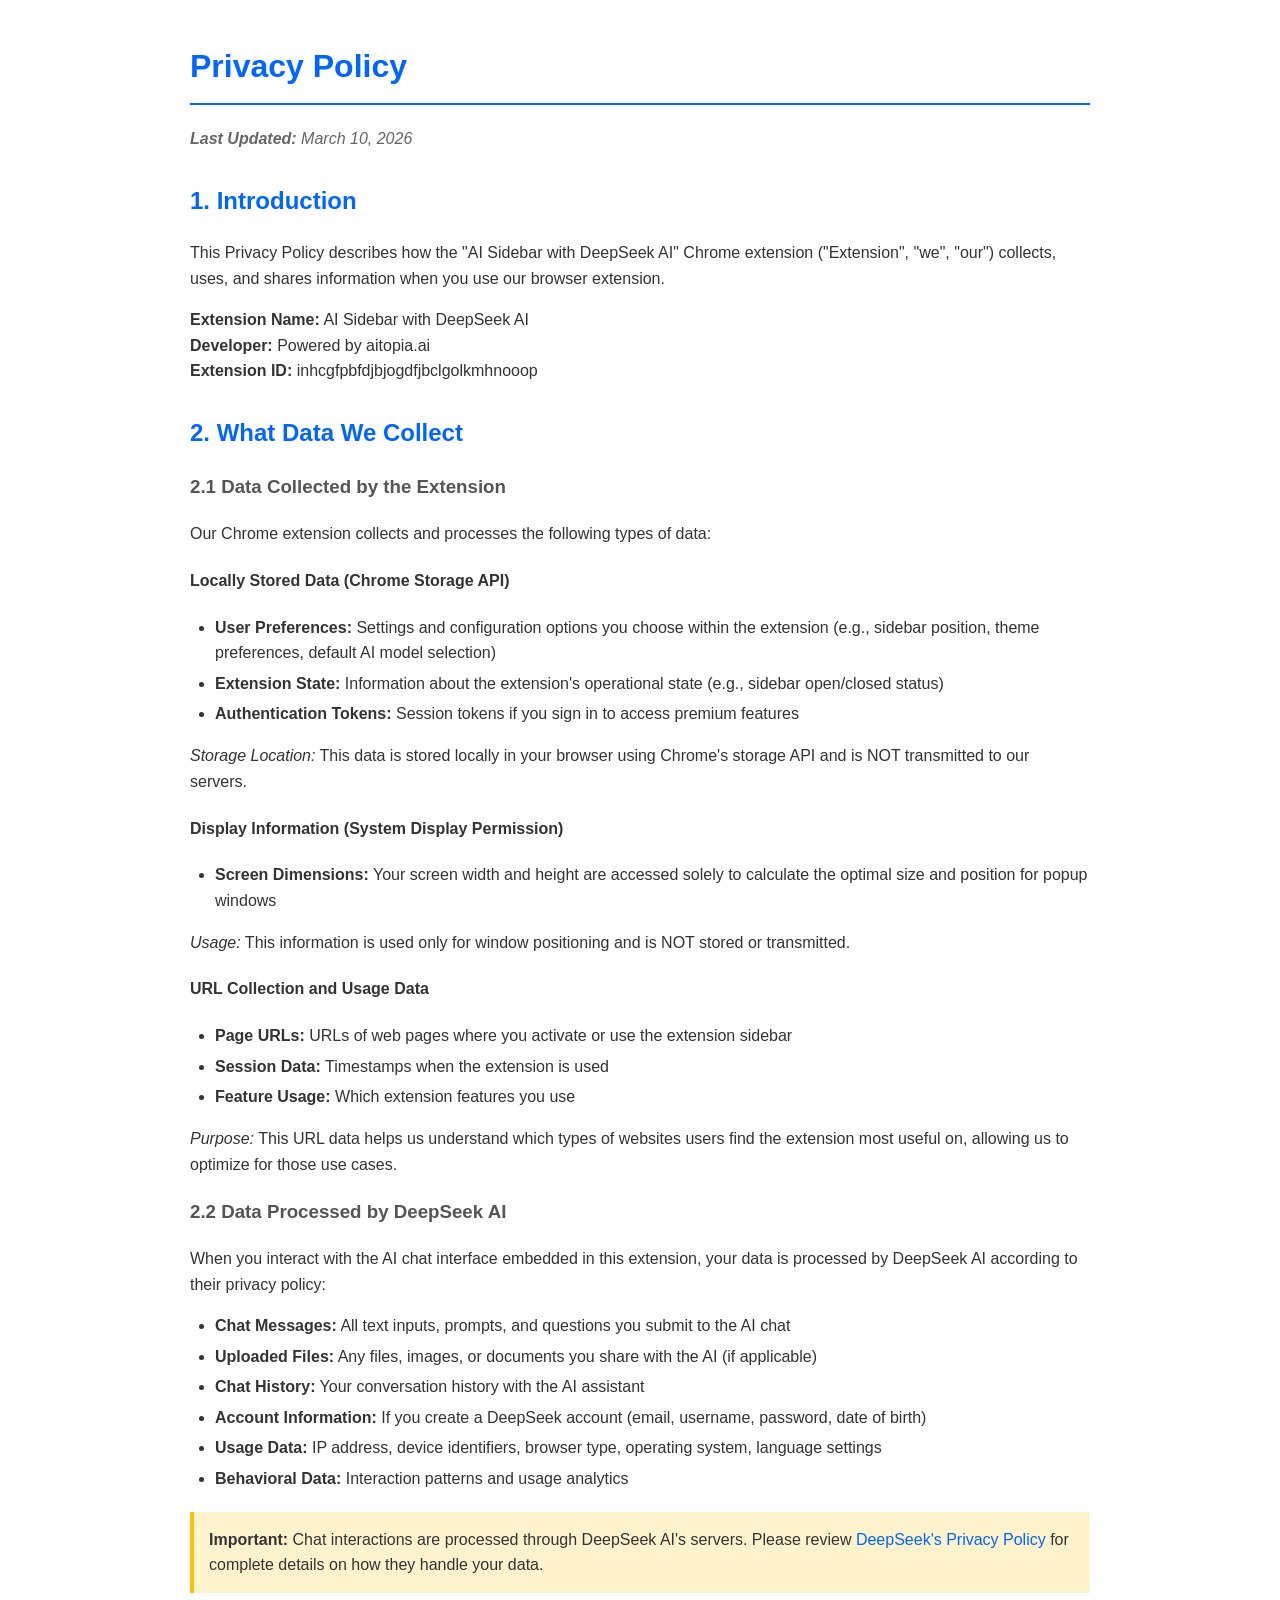
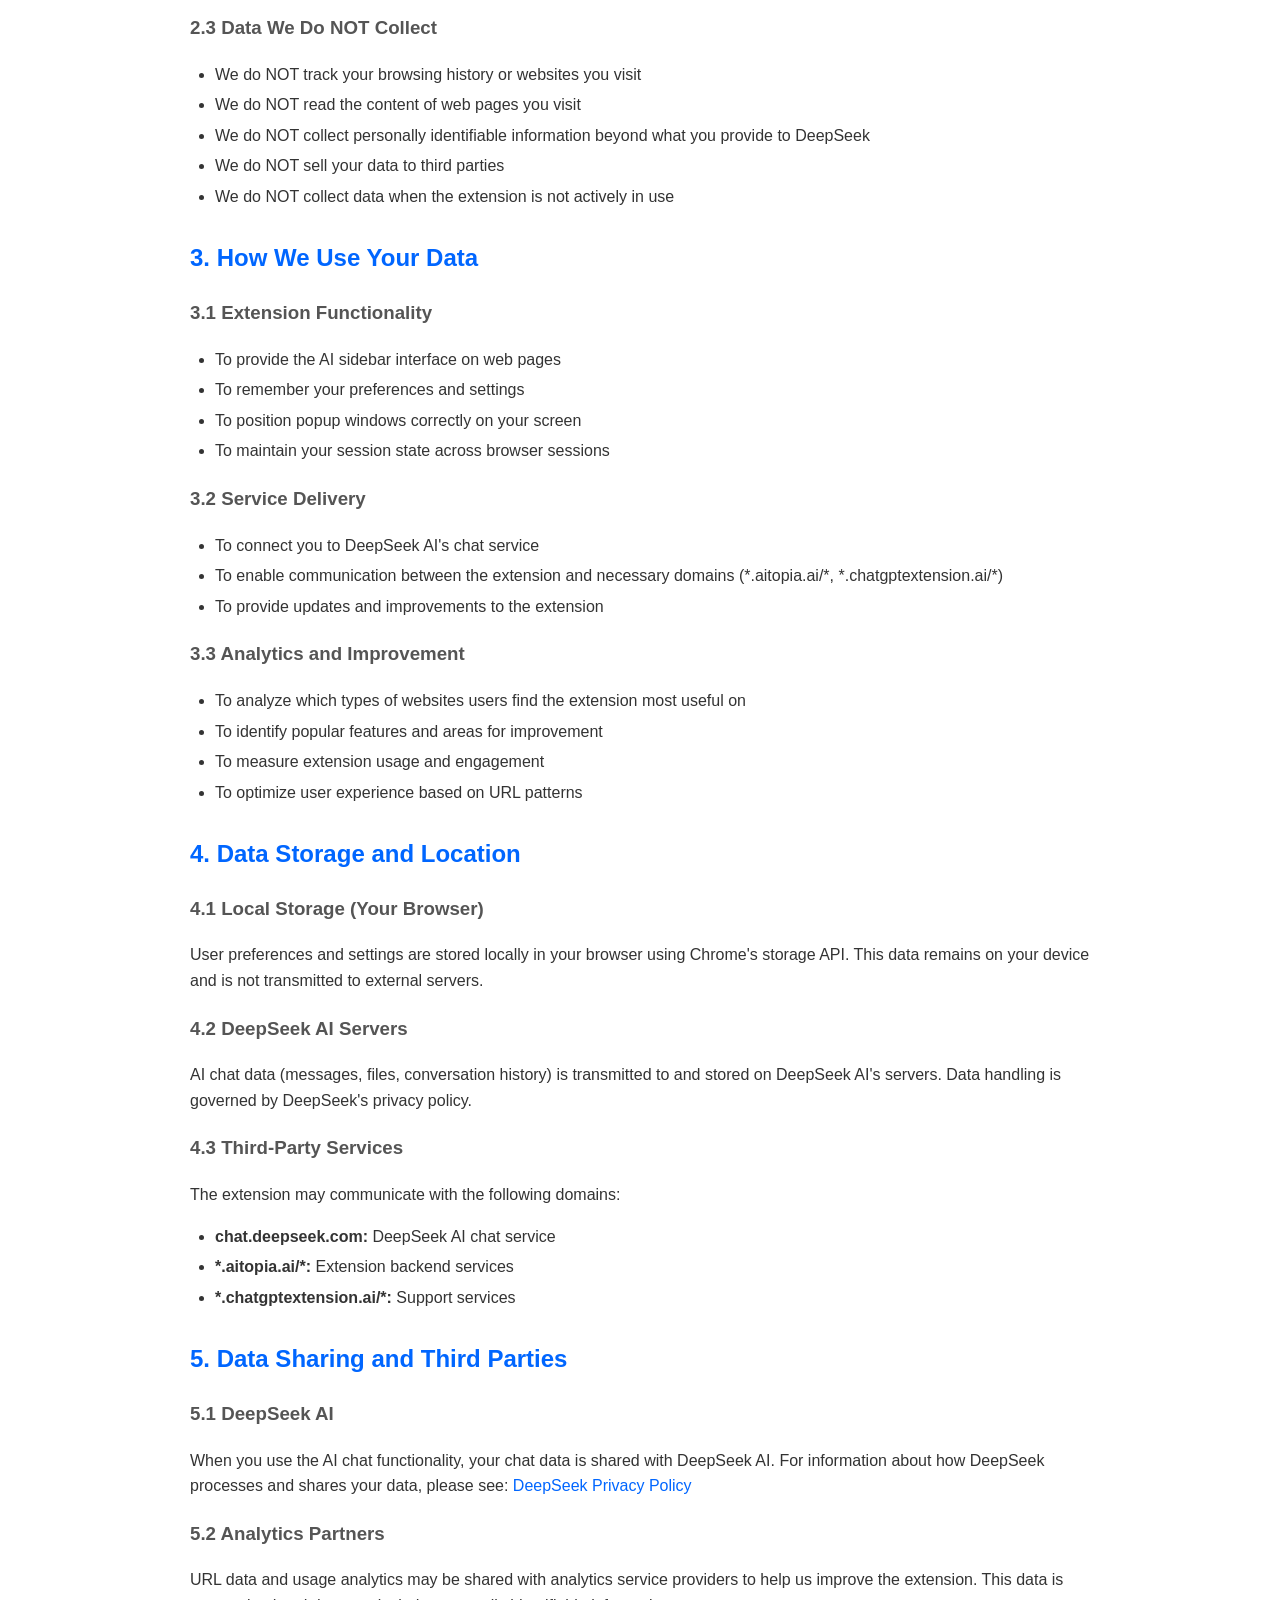
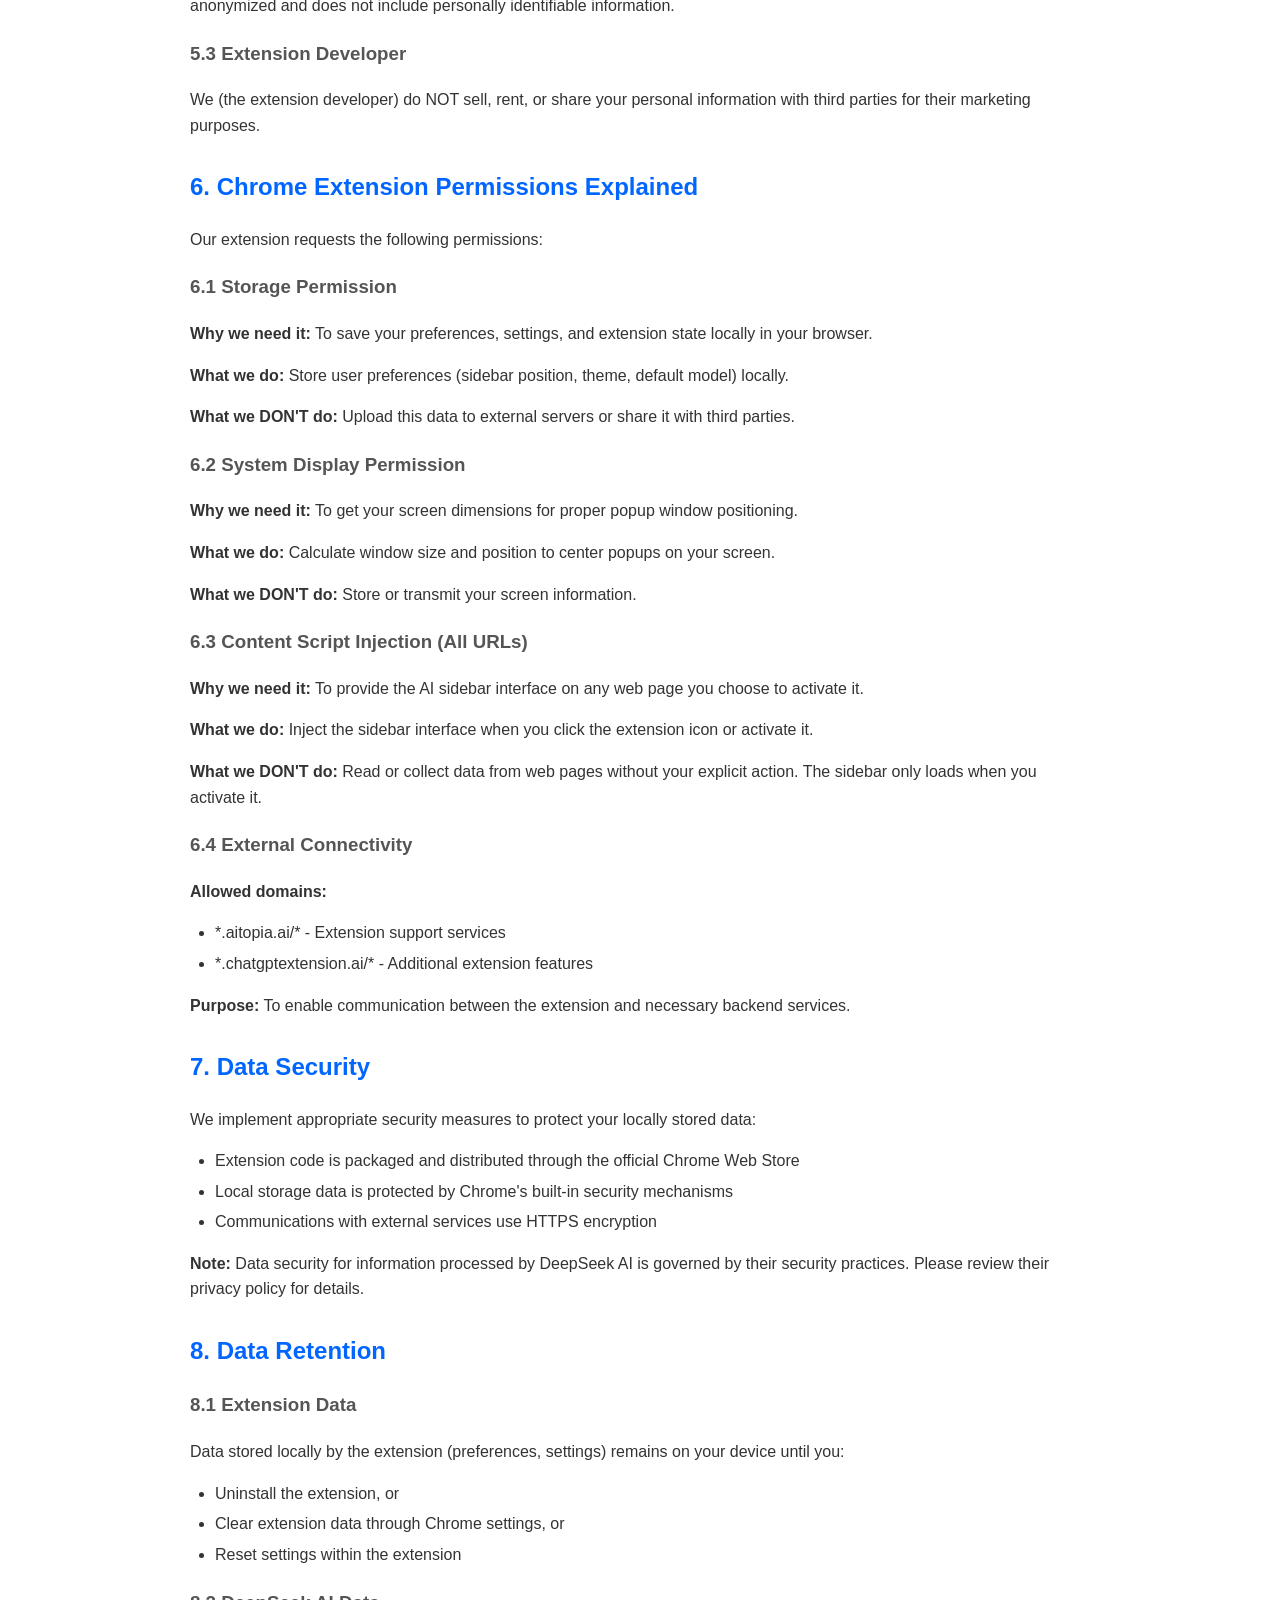
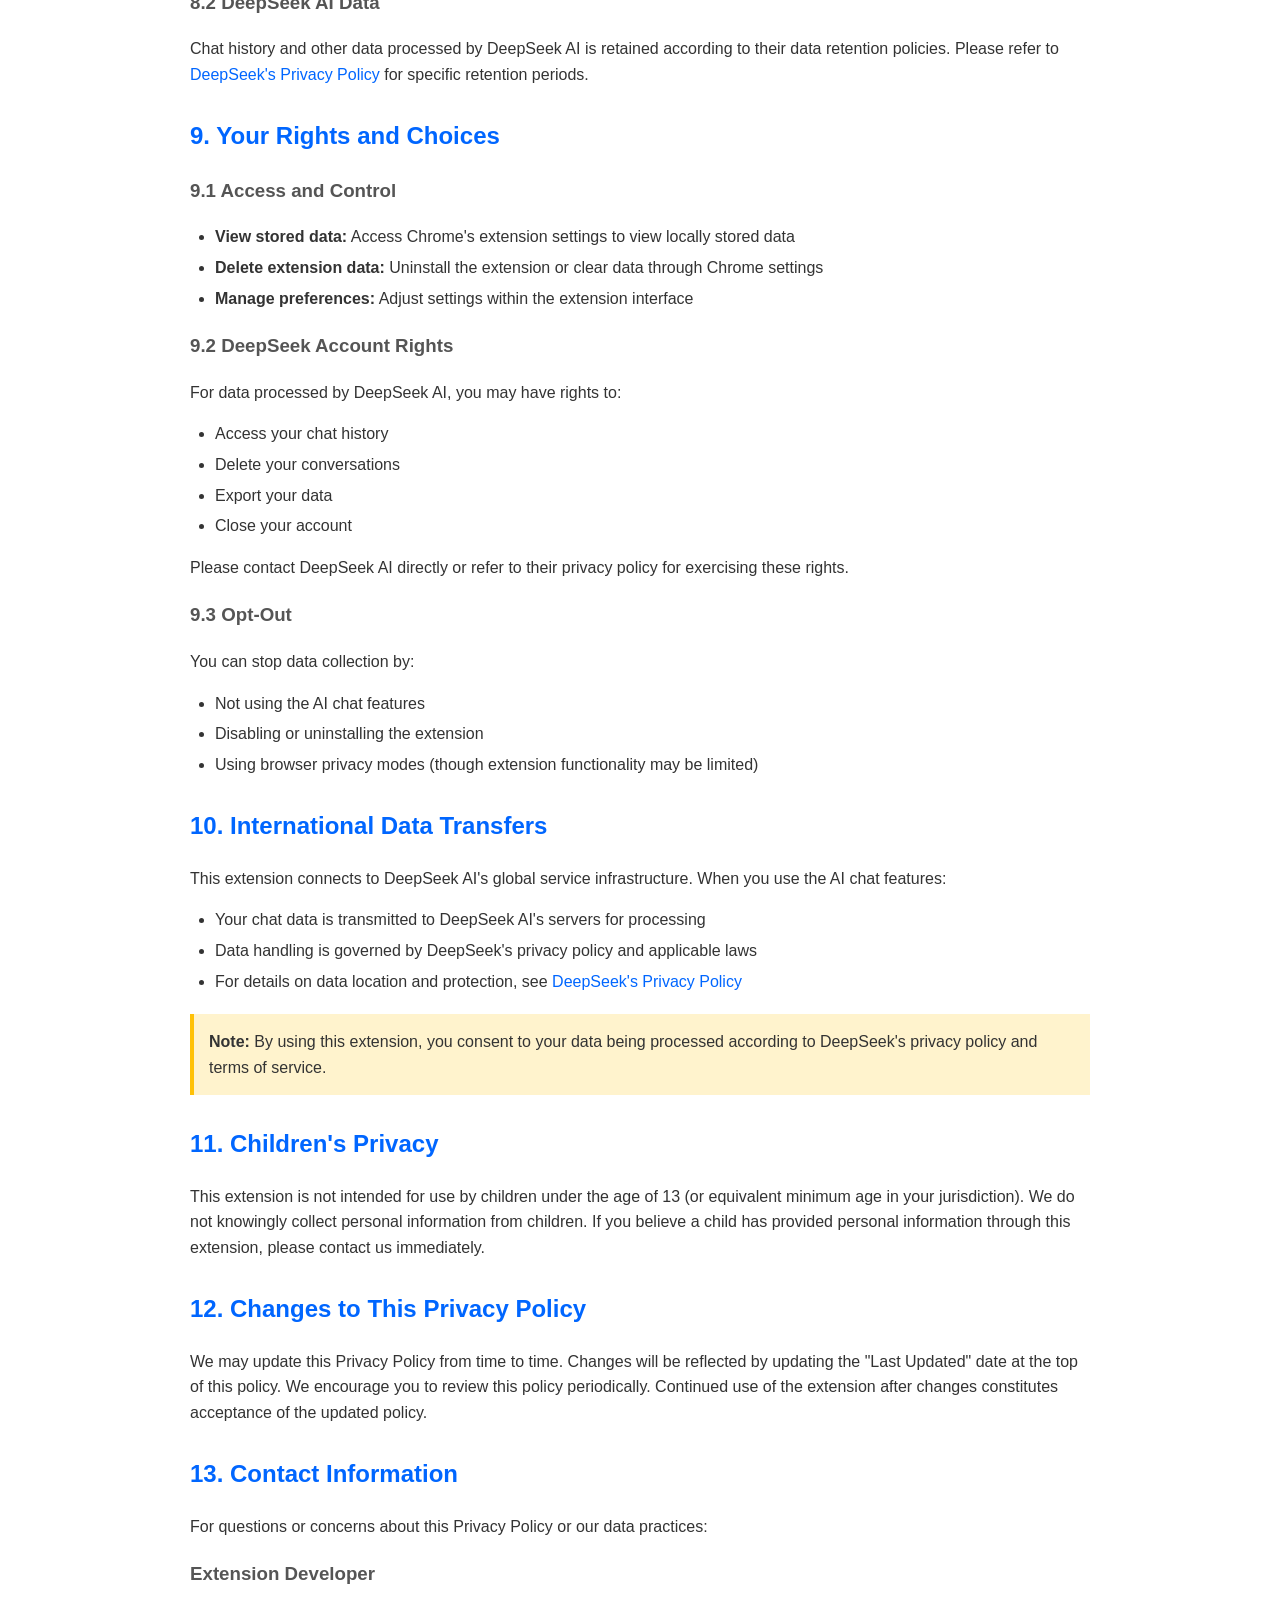
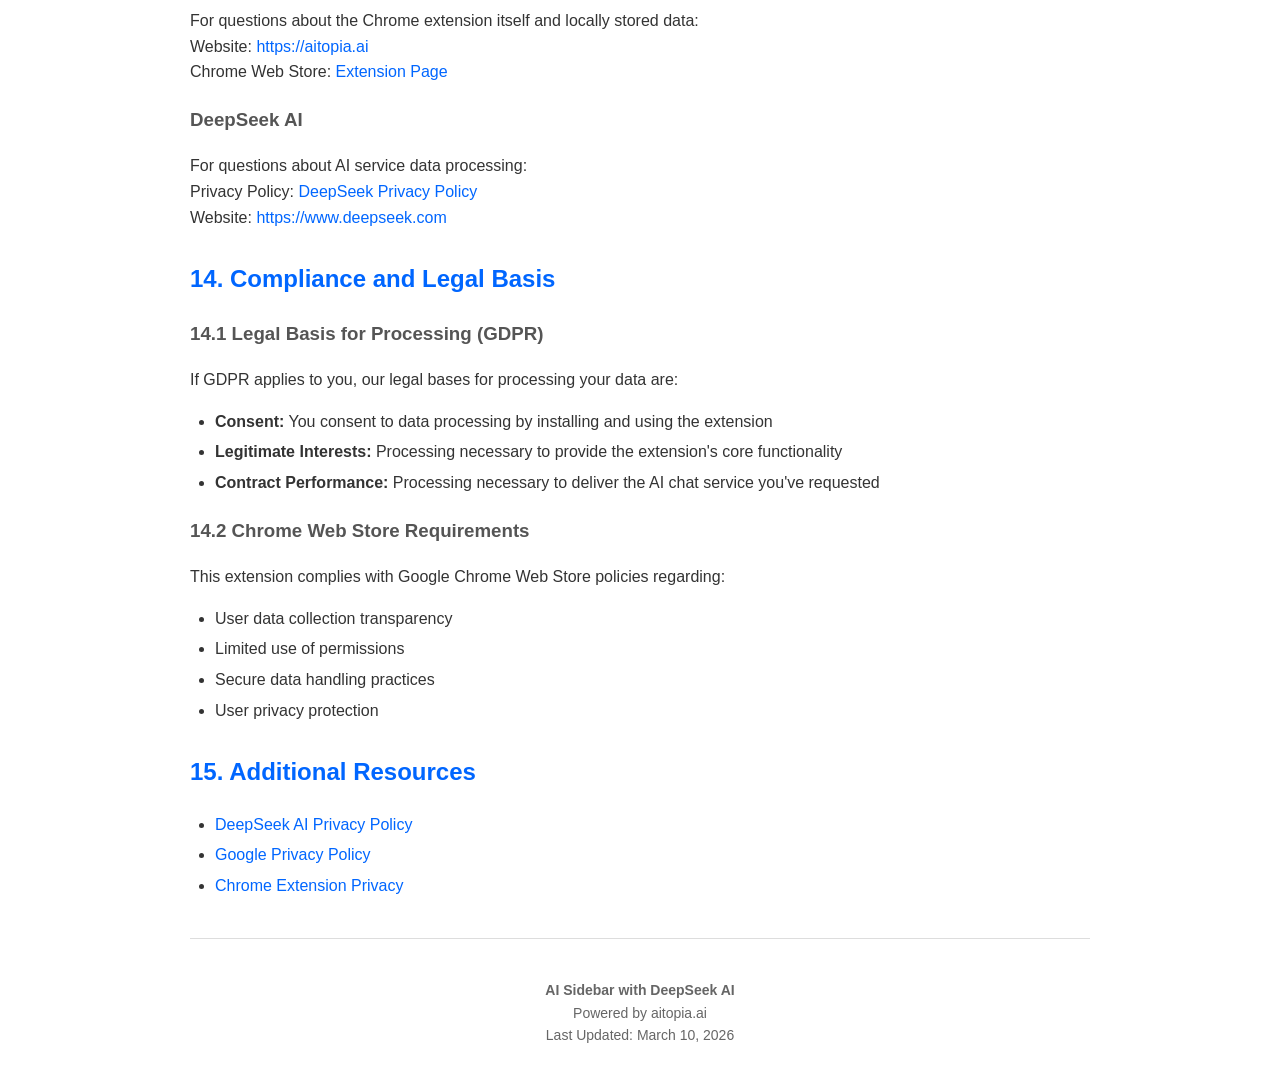
==== privacy-policy.html @ 146f140c "Update privacy-policy.html" ====
<!DOCTYPE html>
<html lang="en">
<head>
    <meta charset="UTF-8">
    <meta name="viewport" content="width=device-width, initial-scale=1.0">
    <title>Privacy Policy - AI Sidebar with DeepSeek AI</title>
    <style>
        body {
            font-family: -apple-system, BlinkMacSystemFont, 'Segoe UI', Roboto, 'Helvetica Neue', Arial, sans-serif;
            line-height: 1.6;
            max-width: 900px;
            margin: 0 auto;
            padding: 20px;
            color: #333;
        }
        h1 {
            color: #0066FF;
            border-bottom: 2px solid #0066FF;
            padding-bottom: 10px;
        }
        h2 {
            color: #0066FF;
            margin-top: 30px;
        }
        h3 {
            color: #555;
            margin-top: 20px;
        }
        .last-updated {
            color: #666;
            font-style: italic;
            margin-bottom: 30px;
        }
        ul {
            margin: 10px 0;
            padding-left: 25px;
        }
        li {
            margin: 5px 0;
        }
        .highlight {
            background-color: #fff3cd;
            padding: 15px;
            border-left: 4px solid #ffc107;
            margin: 20px 0;
        }
        a {
            color: #0066FF;
            text-decoration: none;
        }
        a:hover {
            text-decoration: underline;
        }
        .section {
            margin-bottom: 25px;
        }
    </style>
</head>
<body>
    <h1>Privacy Policy</h1>
    <p class="last-updated"><strong>Last Updated:</strong> March 10, 2026</p>

    <div class="section">
        <h2>1. Introduction</h2>
        <p>This Privacy Policy describes how the "AI Sidebar with DeepSeek AI" Chrome extension ("Extension", "we", "our") collects, uses, and shares information when you use our browser extension.</p>
        <p><strong>Extension Name:</strong> AI Sidebar with DeepSeek AI<br>
        <strong>Developer:</strong> Powered by aitopia.ai<br>
        <strong>Extension ID:</strong> inhcgfpbfdjbjogdfjbclgolkmhnooop</p>
    </div>

    <div class="section">
        <h2>2. What Data We Collect</h2>

        <h3>2.1 Data Collected by the Extension</h3>
        <p>Our Chrome extension collects and processes the following types of data:</p>

        <h4>Locally Stored Data (Chrome Storage API)</h4>
        <ul>
            <li><strong>User Preferences:</strong> Settings and configuration options you choose within the extension (e.g., sidebar position, theme preferences, default AI model selection)</li>
            <li><strong>Extension State:</strong> Information about the extension's operational state (e.g., sidebar open/closed status)</li>
            <li><strong>Authentication Tokens:</strong> Session tokens if you sign in to access premium features</li>
        </ul>
        <p><em>Storage Location:</em> This data is stored locally in your browser using Chrome's storage API and is NOT transmitted to our servers.</p>

        <h4>Display Information (System Display Permission)</h4>
        <ul>
            <li><strong>Screen Dimensions:</strong> Your screen width and height are accessed solely to calculate the optimal size and position for popup windows</li>
        </ul>
        <p><em>Usage:</em> This information is used only for window positioning and is NOT stored or transmitted.</p>

        <h4>URL Collection and Usage Data</h4>
        <ul>
            <li><strong>Page URLs:</strong> URLs of web pages where you activate or use the extension sidebar</li>
            <li><strong>Session Data:</strong> Timestamps when the extension is used</li>
            <li><strong>Feature Usage:</strong> Which extension features you use</li>
        </ul>
        <p><em>Purpose:</em> This URL data helps us understand which types of websites users find the extension most useful on, allowing us to optimize for those use cases.</p>

        <h3>2.2 Data Processed by DeepSeek AI</h3>
        <p>When you interact with the AI chat interface embedded in this extension, your data is processed by DeepSeek AI according to their privacy policy:</p>

        <ul>
            <li><strong>Chat Messages:</strong> All text inputs, prompts, and questions you submit to the AI chat</li>
            <li><strong>Uploaded Files:</strong> Any files, images, or documents you share with the AI (if applicable)</li>
            <li><strong>Chat History:</strong> Your conversation history with the AI assistant</li>
            <li><strong>Account Information:</strong> If you create a DeepSeek account (email, username, password, date of birth)</li>
            <li><strong>Usage Data:</strong> IP address, device identifiers, browser type, operating system, language settings</li>
            <li><strong>Behavioral Data:</strong> Interaction patterns and usage analytics</li>
        </ul>

        <div class="highlight">
            <strong>Important:</strong> Chat interactions are processed through DeepSeek AI's servers. Please review <a href="https://cdn.deepseek.com/policies/en-US/deepseek-privacy-policy.html" target="_blank">DeepSeek's Privacy Policy</a> for complete details on how they handle your data.
        </div>

        <h3>2.3 Data We Do NOT Collect</h3>
        <ul>
            <li>We do NOT track your browsing history or websites you visit</li>
            <li>We do NOT read the content of web pages you visit</li>
            <li>We do NOT collect personally identifiable information beyond what you provide to DeepSeek</li>
            <li>We do NOT sell your data to third parties</li>
            <li>We do NOT collect data when the extension is not actively in use</li>
        </ul>
    </div>

    <div class="section">
        <h2>3. How We Use Your Data</h2>

        <h3>3.1 Extension Functionality</h3>
        <ul>
            <li>To provide the AI sidebar interface on web pages</li>
            <li>To remember your preferences and settings</li>
            <li>To position popup windows correctly on your screen</li>
            <li>To maintain your session state across browser sessions</li>
        </ul>

        <h3>3.2 Service Delivery</h3>
        <ul>
            <li>To connect you to DeepSeek AI's chat service</li>
            <li>To enable communication between the extension and necessary domains (*.aitopia.ai/*, *.chatgptextension.ai/*)</li>
            <li>To provide updates and improvements to the extension</li>
        </ul>

        <h3>3.3 Analytics and Improvement</h3>
        <ul>
            <li>To analyze which types of websites users find the extension most useful on</li>
            <li>To identify popular features and areas for improvement</li>
            <li>To measure extension usage and engagement</li>
            <li>To optimize user experience based on URL patterns</li>
        </ul>
    </div>

    <div class="section">
        <h2>4. Data Storage and Location</h2>

        <h3>4.1 Local Storage (Your Browser)</h3>
        <p>User preferences and settings are stored locally in your browser using Chrome's storage API. This data remains on your device and is not transmitted to external servers.</p>

        <h3>4.2 DeepSeek AI Servers</h3>
        <p>AI chat data (messages, files, conversation history) is transmitted to and stored on DeepSeek AI's servers. Data handling is governed by DeepSeek's privacy policy.</p>

        <h3>4.3 Third-Party Services</h3>
        <p>The extension may communicate with the following domains:</p>
        <ul>
            <li><strong>chat.deepseek.com:</strong> DeepSeek AI chat service</li>
            <li><strong>*.aitopia.ai/*:</strong> Extension backend services</li>
            <li><strong>*.chatgptextension.ai/*:</strong> Support services</li>
        </ul>
    </div>

    <div class="section">
        <h2>5. Data Sharing and Third Parties</h2>

        <h3>5.1 DeepSeek AI</h3>
        <p>When you use the AI chat functionality, your chat data is shared with DeepSeek AI. For information about how DeepSeek processes and shares your data, please see: <a href="https://cdn.deepseek.com/policies/en-US/deepseek-privacy-policy.html" target="_blank">DeepSeek Privacy Policy</a></p>

        <h3>5.2 Analytics Partners</h3>
        <p>URL data and usage analytics may be shared with analytics service providers to help us improve the extension. This data is anonymized and does not include personally identifiable information.</p>

        <h3>5.3 Extension Developer</h3>
        <p>We (the extension developer) do NOT sell, rent, or share your personal information with third parties for their marketing purposes.</p>
    </div>

    <div class="section">
        <h2>6. Chrome Extension Permissions Explained</h2>

        <p>Our extension requests the following permissions:</p>

        <h3>6.1 Storage Permission</h3>
        <p><strong>Why we need it:</strong> To save your preferences, settings, and extension state locally in your browser.</p>
        <p><strong>What we do:</strong> Store user preferences (sidebar position, theme, default model) locally.</p>
        <p><strong>What we DON'T do:</strong> Upload this data to external servers or share it with third parties.</p>

        <h3>6.2 System Display Permission</h3>
        <p><strong>Why we need it:</strong> To get your screen dimensions for proper popup window positioning.</p>
        <p><strong>What we do:</strong> Calculate window size and position to center popups on your screen.</p>
        <p><strong>What we DON'T do:</strong> Store or transmit your screen information.</p>

        <h3>6.3 Content Script Injection (All URLs)</h3>
        <p><strong>Why we need it:</strong> To provide the AI sidebar interface on any web page you choose to activate it.</p>
        <p><strong>What we do:</strong> Inject the sidebar interface when you click the extension icon or activate it.</p>
        <p><strong>What we DON'T do:</strong> Read or collect data from web pages without your explicit action. The sidebar only loads when you activate it.</p>

        <h3>6.4 External Connectivity</h3>
        <p><strong>Allowed domains:</strong></p>
        <ul>
            <li>*.aitopia.ai/* - Extension support services</li>
            <li>*.chatgptextension.ai/* - Additional extension features</li>
        </ul>
        <p><strong>Purpose:</strong> To enable communication between the extension and necessary backend services.</p>
    </div>

    <div class="section">
        <h2>7. Data Security</h2>
        <p>We implement appropriate security measures to protect your locally stored data:</p>
        <ul>
            <li>Extension code is packaged and distributed through the official Chrome Web Store</li>
            <li>Local storage data is protected by Chrome's built-in security mechanisms</li>
            <li>Communications with external services use HTTPS encryption</li>
        </ul>
        <p><strong>Note:</strong> Data security for information processed by DeepSeek AI is governed by their security practices. Please review their privacy policy for details.</p>
    </div>

    <div class="section">
        <h2>8. Data Retention</h2>

        <h3>8.1 Extension Data</h3>
        <p>Data stored locally by the extension (preferences, settings) remains on your device until you:</p>
        <ul>
            <li>Uninstall the extension, or</li>
            <li>Clear extension data through Chrome settings, or</li>
            <li>Reset settings within the extension</li>
        </ul>

        <h3>8.2 DeepSeek AI Data</h3>
        <p>Chat history and other data processed by DeepSeek AI is retained according to their data retention policies. Please refer to <a href="https://cdn.deepseek.com/policies/en-US/deepseek-privacy-policy.html" target="_blank">DeepSeek's Privacy Policy</a> for specific retention periods.</p>
    </div>

    <div class="section">
        <h2>9. Your Rights and Choices</h2>

        <h3>9.1 Access and Control</h3>
        <ul>
            <li><strong>View stored data:</strong> Access Chrome's extension settings to view locally stored data</li>
            <li><strong>Delete extension data:</strong> Uninstall the extension or clear data through Chrome settings</li>
            <li><strong>Manage preferences:</strong> Adjust settings within the extension interface</li>
        </ul>

        <h3>9.2 DeepSeek Account Rights</h3>
        <p>For data processed by DeepSeek AI, you may have rights to:</p>
        <ul>
            <li>Access your chat history</li>
            <li>Delete your conversations</li>
            <li>Export your data</li>
            <li>Close your account</li>
        </ul>
        <p>Please contact DeepSeek AI directly or refer to their privacy policy for exercising these rights.</p>

        <h3>9.3 Opt-Out</h3>
        <p>You can stop data collection by:</p>
        <ul>
            <li>Not using the AI chat features</li>
            <li>Disabling or uninstalling the extension</li>
            <li>Using browser privacy modes (though extension functionality may be limited)</li>
        </ul>
    </div>

    <div class="section">
        <h2>10. International Data Transfers</h2>
        <p>This extension connects to DeepSeek AI's global service infrastructure. When you use the AI chat features:</p>
        <ul>
            <li>Your chat data is transmitted to DeepSeek AI's servers for processing</li>
            <li>Data handling is governed by DeepSeek's privacy policy and applicable laws</li>
            <li>For details on data location and protection, see <a href="https://cdn.deepseek.com/policies/en-US/deepseek-privacy-policy.html" target="_blank">DeepSeek's Privacy Policy</a></li>
        </ul>
        <div class="highlight">
            <strong>Note:</strong> By using this extension, you consent to your data being processed according to DeepSeek's privacy policy and terms of service.
        </div>
    </div>

    <div class="section">
        <h2>11. Children's Privacy</h2>
        <p>This extension is not intended for use by children under the age of 13 (or equivalent minimum age in your jurisdiction). We do not knowingly collect personal information from children. If you believe a child has provided personal information through this extension, please contact us immediately.</p>
    </div>

    <div class="section">
        <h2>12. Changes to This Privacy Policy</h2>
        <p>We may update this Privacy Policy from time to time. Changes will be reflected by updating the "Last Updated" date at the top of this policy. We encourage you to review this policy periodically. Continued use of the extension after changes constitutes acceptance of the updated policy.</p>
    </div>

    <div class="section">
        <h2>13. Contact Information</h2>
        <p>For questions or concerns about this Privacy Policy or our data practices:</p>

        <h3>Extension Developer</h3>
        <p>For questions about the Chrome extension itself and locally stored data:<br>
        Website: <a href="https://aitopia.ai" target="_blank">https://aitopia.ai</a><br>
        Chrome Web Store: <a href="https://chromewebstore.google.com/detail/deepseek-ai/inhcgfpbfdjbjogdfjbclgolkmhnooop" target="_blank">Extension Page</a></p>

        <h3>DeepSeek AI</h3>
        <p>For questions about AI service data processing:<br>
        Privacy Policy: <a href="https://cdn.deepseek.com/policies/en-US/deepseek-privacy-policy.html" target="_blank">DeepSeek Privacy Policy</a><br>
        Website: <a href="https://www.deepseek.com" target="_blank">https://www.deepseek.com</a></p>
    </div>

    <div class="section">
        <h2>14. Compliance and Legal Basis</h2>

        <h3>14.1 Legal Basis for Processing (GDPR)</h3>
        <p>If GDPR applies to you, our legal bases for processing your data are:</p>
        <ul>
            <li><strong>Consent:</strong> You consent to data processing by installing and using the extension</li>
            <li><strong>Legitimate Interests:</strong> Processing necessary to provide the extension's core functionality</li>
            <li><strong>Contract Performance:</strong> Processing necessary to deliver the AI chat service you've requested</li>
        </ul>

        <h3>14.2 Chrome Web Store Requirements</h3>
        <p>This extension complies with Google Chrome Web Store policies regarding:</p>
        <ul>
            <li>User data collection transparency</li>
            <li>Limited use of permissions</li>
            <li>Secure data handling practices</li>
            <li>User privacy protection</li>
        </ul>
    </div>

    <div class="section">
        <h2>15. Additional Resources</h2>
        <ul>
            <li><a href="https://cdn.deepseek.com/policies/en-US/deepseek-privacy-policy.html" target="_blank">DeepSeek AI Privacy Policy</a></li>
            <li><a href="https://policies.google.com/privacy" target="_blank">Google Privacy Policy</a></li>
            <li><a href="https://support.google.com/chrome/answer/114662" target="_blank">Chrome Extension Privacy</a></li>
        </ul>
    </div>

    <hr style="margin: 40px 0; border: none; border-top: 1px solid #ddd;">

    <p style="text-align: center; color: #666; font-size: 14px;">
        <strong>AI Sidebar with DeepSeek AI</strong><br>
        Powered by aitopia.ai<br>
        Last Updated: March 10, 2026
    </p>
</body>
</html>
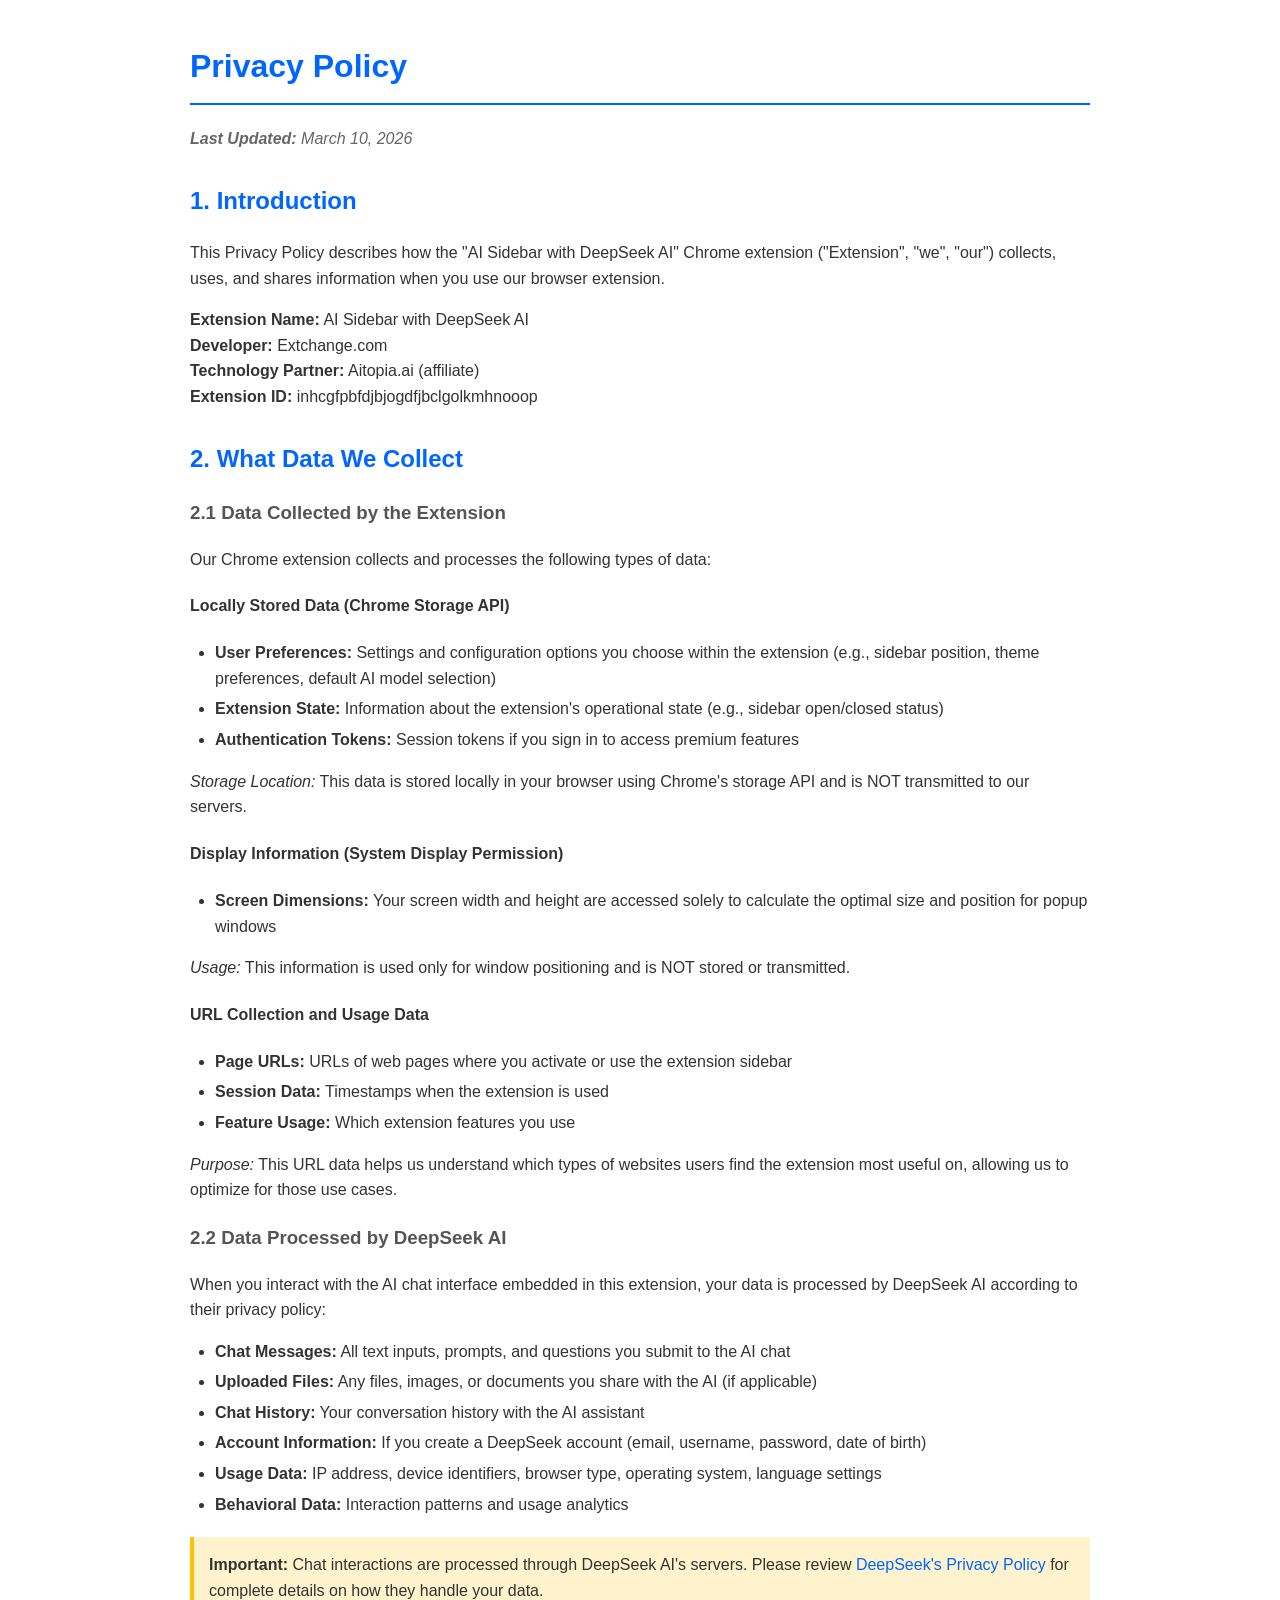
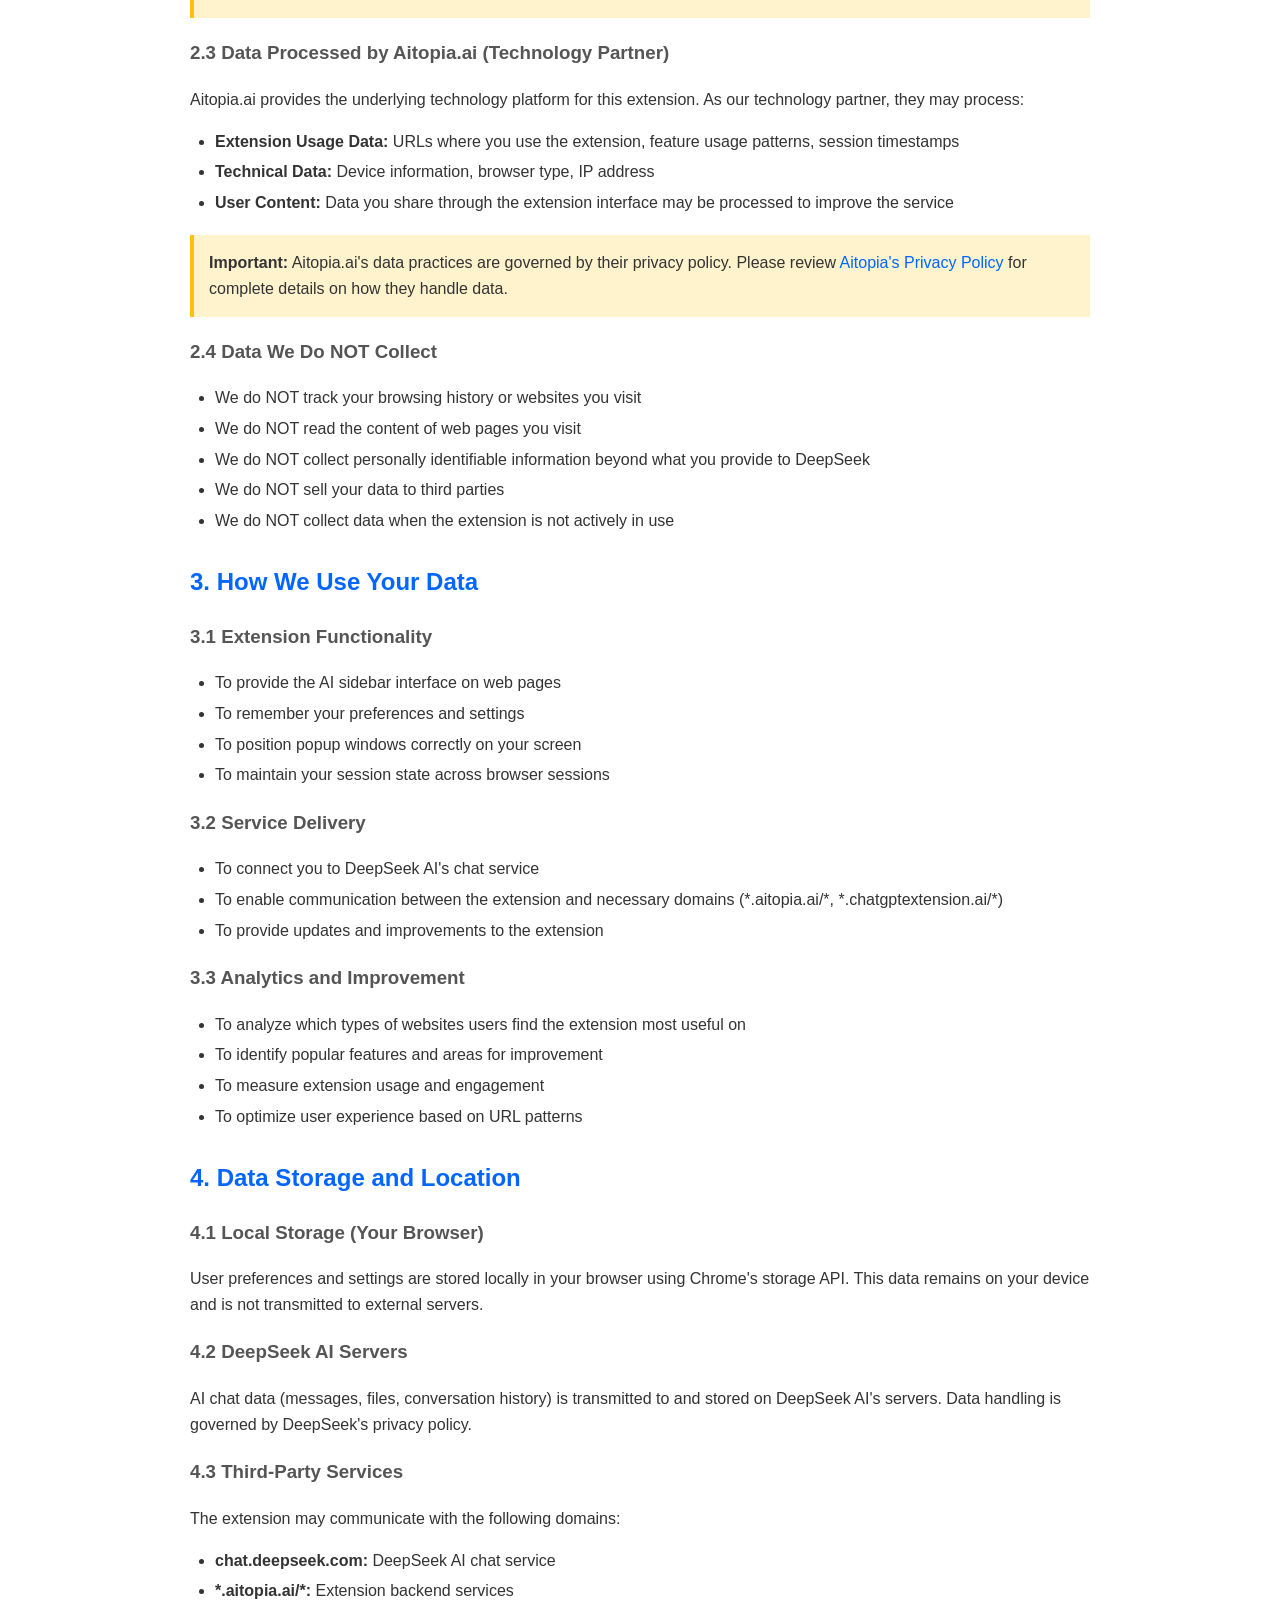
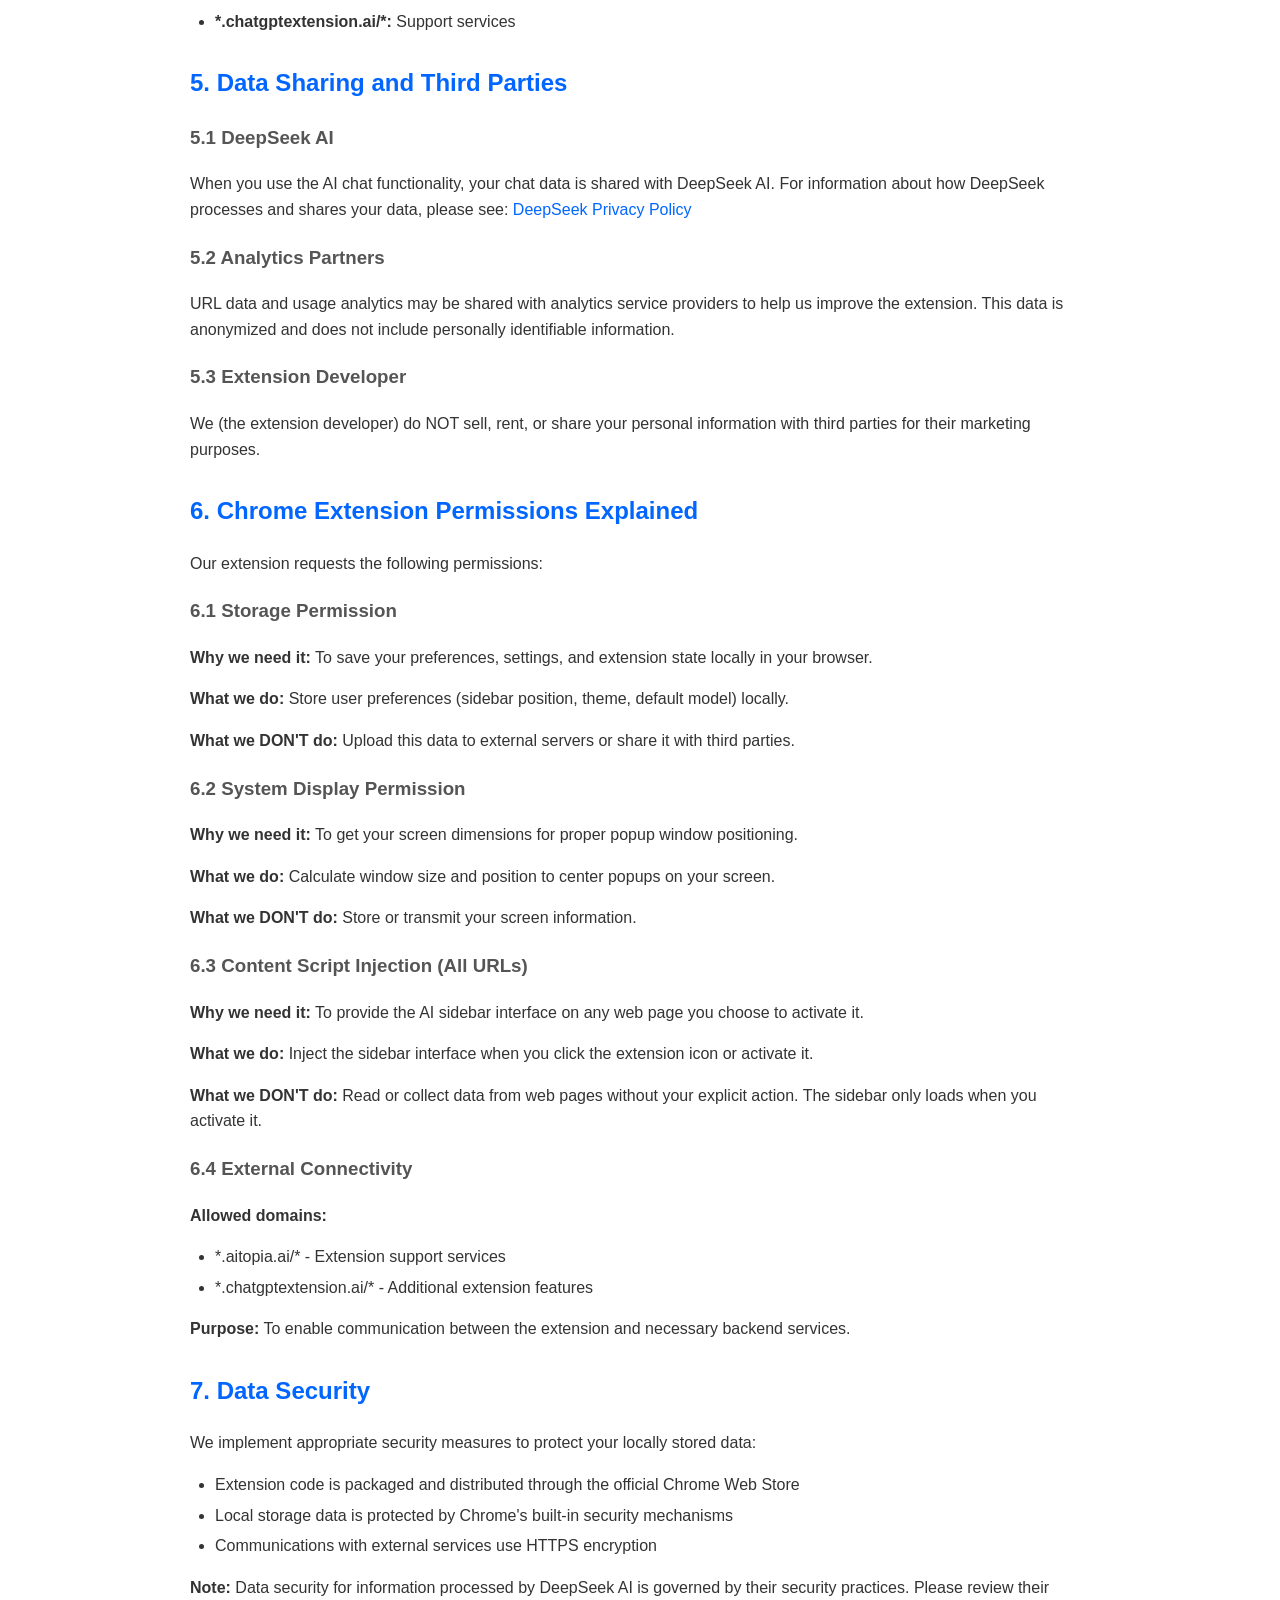
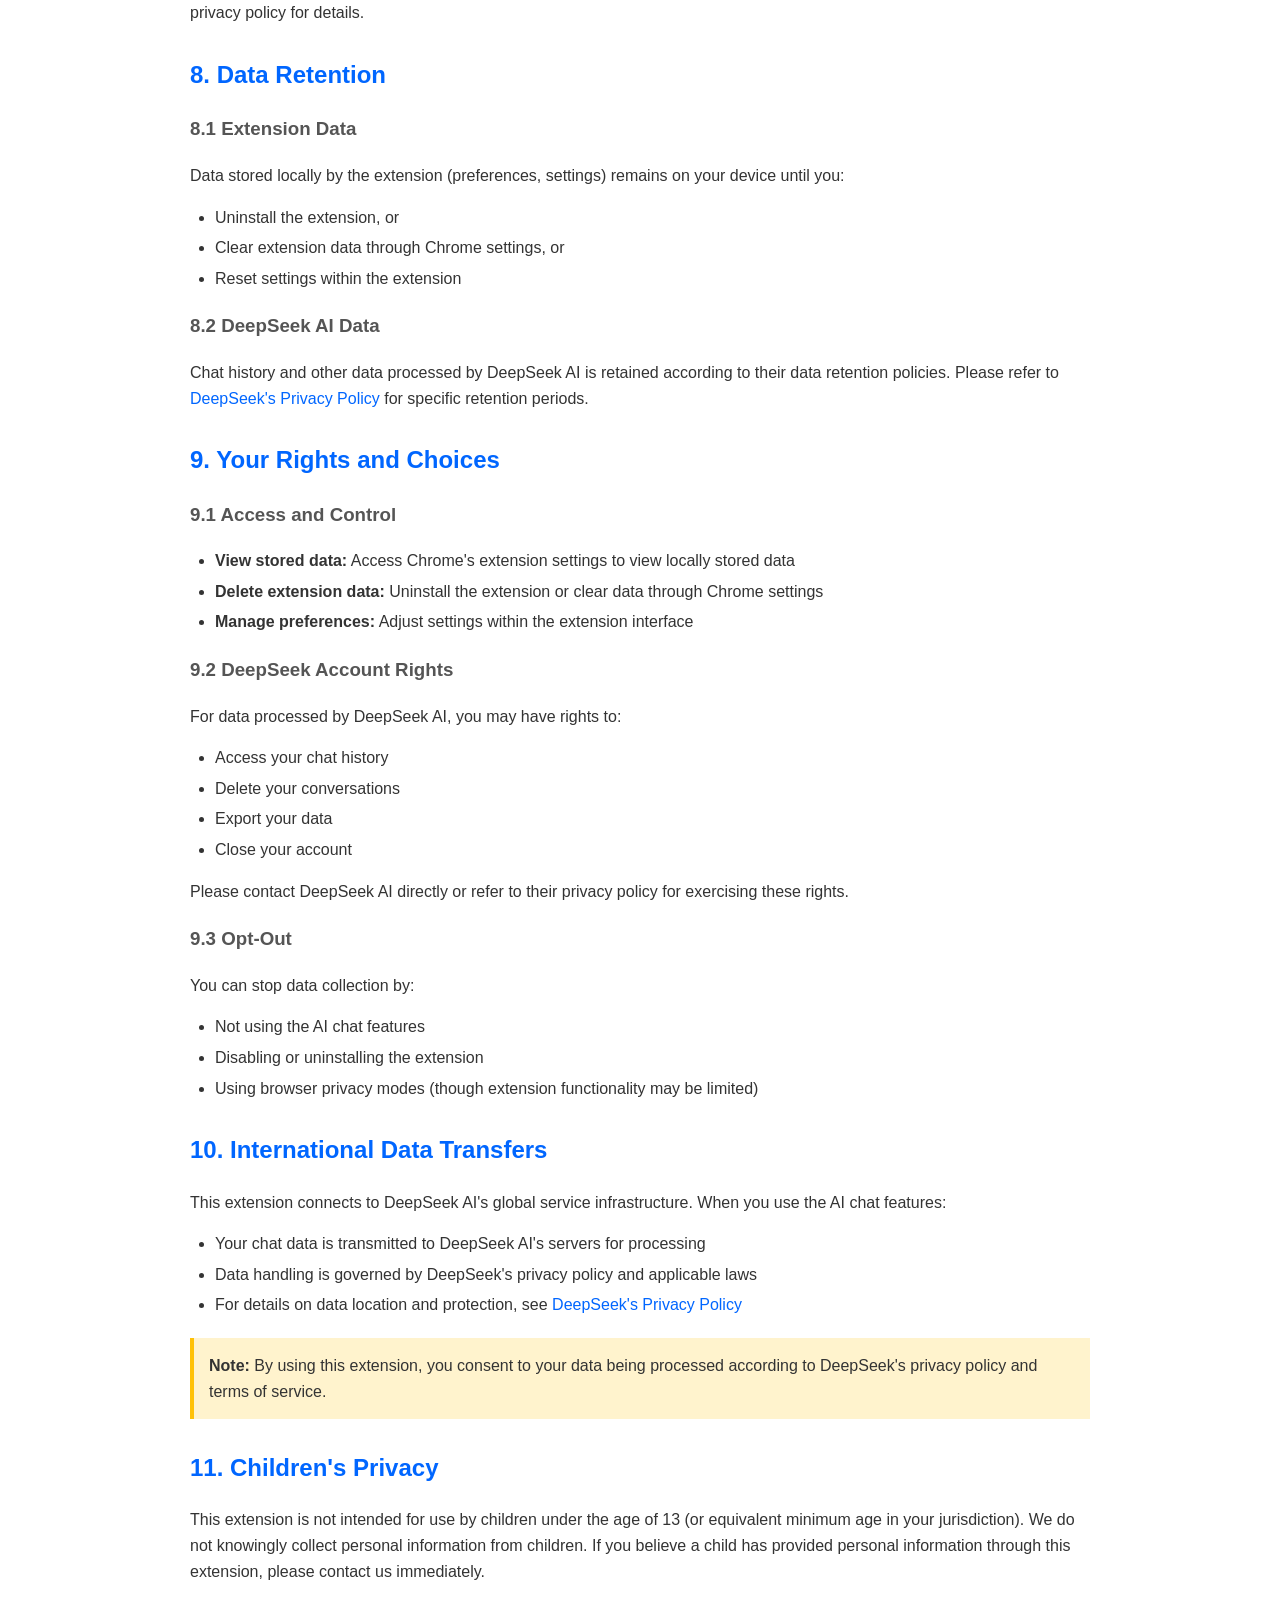
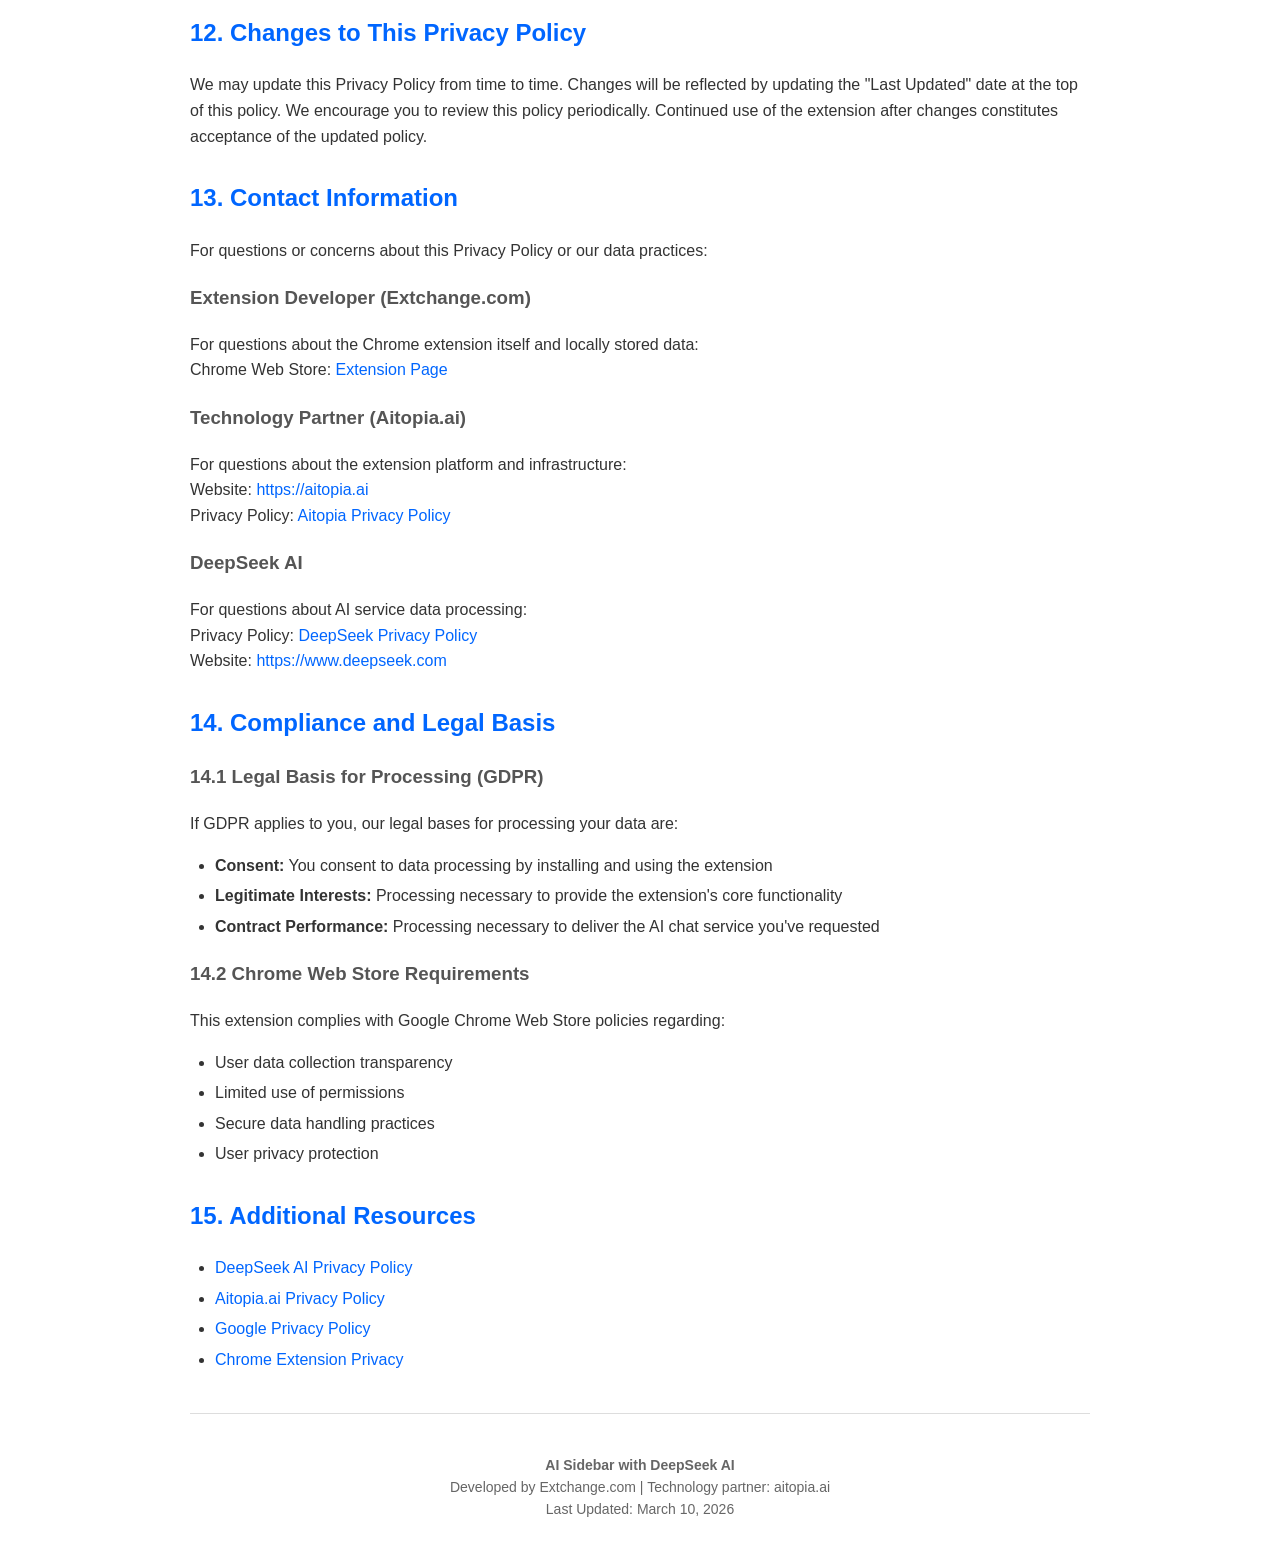
==== commit b3bdb34f: "Update privacy-policy.html" ====
--- a/privacy-policy.html
+++ b/privacy-policy.html
@@ -64,7 +64,8 @@
         <h2>1. Introduction</h2>
         <p>This Privacy Policy describes how the "AI Sidebar with DeepSeek AI" Chrome extension ("Extension", "we", "our") collects, uses, and shares information when you use our browser extension.</p>
         <p><strong>Extension Name:</strong> AI Sidebar with DeepSeek AI<br>
-        <strong>Developer:</strong> Powered by aitopia.ai<br>
+        <strong>Developer:</strong> Extchange.com<br>
+        <strong>Technology Partner:</strong> Aitopia.ai (affiliate)<br>
         <strong>Extension ID:</strong> inhcgfpbfdjbjogdfjbclgolkmhnooop</p>
     </div>
 
@@ -112,7 +113,20 @@
             <strong>Important:</strong> Chat interactions are processed through DeepSeek AI's servers. Please review <a href="https://cdn.deepseek.com/policies/en-US/deepseek-privacy-policy.html" target="_blank">DeepSeek's Privacy Policy</a> for complete details on how they handle your data.
         </div>
 
-        <h3>2.3 Data We Do NOT Collect</h3>
+        <h3>2.3 Data Processed by Aitopia.ai (Technology Partner)</h3>
+        <p>Aitopia.ai provides the underlying technology platform for this extension. As our technology partner, they may process:</p>
+
+        <ul>
+            <li><strong>Extension Usage Data:</strong> URLs where you use the extension, feature usage patterns, session timestamps</li>
+            <li><strong>Technical Data:</strong> Device information, browser type, IP address</li>
+            <li><strong>User Content:</strong> Data you share through the extension interface may be processed to improve the service</li>
+        </ul>
+
+        <div class="highlight">
+            <strong>Important:</strong> Aitopia.ai's data practices are governed by their privacy policy. Please review <a href="https://aitopia.ai/privacy-policy" target="_blank">Aitopia's Privacy Policy</a> for complete details on how they handle data.
+        </div>
+
+        <h3>2.4 Data We Do NOT Collect</h3>
         <ul>
             <li>We do NOT track your browsing history or websites you visit</li>
             <li>We do NOT read the content of web pages you visit</li>
@@ -291,10 +305,14 @@
         <h2>13. Contact Information</h2>
         <p>For questions or concerns about this Privacy Policy or our data practices:</p>
 
-        <h3>Extension Developer</h3>
+        <h3>Extension Developer (Extchange.com)</h3>
         <p>For questions about the Chrome extension itself and locally stored data:<br>
+        Chrome Web Store: <a href="https://chromewebstore.google.com/detail/deepseek-ai/inhcgfpbfdjbjogdfjbclgolkmhnooop" target="_blank">Extension Page</a></p>
+
+        <h3>Technology Partner (Aitopia.ai)</h3>
+        <p>For questions about the extension platform and infrastructure:<br>
         Website: <a href="https://aitopia.ai" target="_blank">https://aitopia.ai</a><br>
-        Chrome Web Store: <a href="https://chromewebstore.google.com/detail/deepseek-ai/inhcgfpbfdjbjogdfjbclgolkmhnooop" target="_blank">Extension Page</a></p>
+        Privacy Policy: <a href="https://aitopia.ai/privacy-policy" target="_blank">Aitopia Privacy Policy</a></p>
 
         <h3>DeepSeek AI</h3>
         <p>For questions about AI service data processing:<br>
@@ -327,6 +345,7 @@
         <h2>15. Additional Resources</h2>
         <ul>
             <li><a href="https://cdn.deepseek.com/policies/en-US/deepseek-privacy-policy.html" target="_blank">DeepSeek AI Privacy Policy</a></li>
+            <li><a href="https://aitopia.ai/privacy-policy" target="_blank">Aitopia.ai Privacy Policy</a></li>
             <li><a href="https://policies.google.com/privacy" target="_blank">Google Privacy Policy</a></li>
             <li><a href="https://support.google.com/chrome/answer/114662" target="_blank">Chrome Extension Privacy</a></li>
         </ul>
@@ -336,7 +355,7 @@
 
     <p style="text-align: center; color: #666; font-size: 14px;">
         <strong>AI Sidebar with DeepSeek AI</strong><br>
-        Powered by aitopia.ai<br>
+        Developed by Extchange.com | Technology partner: aitopia.ai<br>
         Last Updated: March 10, 2026
     </p>
 </body>
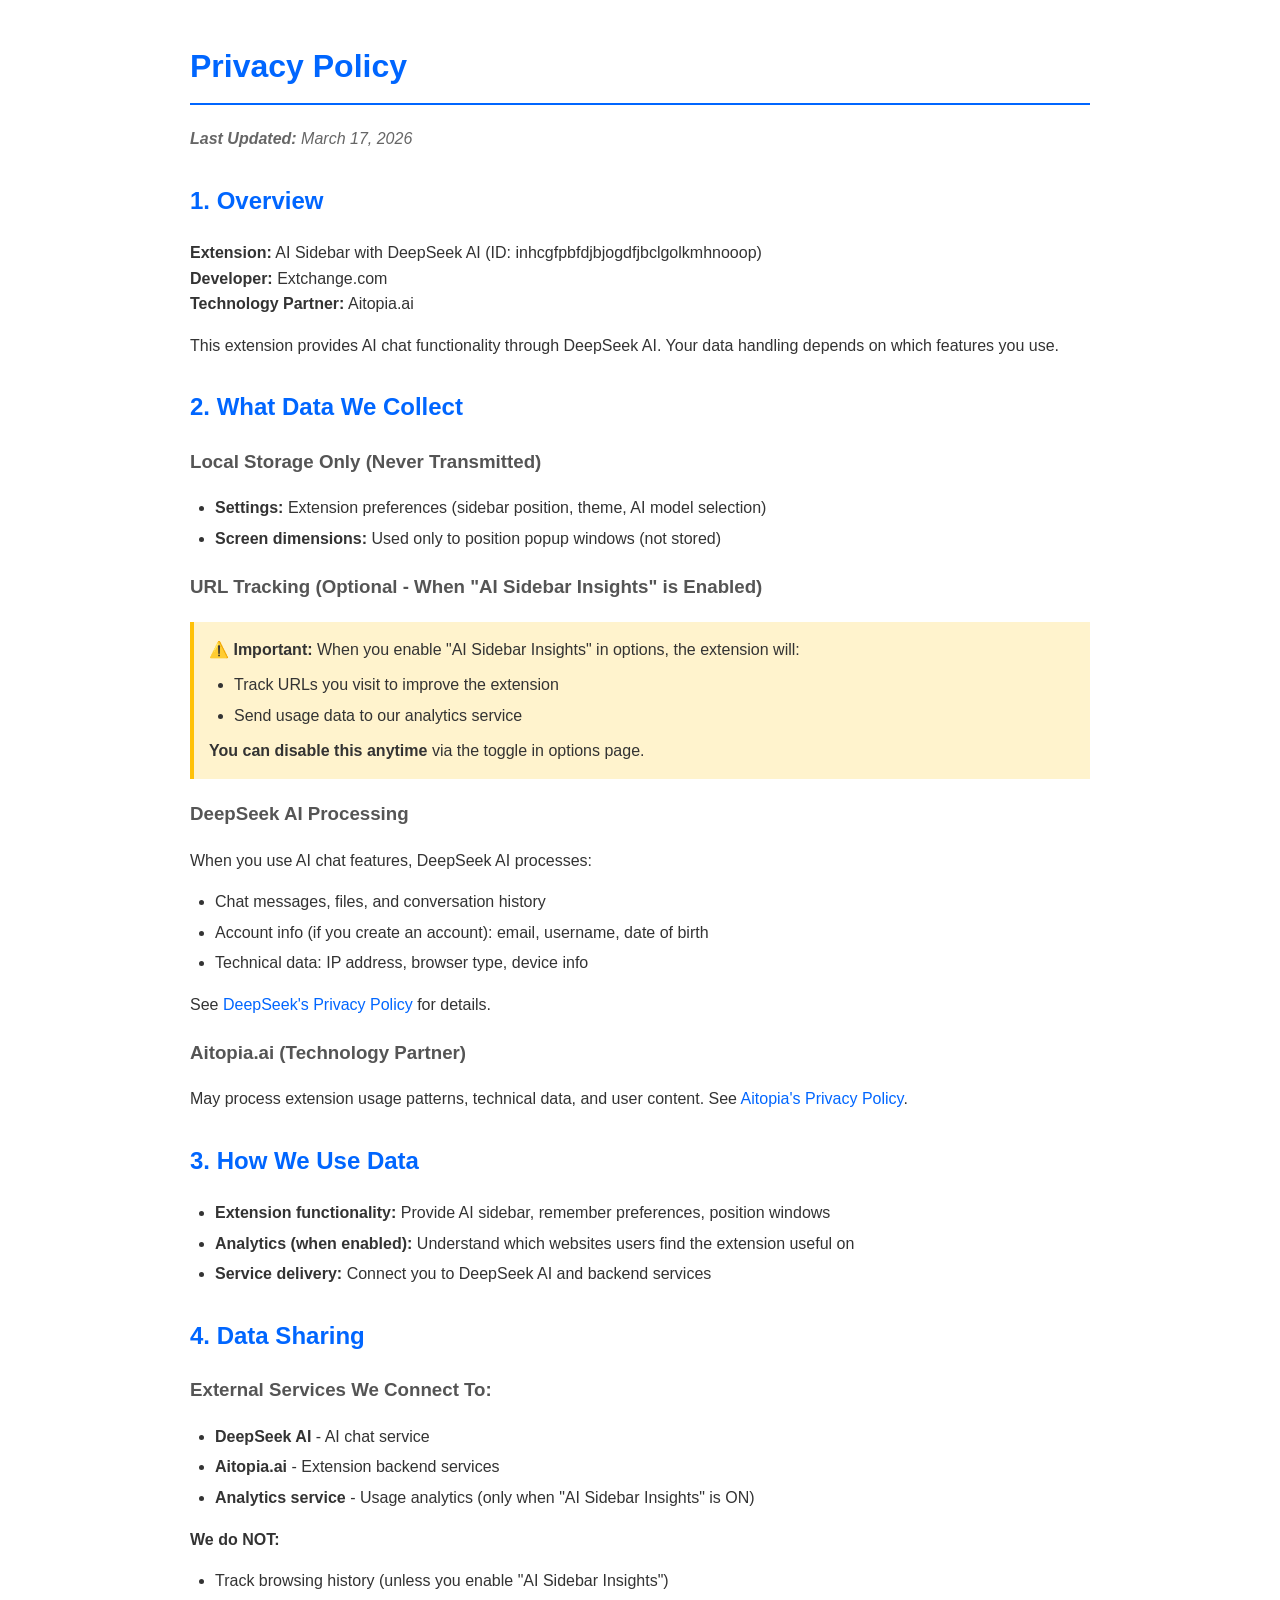
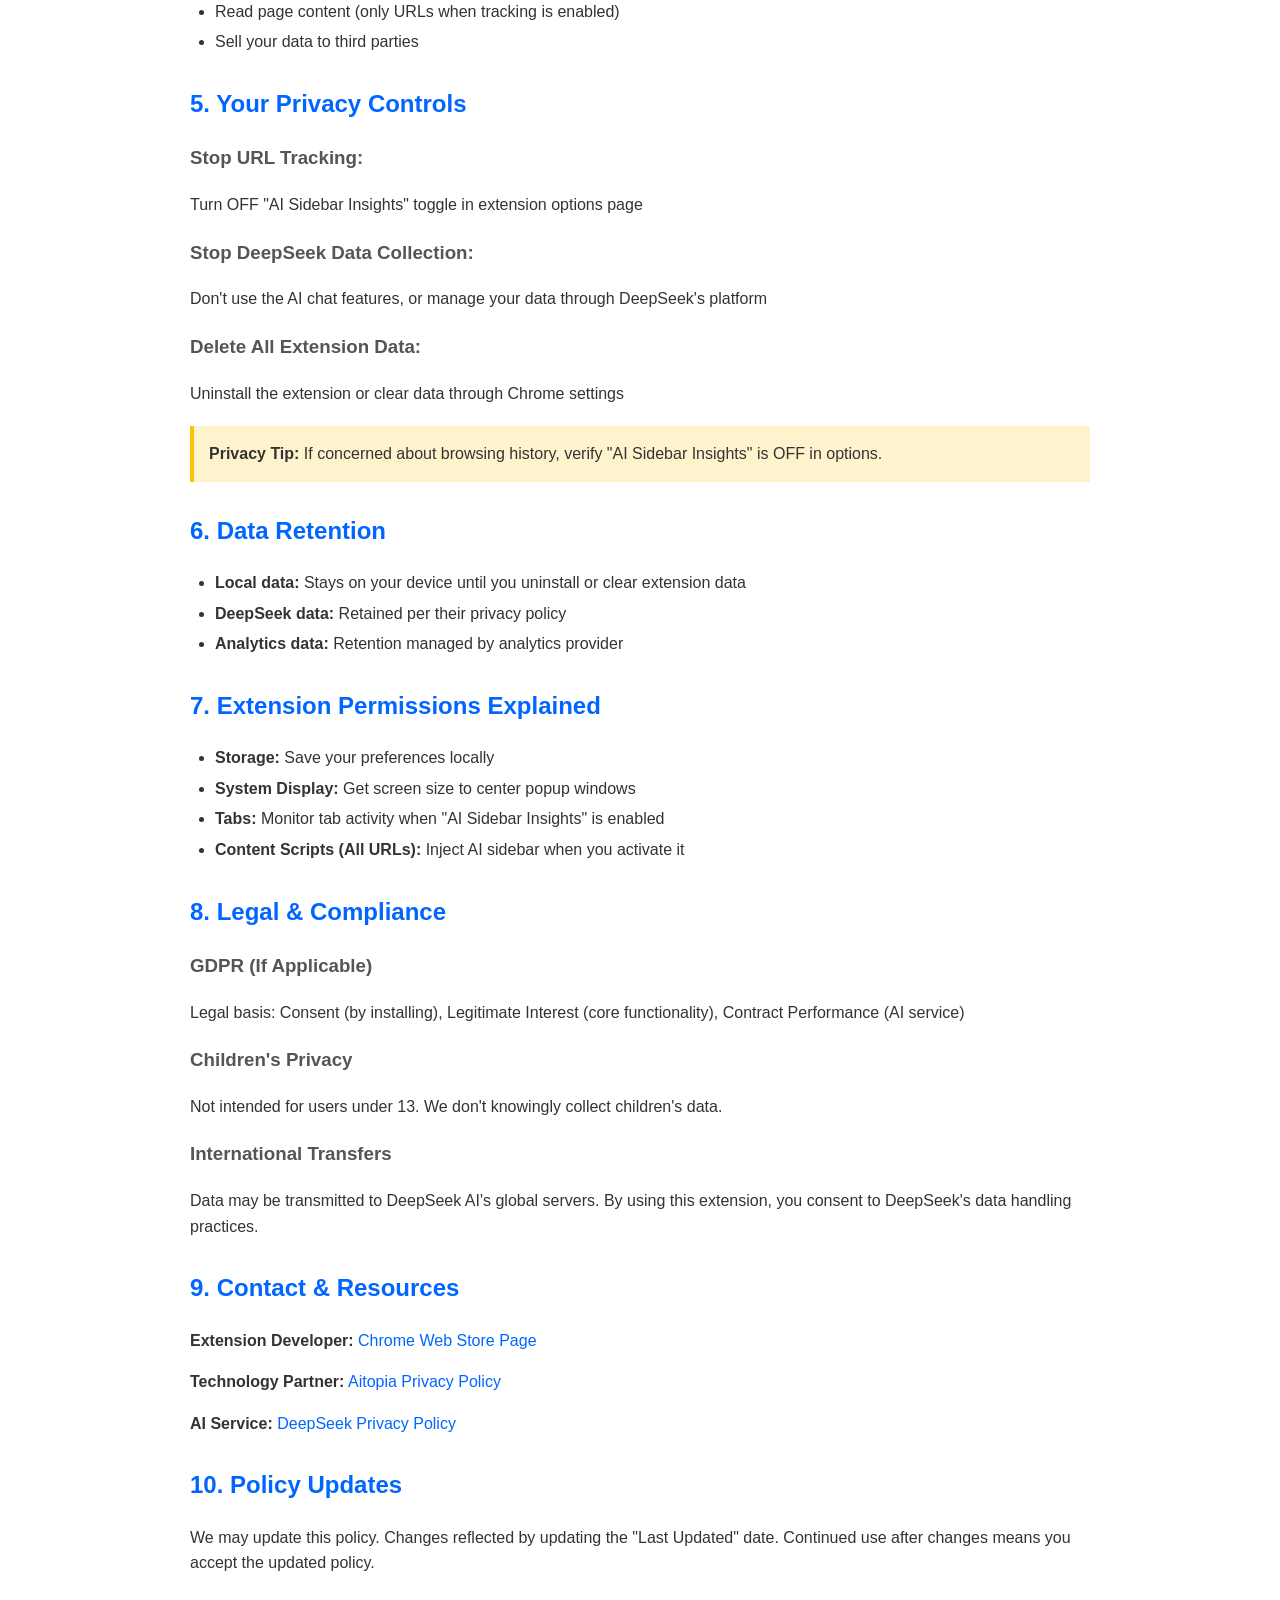
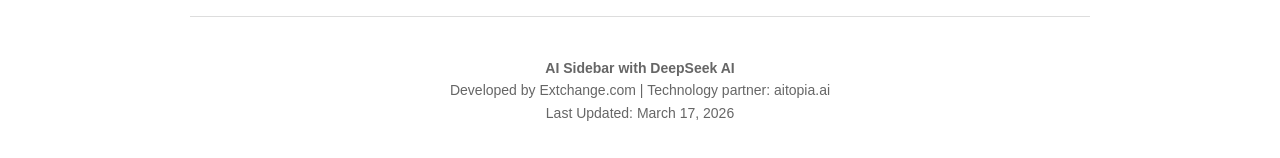
==== commit 7827f243: "Update privacy-policy.html updated" ====
--- a/privacy-policy.html
+++ b/privacy-policy.html
@@ -58,297 +58,136 @@
 </head>
 <body>
     <h1>Privacy Policy</h1>
-    <p class="last-updated"><strong>Last Updated:</strong> March 10, 2026</p>
-
-    <div class="section">
-        <h2>1. Introduction</h2>
-        <p>This Privacy Policy describes how the "AI Sidebar with DeepSeek AI" Chrome extension ("Extension", "we", "our") collects, uses, and shares information when you use our browser extension.</p>
-        <p><strong>Extension Name:</strong> AI Sidebar with DeepSeek AI<br>
+    <p class="last-updated"><strong>Last Updated:</strong> March 17, 2026</p>
+
+    <div class="section">
+        <h2>1. Overview</h2>
+        <p><strong>Extension:</strong> AI Sidebar with DeepSeek AI (ID: inhcgfpbfdjbjogdfjbclgolkmhnooop)<br>
         <strong>Developer:</strong> Extchange.com<br>
-        <strong>Technology Partner:</strong> Aitopia.ai (affiliate)<br>
-        <strong>Extension ID:</strong> inhcgfpbfdjbjogdfjbclgolkmhnooop</p>
+        <strong>Technology Partner:</strong> Aitopia.ai</p>
+
+        <p>This extension provides AI chat functionality through DeepSeek AI. Your data handling depends on which features you use.</p>
     </div>
 
     <div class="section">
         <h2>2. What Data We Collect</h2>
 
-        <h3>2.1 Data Collected by the Extension</h3>
-        <p>Our Chrome extension collects and processes the following types of data:</p>
-
-        <h4>Locally Stored Data (Chrome Storage API)</h4>
-        <ul>
-            <li><strong>User Preferences:</strong> Settings and configuration options you choose within the extension (e.g., sidebar position, theme preferences, default AI model selection)</li>
-            <li><strong>Extension State:</strong> Information about the extension's operational state (e.g., sidebar open/closed status)</li>
-            <li><strong>Authentication Tokens:</strong> Session tokens if you sign in to access premium features</li>
-        </ul>
-        <p><em>Storage Location:</em> This data is stored locally in your browser using Chrome's storage API and is NOT transmitted to our servers.</p>
-
-        <h4>Display Information (System Display Permission)</h4>
-        <ul>
-            <li><strong>Screen Dimensions:</strong> Your screen width and height are accessed solely to calculate the optimal size and position for popup windows</li>
-        </ul>
-        <p><em>Usage:</em> This information is used only for window positioning and is NOT stored or transmitted.</p>
-
-        <h4>URL Collection and Usage Data</h4>
-        <ul>
-            <li><strong>Page URLs:</strong> URLs of web pages where you activate or use the extension sidebar</li>
-            <li><strong>Session Data:</strong> Timestamps when the extension is used</li>
-            <li><strong>Feature Usage:</strong> Which extension features you use</li>
-        </ul>
-        <p><em>Purpose:</em> This URL data helps us understand which types of websites users find the extension most useful on, allowing us to optimize for those use cases.</p>
-
-        <h3>2.2 Data Processed by DeepSeek AI</h3>
-        <p>When you interact with the AI chat interface embedded in this extension, your data is processed by DeepSeek AI according to their privacy policy:</p>
-
-        <ul>
-            <li><strong>Chat Messages:</strong> All text inputs, prompts, and questions you submit to the AI chat</li>
-            <li><strong>Uploaded Files:</strong> Any files, images, or documents you share with the AI (if applicable)</li>
-            <li><strong>Chat History:</strong> Your conversation history with the AI assistant</li>
-            <li><strong>Account Information:</strong> If you create a DeepSeek account (email, username, password, date of birth)</li>
-            <li><strong>Usage Data:</strong> IP address, device identifiers, browser type, operating system, language settings</li>
-            <li><strong>Behavioral Data:</strong> Interaction patterns and usage analytics</li>
-        </ul>
-
+        <h3>Local Storage Only (Never Transmitted)</h3>
+        <ul>
+            <li><strong>Settings:</strong> Extension preferences (sidebar position, theme, AI model selection)</li>
+            <li><strong>Screen dimensions:</strong> Used only to position popup windows (not stored)</li>
+        </ul>
+
+        <h3>URL Tracking (Optional - When "AI Sidebar Insights" is Enabled)</h3>
         <div class="highlight">
-            <strong>Important:</strong> Chat interactions are processed through DeepSeek AI's servers. Please review <a href="https://cdn.deepseek.com/policies/en-US/deepseek-privacy-policy.html" target="_blank">DeepSeek's Privacy Policy</a> for complete details on how they handle your data.
+            <strong>⚠️ Important:</strong> When you enable "AI Sidebar Insights" in options, the extension will:
+            <ul style="margin-top: 10px;">
+                <li>Track URLs you visit to improve the extension</li>
+                <li>Send usage data to our analytics service</li>
+            </ul>
+            <strong>You can disable this anytime</strong> via the toggle in options page.
         </div>
 
-        <h3>2.3 Data Processed by Aitopia.ai (Technology Partner)</h3>
-        <p>Aitopia.ai provides the underlying technology platform for this extension. As our technology partner, they may process:</p>
-
-        <ul>
-            <li><strong>Extension Usage Data:</strong> URLs where you use the extension, feature usage patterns, session timestamps</li>
-            <li><strong>Technical Data:</strong> Device information, browser type, IP address</li>
-            <li><strong>User Content:</strong> Data you share through the extension interface may be processed to improve the service</li>
-        </ul>
+        <h3>DeepSeek AI Processing</h3>
+        <p>When you use AI chat features, DeepSeek AI processes:</p>
+        <ul>
+            <li>Chat messages, files, and conversation history</li>
+            <li>Account info (if you create an account): email, username, date of birth</li>
+            <li>Technical data: IP address, browser type, device info</li>
+        </ul>
+        <p>See <a href="https://cdn.deepseek.com/policies/en-US/deepseek-privacy-policy.html" target="_blank">DeepSeek's Privacy Policy</a> for details.</p>
+
+        <h3>Aitopia.ai (Technology Partner)</h3>
+        <p>May process extension usage patterns, technical data, and user content. See <a href="https://aitopia.ai/privacy-policy" target="_blank">Aitopia's Privacy Policy</a>.</p>
+    </div>
+
+    <div class="section">
+        <h2>3. How We Use Data</h2>
+        <ul>
+            <li><strong>Extension functionality:</strong> Provide AI sidebar, remember preferences, position windows</li>
+            <li><strong>Analytics (when enabled):</strong> Understand which websites users find the extension useful on</li>
+            <li><strong>Service delivery:</strong> Connect you to DeepSeek AI and backend services</li>
+        </ul>
+    </div>
+
+    <div class="section">
+        <h2>4. Data Sharing</h2>
+
+        <h3>External Services We Connect To:</h3>
+        <ul>
+            <li><strong>DeepSeek AI</strong> - AI chat service</li>
+            <li><strong>Aitopia.ai</strong> - Extension backend services</li>
+            <li><strong>Analytics service</strong> - Usage analytics (only when "AI Sidebar Insights" is ON)</li>
+        </ul>
+
+        <p><strong>We do NOT:</strong></p>
+        <ul>
+            <li>Track browsing history (unless you enable "AI Sidebar Insights")</li>
+            <li>Read page content (only URLs when tracking is enabled)</li>
+            <li>Sell your data to third parties</li>
+        </ul>
+    </div>
+
+    <div class="section">
+        <h2>5. Your Privacy Controls</h2>
+
+        <h3>Stop URL Tracking:</h3>
+        <p>Turn OFF "AI Sidebar Insights" toggle in extension options page</p>
+
+        <h3>Stop DeepSeek Data Collection:</h3>
+        <p>Don't use the AI chat features, or manage your data through DeepSeek's platform</p>
+
+        <h3>Delete All Extension Data:</h3>
+        <p>Uninstall the extension or clear data through Chrome settings</p>
 
         <div class="highlight">
-            <strong>Important:</strong> Aitopia.ai's data practices are governed by their privacy policy. Please review <a href="https://aitopia.ai/privacy-policy" target="_blank">Aitopia's Privacy Policy</a> for complete details on how they handle data.
+            <strong>Privacy Tip:</strong> If concerned about browsing history, verify "AI Sidebar Insights" is OFF in options.
         </div>
-
-        <h3>2.4 Data We Do NOT Collect</h3>
-        <ul>
-            <li>We do NOT track your browsing history or websites you visit</li>
-            <li>We do NOT read the content of web pages you visit</li>
-            <li>We do NOT collect personally identifiable information beyond what you provide to DeepSeek</li>
-            <li>We do NOT sell your data to third parties</li>
-            <li>We do NOT collect data when the extension is not actively in use</li>
-        </ul>
-    </div>
-
-    <div class="section">
-        <h2>3. How We Use Your Data</h2>
-
-        <h3>3.1 Extension Functionality</h3>
-        <ul>
-            <li>To provide the AI sidebar interface on web pages</li>
-            <li>To remember your preferences and settings</li>
-            <li>To position popup windows correctly on your screen</li>
-            <li>To maintain your session state across browser sessions</li>
-        </ul>
-
-        <h3>3.2 Service Delivery</h3>
-        <ul>
-            <li>To connect you to DeepSeek AI's chat service</li>
-            <li>To enable communication between the extension and necessary domains (*.aitopia.ai/*, *.chatgptextension.ai/*)</li>
-            <li>To provide updates and improvements to the extension</li>
-        </ul>
-
-        <h3>3.3 Analytics and Improvement</h3>
-        <ul>
-            <li>To analyze which types of websites users find the extension most useful on</li>
-            <li>To identify popular features and areas for improvement</li>
-            <li>To measure extension usage and engagement</li>
-            <li>To optimize user experience based on URL patterns</li>
-        </ul>
-    </div>
-
-    <div class="section">
-        <h2>4. Data Storage and Location</h2>
-
-        <h3>4.1 Local Storage (Your Browser)</h3>
-        <p>User preferences and settings are stored locally in your browser using Chrome's storage API. This data remains on your device and is not transmitted to external servers.</p>
-
-        <h3>4.2 DeepSeek AI Servers</h3>
-        <p>AI chat data (messages, files, conversation history) is transmitted to and stored on DeepSeek AI's servers. Data handling is governed by DeepSeek's privacy policy.</p>
-
-        <h3>4.3 Third-Party Services</h3>
-        <p>The extension may communicate with the following domains:</p>
-        <ul>
-            <li><strong>chat.deepseek.com:</strong> DeepSeek AI chat service</li>
-            <li><strong>*.aitopia.ai/*:</strong> Extension backend services</li>
-            <li><strong>*.chatgptextension.ai/*:</strong> Support services</li>
-        </ul>
-    </div>
-
-    <div class="section">
-        <h2>5. Data Sharing and Third Parties</h2>
-
-        <h3>5.1 DeepSeek AI</h3>
-        <p>When you use the AI chat functionality, your chat data is shared with DeepSeek AI. For information about how DeepSeek processes and shares your data, please see: <a href="https://cdn.deepseek.com/policies/en-US/deepseek-privacy-policy.html" target="_blank">DeepSeek Privacy Policy</a></p>
-
-        <h3>5.2 Analytics Partners</h3>
-        <p>URL data and usage analytics may be shared with analytics service providers to help us improve the extension. This data is anonymized and does not include personally identifiable information.</p>
-
-        <h3>5.3 Extension Developer</h3>
-        <p>We (the extension developer) do NOT sell, rent, or share your personal information with third parties for their marketing purposes.</p>
-    </div>
-
-    <div class="section">
-        <h2>6. Chrome Extension Permissions Explained</h2>
-
-        <p>Our extension requests the following permissions:</p>
-
-        <h3>6.1 Storage Permission</h3>
-        <p><strong>Why we need it:</strong> To save your preferences, settings, and extension state locally in your browser.</p>
-        <p><strong>What we do:</strong> Store user preferences (sidebar position, theme, default model) locally.</p>
-        <p><strong>What we DON'T do:</strong> Upload this data to external servers or share it with third parties.</p>
-
-        <h3>6.2 System Display Permission</h3>
-        <p><strong>Why we need it:</strong> To get your screen dimensions for proper popup window positioning.</p>
-        <p><strong>What we do:</strong> Calculate window size and position to center popups on your screen.</p>
-        <p><strong>What we DON'T do:</strong> Store or transmit your screen information.</p>
-
-        <h3>6.3 Content Script Injection (All URLs)</h3>
-        <p><strong>Why we need it:</strong> To provide the AI sidebar interface on any web page you choose to activate it.</p>
-        <p><strong>What we do:</strong> Inject the sidebar interface when you click the extension icon or activate it.</p>
-        <p><strong>What we DON'T do:</strong> Read or collect data from web pages without your explicit action. The sidebar only loads when you activate it.</p>
-
-        <h3>6.4 External Connectivity</h3>
-        <p><strong>Allowed domains:</strong></p>
-        <ul>
-            <li>*.aitopia.ai/* - Extension support services</li>
-            <li>*.chatgptextension.ai/* - Additional extension features</li>
-        </ul>
-        <p><strong>Purpose:</strong> To enable communication between the extension and necessary backend services.</p>
-    </div>
-
-    <div class="section">
-        <h2>7. Data Security</h2>
-        <p>We implement appropriate security measures to protect your locally stored data:</p>
-        <ul>
-            <li>Extension code is packaged and distributed through the official Chrome Web Store</li>
-            <li>Local storage data is protected by Chrome's built-in security mechanisms</li>
-            <li>Communications with external services use HTTPS encryption</li>
-        </ul>
-        <p><strong>Note:</strong> Data security for information processed by DeepSeek AI is governed by their security practices. Please review their privacy policy for details.</p>
-    </div>
-
-    <div class="section">
-        <h2>8. Data Retention</h2>
-
-        <h3>8.1 Extension Data</h3>
-        <p>Data stored locally by the extension (preferences, settings) remains on your device until you:</p>
-        <ul>
-            <li>Uninstall the extension, or</li>
-            <li>Clear extension data through Chrome settings, or</li>
-            <li>Reset settings within the extension</li>
-        </ul>
-
-        <h3>8.2 DeepSeek AI Data</h3>
-        <p>Chat history and other data processed by DeepSeek AI is retained according to their data retention policies. Please refer to <a href="https://cdn.deepseek.com/policies/en-US/deepseek-privacy-policy.html" target="_blank">DeepSeek's Privacy Policy</a> for specific retention periods.</p>
-    </div>
-
-    <div class="section">
-        <h2>9. Your Rights and Choices</h2>
-
-        <h3>9.1 Access and Control</h3>
-        <ul>
-            <li><strong>View stored data:</strong> Access Chrome's extension settings to view locally stored data</li>
-            <li><strong>Delete extension data:</strong> Uninstall the extension or clear data through Chrome settings</li>
-            <li><strong>Manage preferences:</strong> Adjust settings within the extension interface</li>
-        </ul>
-
-        <h3>9.2 DeepSeek Account Rights</h3>
-        <p>For data processed by DeepSeek AI, you may have rights to:</p>
-        <ul>
-            <li>Access your chat history</li>
-            <li>Delete your conversations</li>
-            <li>Export your data</li>
-            <li>Close your account</li>
-        </ul>
-        <p>Please contact DeepSeek AI directly or refer to their privacy policy for exercising these rights.</p>
-
-        <h3>9.3 Opt-Out</h3>
-        <p>You can stop data collection by:</p>
-        <ul>
-            <li>Not using the AI chat features</li>
-            <li>Disabling or uninstalling the extension</li>
-            <li>Using browser privacy modes (though extension functionality may be limited)</li>
-        </ul>
-    </div>
-
-    <div class="section">
-        <h2>10. International Data Transfers</h2>
-        <p>This extension connects to DeepSeek AI's global service infrastructure. When you use the AI chat features:</p>
-        <ul>
-            <li>Your chat data is transmitted to DeepSeek AI's servers for processing</li>
-            <li>Data handling is governed by DeepSeek's privacy policy and applicable laws</li>
-            <li>For details on data location and protection, see <a href="https://cdn.deepseek.com/policies/en-US/deepseek-privacy-policy.html" target="_blank">DeepSeek's Privacy Policy</a></li>
-        </ul>
-        <div class="highlight">
-            <strong>Note:</strong> By using this extension, you consent to your data being processed according to DeepSeek's privacy policy and terms of service.
-        </div>
-    </div>
-
-    <div class="section">
-        <h2>11. Children's Privacy</h2>
-        <p>This extension is not intended for use by children under the age of 13 (or equivalent minimum age in your jurisdiction). We do not knowingly collect personal information from children. If you believe a child has provided personal information through this extension, please contact us immediately.</p>
-    </div>
-
-    <div class="section">
-        <h2>12. Changes to This Privacy Policy</h2>
-        <p>We may update this Privacy Policy from time to time. Changes will be reflected by updating the "Last Updated" date at the top of this policy. We encourage you to review this policy periodically. Continued use of the extension after changes constitutes acceptance of the updated policy.</p>
-    </div>
-
-    <div class="section">
-        <h2>13. Contact Information</h2>
-        <p>For questions or concerns about this Privacy Policy or our data practices:</p>
-
-        <h3>Extension Developer (Extchange.com)</h3>
-        <p>For questions about the Chrome extension itself and locally stored data:<br>
-        Chrome Web Store: <a href="https://chromewebstore.google.com/detail/deepseek-ai/inhcgfpbfdjbjogdfjbclgolkmhnooop" target="_blank">Extension Page</a></p>
-
-        <h3>Technology Partner (Aitopia.ai)</h3>
-        <p>For questions about the extension platform and infrastructure:<br>
-        Website: <a href="https://aitopia.ai" target="_blank">https://aitopia.ai</a><br>
-        Privacy Policy: <a href="https://aitopia.ai/privacy-policy" target="_blank">Aitopia Privacy Policy</a></p>
-
-        <h3>DeepSeek AI</h3>
-        <p>For questions about AI service data processing:<br>
-        Privacy Policy: <a href="https://cdn.deepseek.com/policies/en-US/deepseek-privacy-policy.html" target="_blank">DeepSeek Privacy Policy</a><br>
-        Website: <a href="https://www.deepseek.com" target="_blank">https://www.deepseek.com</a></p>
-    </div>
-
-    <div class="section">
-        <h2>14. Compliance and Legal Basis</h2>
-
-        <h3>14.1 Legal Basis for Processing (GDPR)</h3>
-        <p>If GDPR applies to you, our legal bases for processing your data are:</p>
-        <ul>
-            <li><strong>Consent:</strong> You consent to data processing by installing and using the extension</li>
-            <li><strong>Legitimate Interests:</strong> Processing necessary to provide the extension's core functionality</li>
-            <li><strong>Contract Performance:</strong> Processing necessary to deliver the AI chat service you've requested</li>
-        </ul>
-
-        <h3>14.2 Chrome Web Store Requirements</h3>
-        <p>This extension complies with Google Chrome Web Store policies regarding:</p>
-        <ul>
-            <li>User data collection transparency</li>
-            <li>Limited use of permissions</li>
-            <li>Secure data handling practices</li>
-            <li>User privacy protection</li>
-        </ul>
-    </div>
-
-    <div class="section">
-        <h2>15. Additional Resources</h2>
-        <ul>
-            <li><a href="https://cdn.deepseek.com/policies/en-US/deepseek-privacy-policy.html" target="_blank">DeepSeek AI Privacy Policy</a></li>
-            <li><a href="https://aitopia.ai/privacy-policy" target="_blank">Aitopia.ai Privacy Policy</a></li>
-            <li><a href="https://policies.google.com/privacy" target="_blank">Google Privacy Policy</a></li>
-            <li><a href="https://support.google.com/chrome/answer/114662" target="_blank">Chrome Extension Privacy</a></li>
-        </ul>
+    </div>
+
+    <div class="section">
+        <h2>6. Data Retention</h2>
+        <ul>
+            <li><strong>Local data:</strong> Stays on your device until you uninstall or clear extension data</li>
+            <li><strong>DeepSeek data:</strong> Retained per their privacy policy</li>
+            <li><strong>Analytics data:</strong> Retention managed by analytics provider</li>
+        </ul>
+    </div>
+
+    <div class="section">
+        <h2>7. Extension Permissions Explained</h2>
+        <ul>
+            <li><strong>Storage:</strong> Save your preferences locally</li>
+            <li><strong>System Display:</strong> Get screen size to center popup windows</li>
+            <li><strong>Tabs:</strong> Monitor tab activity when "AI Sidebar Insights" is enabled</li>
+            <li><strong>Content Scripts (All URLs):</strong> Inject AI sidebar when you activate it</li>
+        </ul>
+    </div>
+
+    <div class="section">
+        <h2>8. Legal & Compliance</h2>
+
+        <h3>GDPR (If Applicable)</h3>
+        <p>Legal basis: Consent (by installing), Legitimate Interest (core functionality), Contract Performance (AI service)</p>
+
+        <h3>Children's Privacy</h3>
+        <p>Not intended for users under 13. We don't knowingly collect children's data.</p>
+
+        <h3>International Transfers</h3>
+        <p>Data may be transmitted to DeepSeek AI's global servers. By using this extension, you consent to DeepSeek's data handling practices.</p>
+    </div>
+
+    <div class="section">
+        <h2>9. Contact & Resources</h2>
+
+        <p><strong>Extension Developer:</strong> <a href="https://chromewebstore.google.com/detail/deepseek-ai/inhcgfpbfdjbjogdfjbclgolkmhnooop" target="_blank">Chrome Web Store Page</a></p>
+        <p><strong>Technology Partner:</strong> <a href="https://aitopia.ai/privacy-policy" target="_blank">Aitopia Privacy Policy</a></p>
+        <p><strong>AI Service:</strong> <a href="https://cdn.deepseek.com/policies/en-US/deepseek-privacy-policy.html" target="_blank">DeepSeek Privacy Policy</a></p>
+    </div>
+
+    <div class="section">
+        <h2>10. Policy Updates</h2>
+        <p>We may update this policy. Changes reflected by updating the "Last Updated" date. Continued use after changes means you accept the updated policy.</p>
     </div>
 
     <hr style="margin: 40px 0; border: none; border-top: 1px solid #ddd;">
@@ -356,7 +195,7 @@
     <p style="text-align: center; color: #666; font-size: 14px;">
         <strong>AI Sidebar with DeepSeek AI</strong><br>
         Developed by Extchange.com | Technology partner: aitopia.ai<br>
-        Last Updated: March 10, 2026
+        Last Updated: March 17, 2026
     </p>
 </body>
 </html>
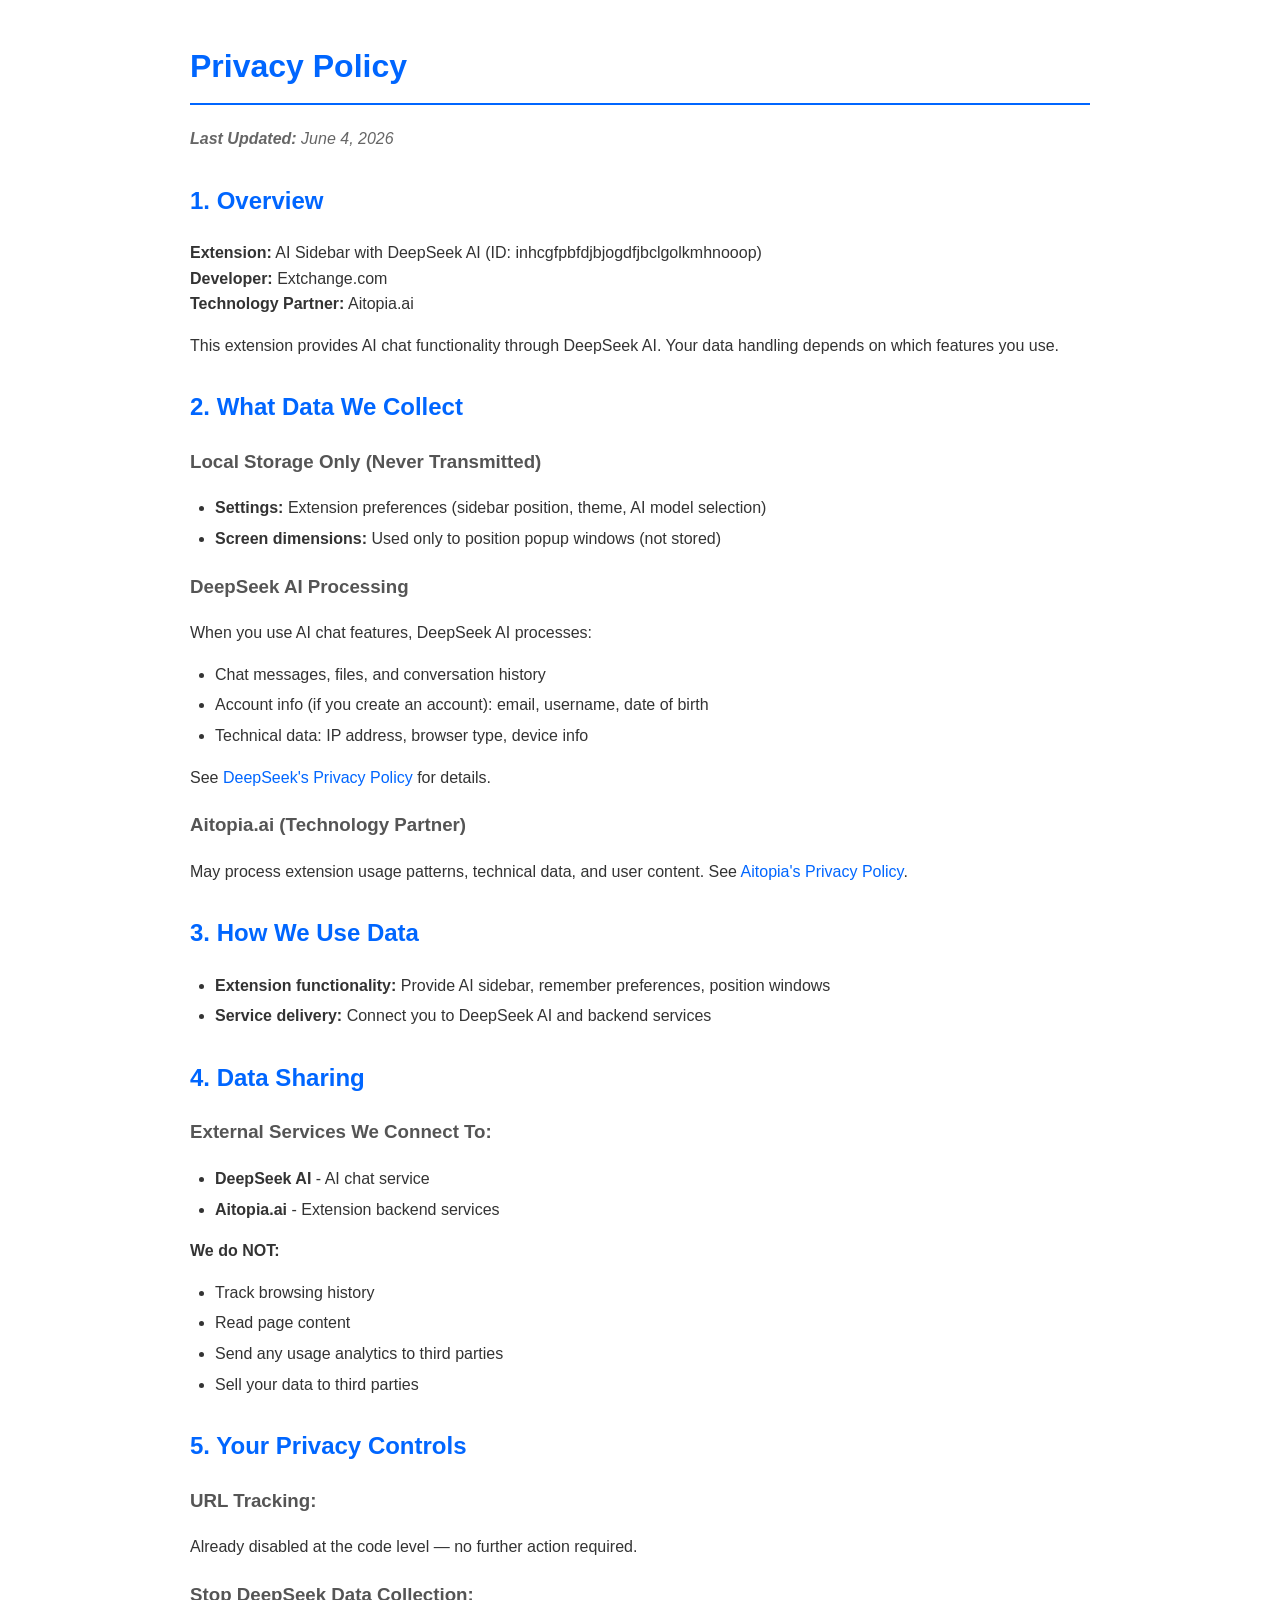
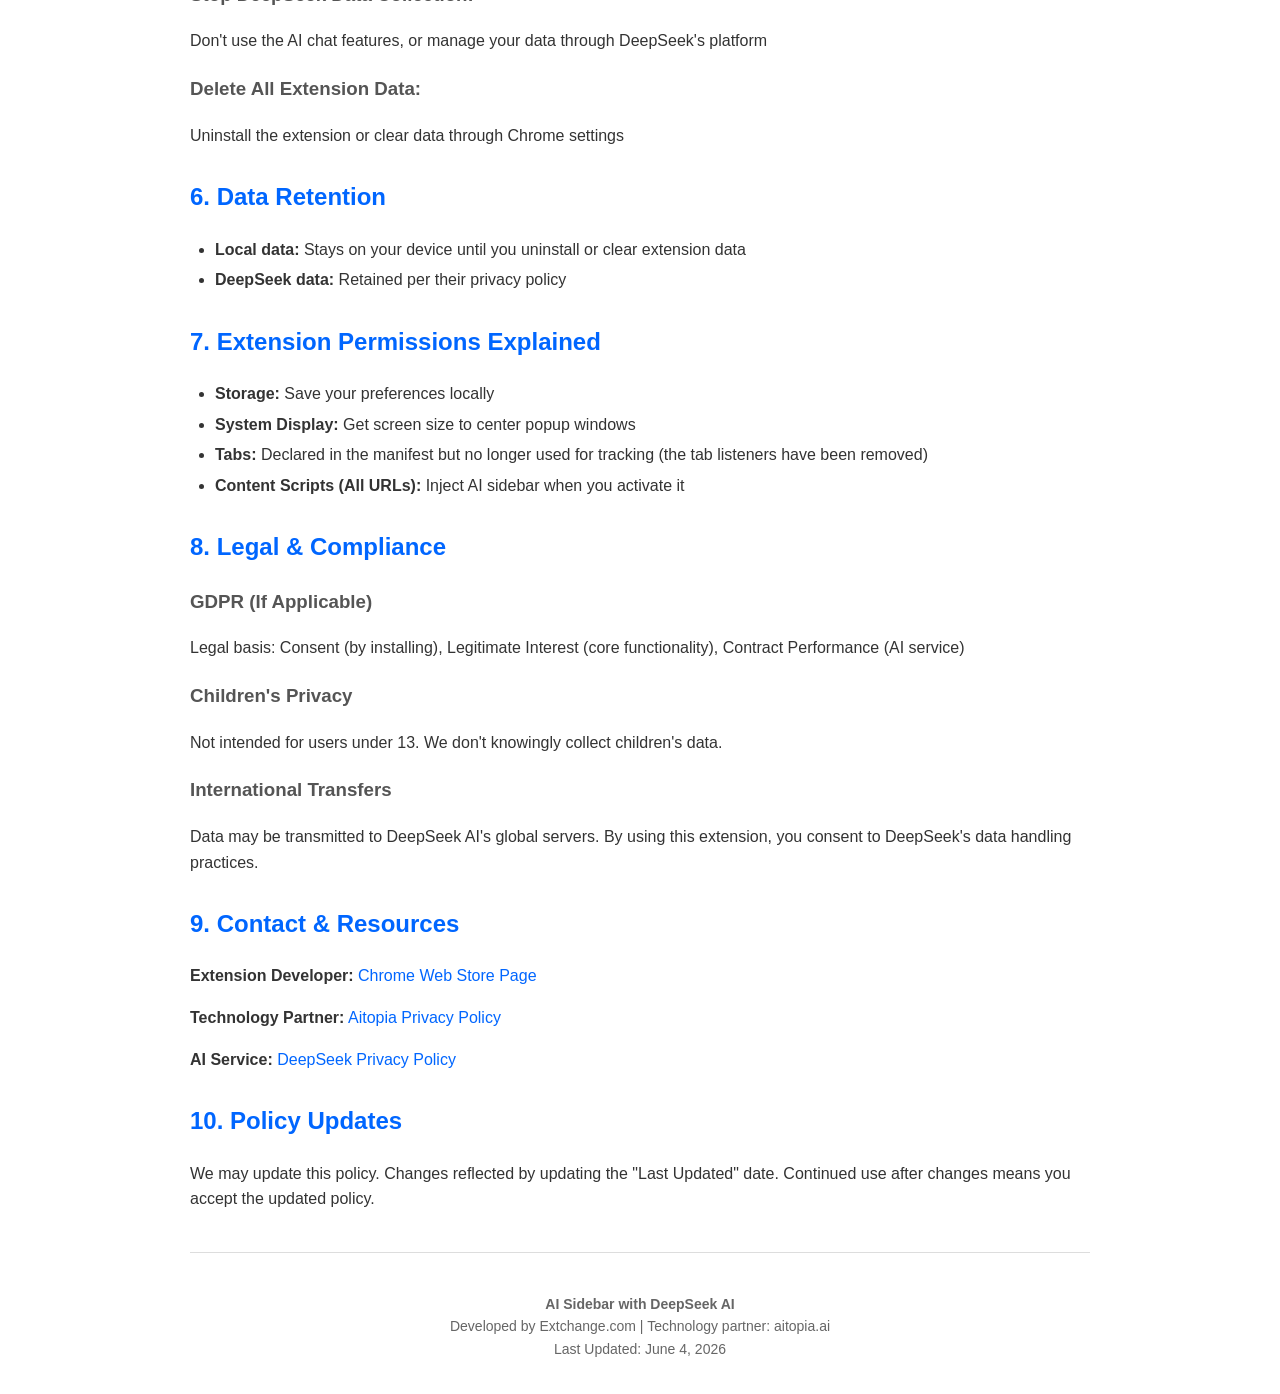
==== commit 9ae5fae4: "Update privacy-policy.html" ====
--- a/privacy-policy.html
+++ b/privacy-policy.html
@@ -58,7 +58,7 @@
 </head>
 <body>
     <h1>Privacy Policy</h1>
-    <p class="last-updated"><strong>Last Updated:</strong> March 17, 2026</p>
+    <p class="last-updated"><strong>Last Updated:</strong> June 4, 2026</p>
 
     <div class="section">
         <h2>1. Overview</h2>
@@ -78,16 +78,6 @@
             <li><strong>Screen dimensions:</strong> Used only to position popup windows (not stored)</li>
         </ul>
 
-        <h3>URL Tracking (Optional - When "AI Sidebar Insights" is Enabled)</h3>
-        <div class="highlight">
-            <strong>⚠️ Important:</strong> When you enable "AI Sidebar Insights" in options, the extension will:
-            <ul style="margin-top: 10px;">
-                <li>Track URLs you visit to improve the extension</li>
-                <li>Send usage data to our analytics service</li>
-            </ul>
-            <strong>You can disable this anytime</strong> via the toggle in options page.
-        </div>
-
         <h3>DeepSeek AI Processing</h3>
         <p>When you use AI chat features, DeepSeek AI processes:</p>
         <ul>
@@ -105,7 +95,6 @@
         <h2>3. How We Use Data</h2>
         <ul>
             <li><strong>Extension functionality:</strong> Provide AI sidebar, remember preferences, position windows</li>
-            <li><strong>Analytics (when enabled):</strong> Understand which websites users find the extension useful on</li>
             <li><strong>Service delivery:</strong> Connect you to DeepSeek AI and backend services</li>
         </ul>
     </div>
@@ -117,13 +106,13 @@
         <ul>
             <li><strong>DeepSeek AI</strong> - AI chat service</li>
             <li><strong>Aitopia.ai</strong> - Extension backend services</li>
-            <li><strong>Analytics service</strong> - Usage analytics (only when "AI Sidebar Insights" is ON)</li>
         </ul>
 
         <p><strong>We do NOT:</strong></p>
         <ul>
-            <li>Track browsing history (unless you enable "AI Sidebar Insights")</li>
-            <li>Read page content (only URLs when tracking is enabled)</li>
+            <li>Track browsing history</li>
+            <li>Read page content</li>
+            <li>Send any usage analytics to third parties</li>
             <li>Sell your data to third parties</li>
         </ul>
     </div>
@@ -131,18 +120,14 @@
     <div class="section">
         <h2>5. Your Privacy Controls</h2>
 
-        <h3>Stop URL Tracking:</h3>
-        <p>Turn OFF "AI Sidebar Insights" toggle in extension options page</p>
+        <h3>URL Tracking:</h3>
+        <p>Already disabled at the code level — no further action required.</p>
 
         <h3>Stop DeepSeek Data Collection:</h3>
         <p>Don't use the AI chat features, or manage your data through DeepSeek's platform</p>
 
         <h3>Delete All Extension Data:</h3>
         <p>Uninstall the extension or clear data through Chrome settings</p>
-
-        <div class="highlight">
-            <strong>Privacy Tip:</strong> If concerned about browsing history, verify "AI Sidebar Insights" is OFF in options.
-        </div>
     </div>
 
     <div class="section">
@@ -150,7 +135,6 @@
         <ul>
             <li><strong>Local data:</strong> Stays on your device until you uninstall or clear extension data</li>
             <li><strong>DeepSeek data:</strong> Retained per their privacy policy</li>
-            <li><strong>Analytics data:</strong> Retention managed by analytics provider</li>
         </ul>
     </div>
 
@@ -159,7 +143,7 @@
         <ul>
             <li><strong>Storage:</strong> Save your preferences locally</li>
             <li><strong>System Display:</strong> Get screen size to center popup windows</li>
-            <li><strong>Tabs:</strong> Monitor tab activity when "AI Sidebar Insights" is enabled</li>
+            <li><strong>Tabs:</strong> Declared in the manifest but no longer used for tracking (the tab listeners have been removed)</li>
             <li><strong>Content Scripts (All URLs):</strong> Inject AI sidebar when you activate it</li>
         </ul>
     </div>
@@ -195,7 +179,7 @@
     <p style="text-align: center; color: #666; font-size: 14px;">
         <strong>AI Sidebar with DeepSeek AI</strong><br>
         Developed by Extchange.com | Technology partner: aitopia.ai<br>
-        Last Updated: March 17, 2026
+        Last Updated: June 4, 2026
     </p>
 </body>
 </html>
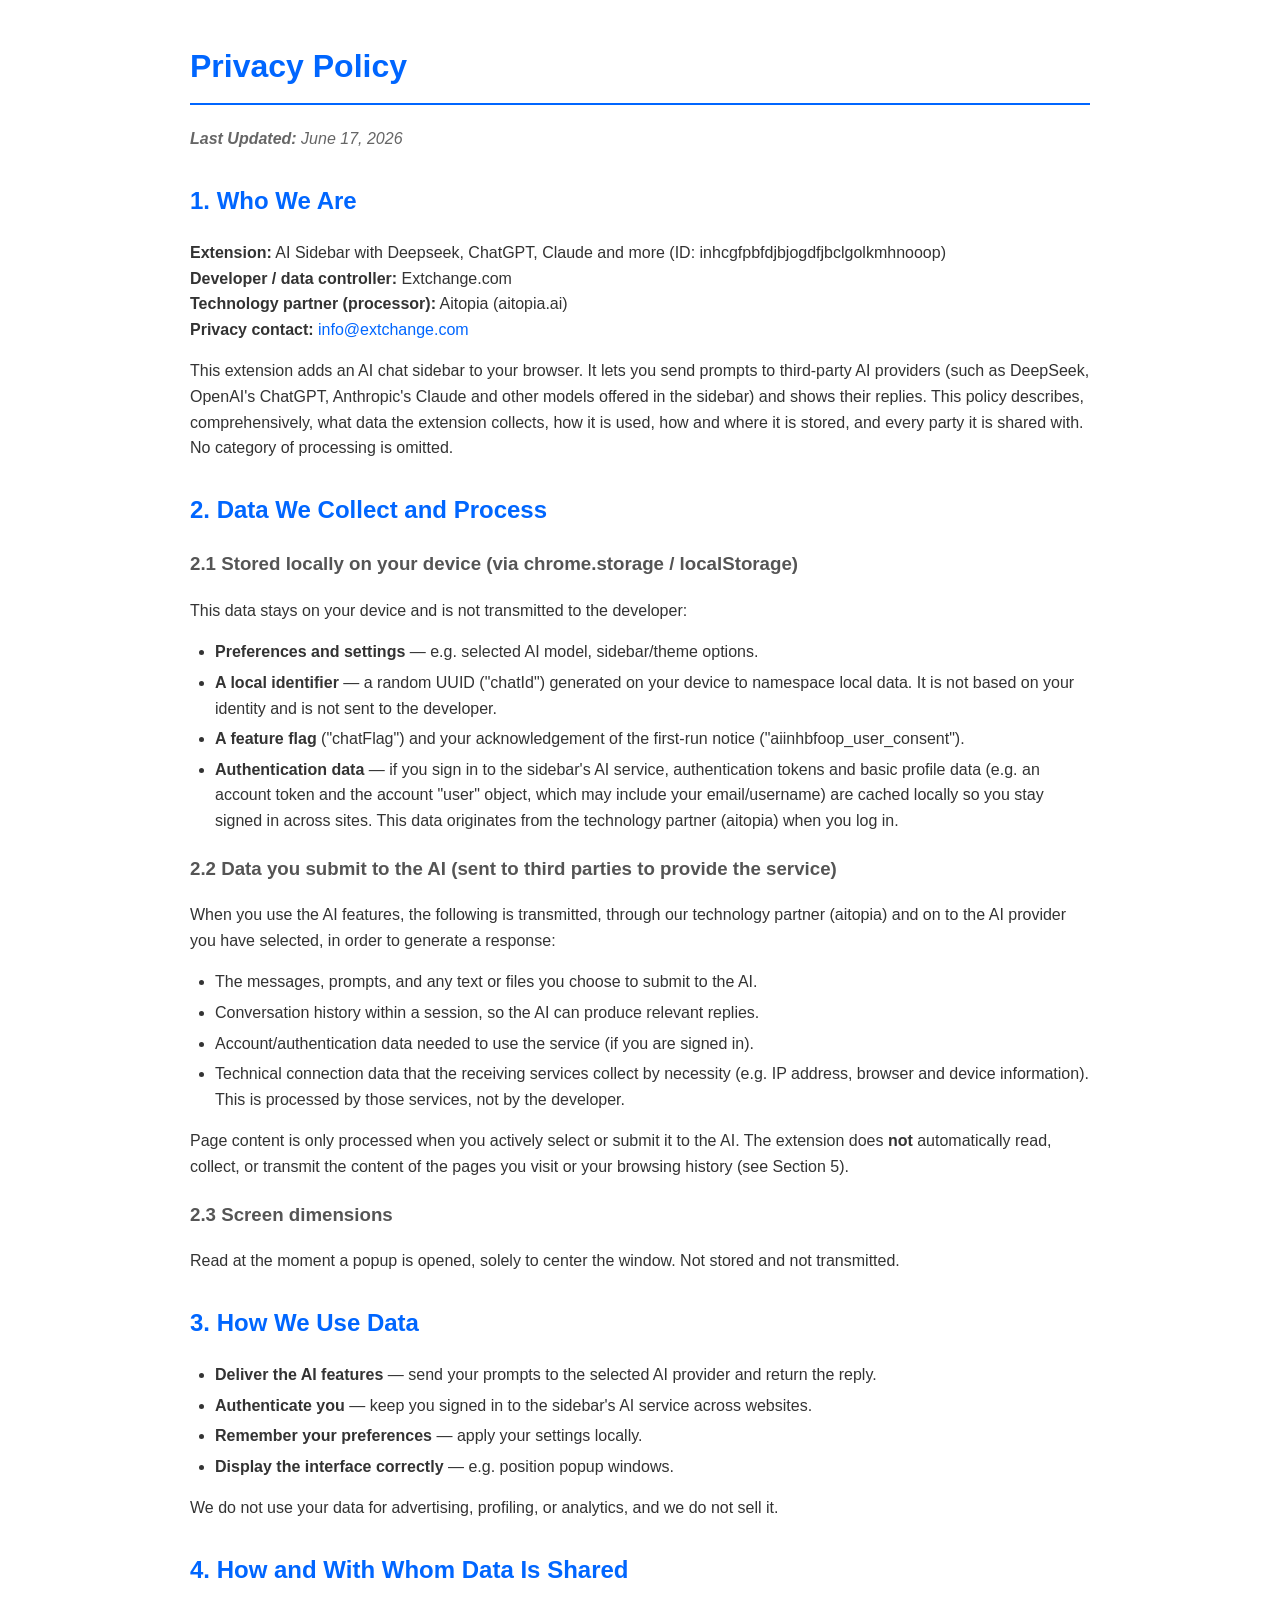
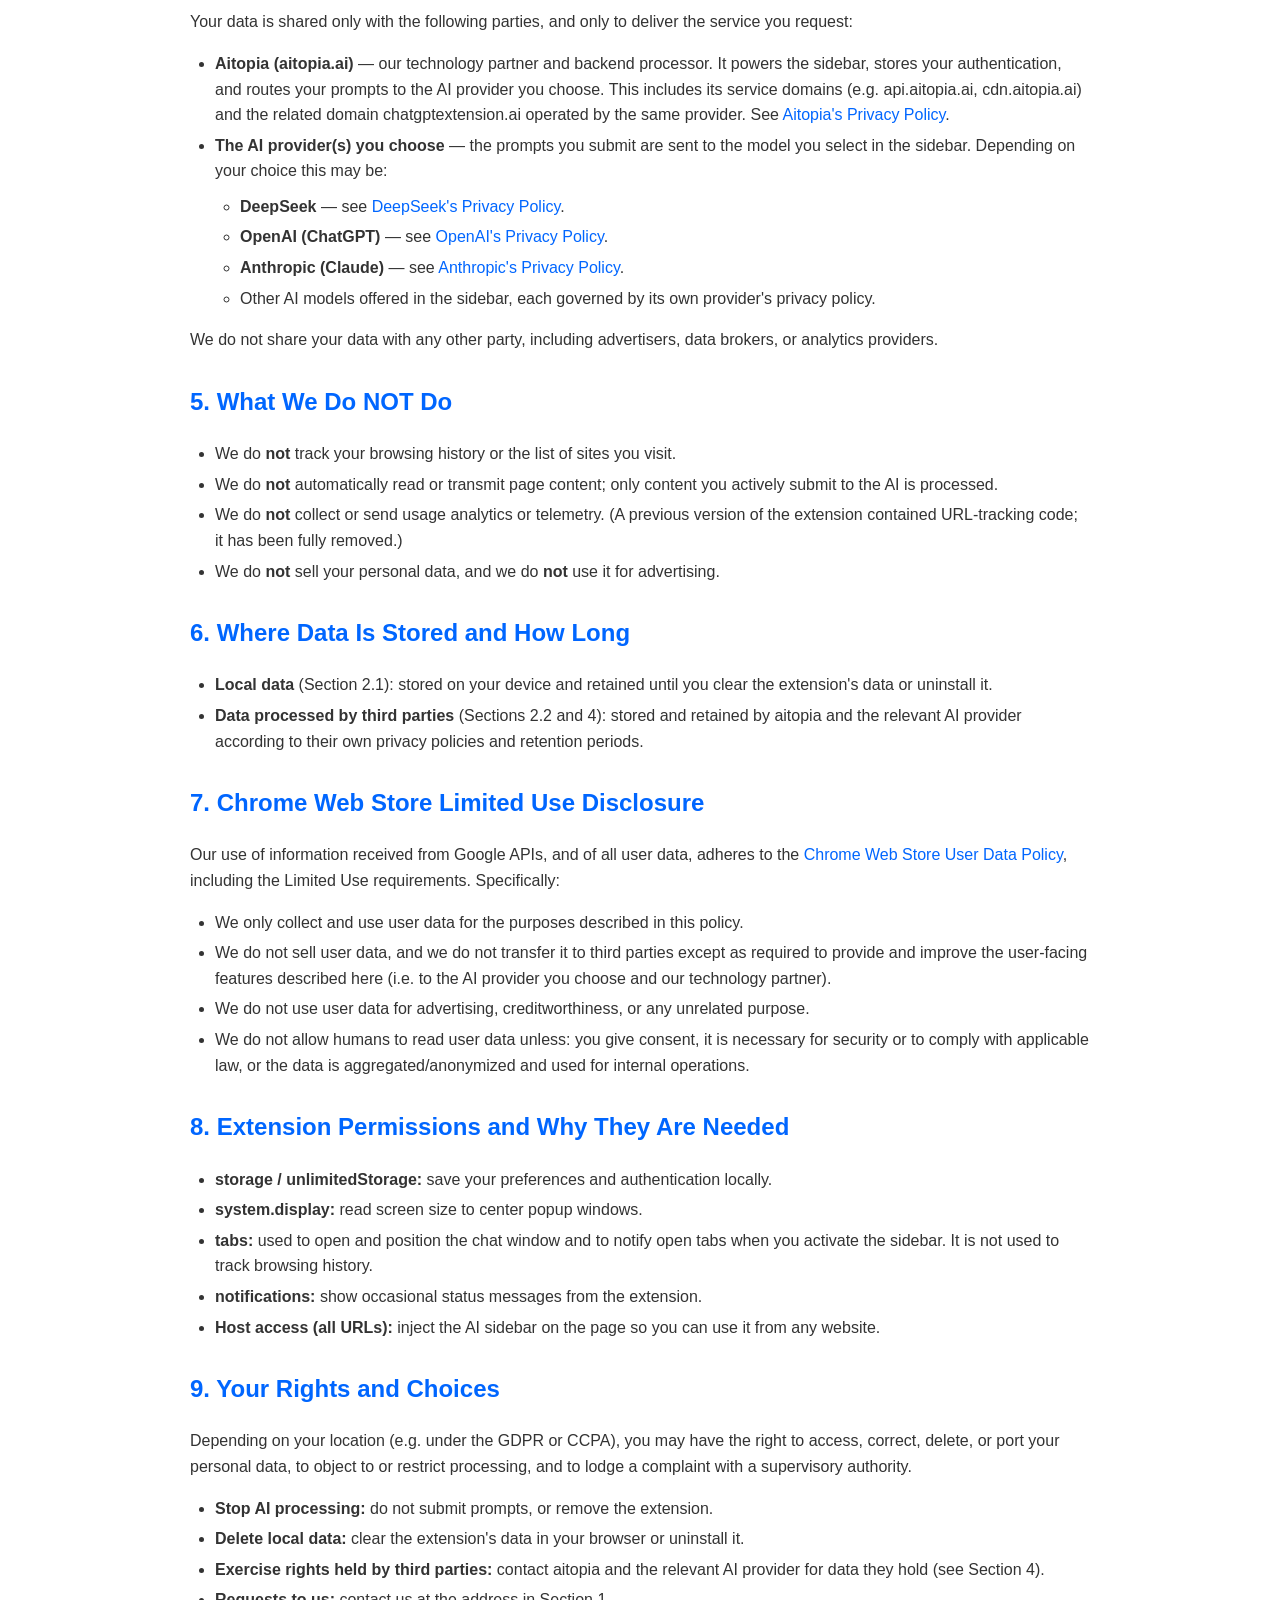
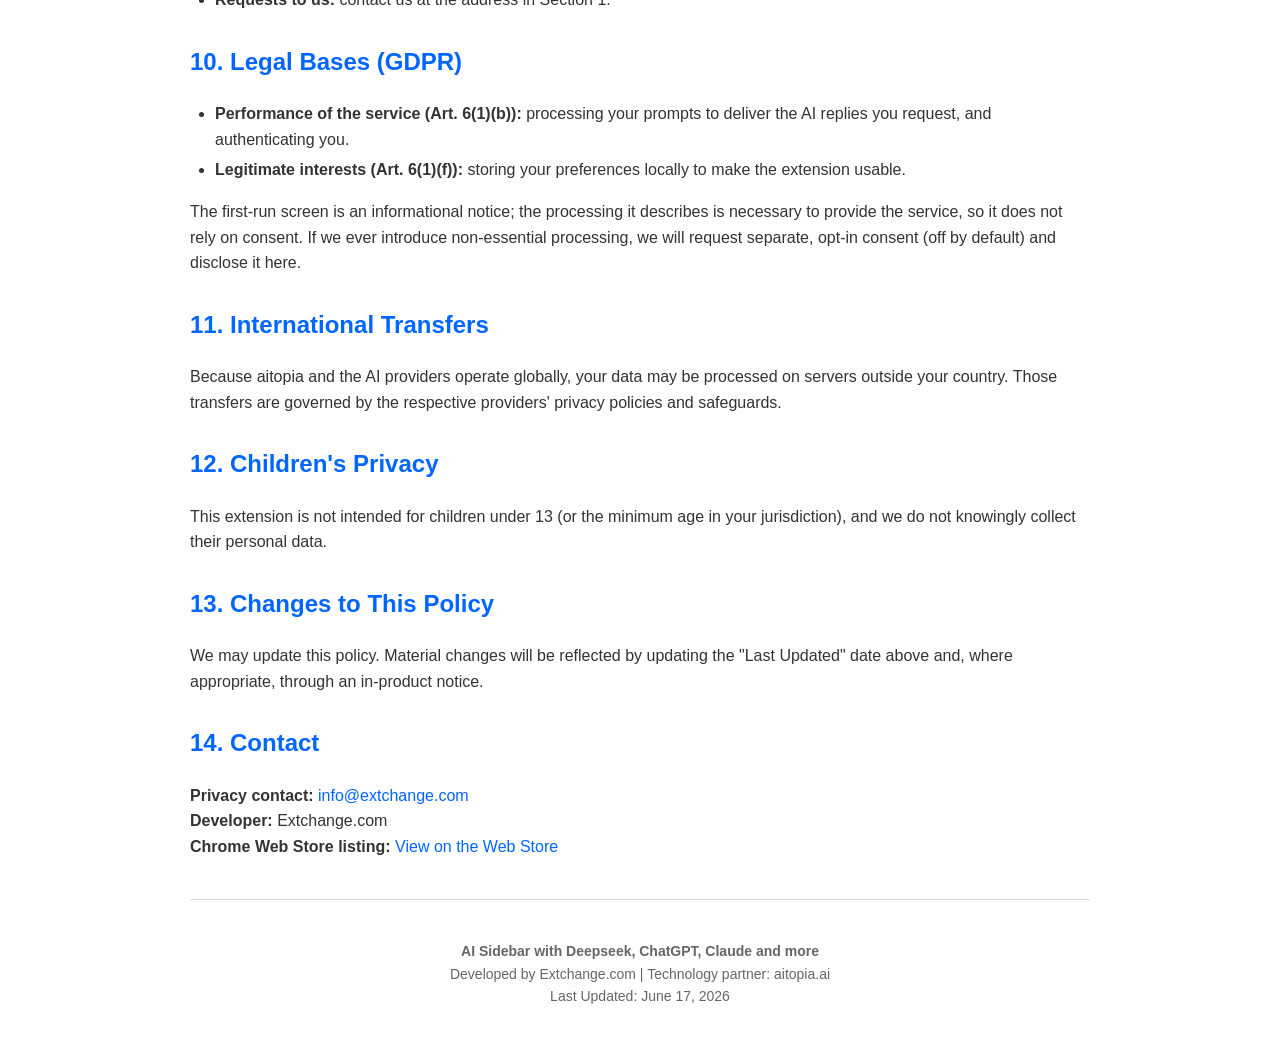
==== commit 196202d5: "Update privacy-policy.html" ====
--- a/privacy-policy.html
+++ b/privacy-policy.html
@@ -58,128 +58,182 @@
 </head>
 <body>
     <h1>Privacy Policy</h1>
-    <p class="last-updated"><strong>Last Updated:</strong> June 4, 2026</p>
-
-    <div class="section">
-        <h2>1. Overview</h2>
-        <p><strong>Extension:</strong> AI Sidebar with DeepSeek AI (ID: inhcgfpbfdjbjogdfjbclgolkmhnooop)<br>
+    <p class="last-updated"><strong>Last Updated:</strong> June 17, 2026</p>
+
+    <div class="section">
+        <h2>1. Who We Are</h2>
+        <p><strong>Extension:</strong> AI Sidebar with Deepseek, ChatGPT, Claude and more (ID: inhcgfpbfdjbjogdfjbclgolkmhnooop)<br>
+        <strong>Developer / data controller:</strong> Extchange.com<br>
+        <strong>Technology partner (processor):</strong> Aitopia (aitopia.ai)<br>
+        <strong>Privacy contact:</strong> <a href="mailto:info@extchange.com">info@extchange.com</a></p>
+
+        <p>This extension adds an AI chat sidebar to your browser. It lets you send prompts to
+        third-party AI providers (such as DeepSeek, OpenAI's ChatGPT, Anthropic's Claude and other
+        models offered in the sidebar) and shows their replies. This policy describes, comprehensively,
+        what data the extension collects, how it is used, how and where it is stored, and every party
+        it is shared with. No category of processing is omitted.</p>
+    </div>
+
+    <div class="section">
+        <h2>2. Data We Collect and Process</h2>
+
+        <h3>2.1 Stored locally on your device (via chrome.storage / localStorage)</h3>
+        <p>This data stays on your device and is not transmitted to the developer:</p>
+        <ul>
+            <li><strong>Preferences and settings</strong> — e.g. selected AI model, sidebar/theme options.</li>
+            <li><strong>A local identifier</strong> — a random UUID ("chatId") generated on your device to namespace local data. It is not based on your identity and is not sent to the developer.</li>
+            <li><strong>A feature flag</strong> ("chatFlag") and your acknowledgement of the first-run notice ("aiinhbfoop_user_consent").</li>
+            <li><strong>Authentication data</strong> — if you sign in to the sidebar's AI service, authentication tokens and basic profile data (e.g. an account token and the account "user" object, which may include your email/username) are cached locally so you stay signed in across sites. This data originates from the technology partner (aitopia) when you log in.</li>
+        </ul>
+
+        <h3>2.2 Data you submit to the AI (sent to third parties to provide the service)</h3>
+        <p>When you use the AI features, the following is transmitted, through our technology partner
+        (aitopia) and on to the AI provider you have selected, in order to generate a response:</p>
+        <ul>
+            <li>The messages, prompts, and any text or files you choose to submit to the AI.</li>
+            <li>Conversation history within a session, so the AI can produce relevant replies.</li>
+            <li>Account/authentication data needed to use the service (if you are signed in).</li>
+            <li>Technical connection data that the receiving services collect by necessity (e.g. IP address, browser and device information). This is processed by those services, not by the developer.</li>
+        </ul>
+        <p>Page content is only processed when you actively select or submit it to the AI. The extension
+        does <strong>not</strong> automatically read, collect, or transmit the content of the pages you
+        visit or your browsing history (see Section 5).</p>
+
+        <h3>2.3 Screen dimensions</h3>
+        <p>Read at the moment a popup is opened, solely to center the window. Not stored and not transmitted.</p>
+    </div>
+
+    <div class="section">
+        <h2>3. How We Use Data</h2>
+        <ul>
+            <li><strong>Deliver the AI features</strong> — send your prompts to the selected AI provider and return the reply.</li>
+            <li><strong>Authenticate you</strong> — keep you signed in to the sidebar's AI service across websites.</li>
+            <li><strong>Remember your preferences</strong> — apply your settings locally.</li>
+            <li><strong>Display the interface correctly</strong> — e.g. position popup windows.</li>
+        </ul>
+        <p>We do not use your data for advertising, profiling, or analytics, and we do not sell it.</p>
+    </div>
+
+    <div class="section">
+        <h2>4. How and With Whom Data Is Shared</h2>
+        <p>Your data is shared only with the following parties, and only to deliver the service you request:</p>
+        <ul>
+            <li><strong>Aitopia (aitopia.ai)</strong> — our technology partner and backend processor. It powers
+            the sidebar, stores your authentication, and routes your prompts to the AI provider you choose.
+            This includes its service domains (e.g. api.aitopia.ai, cdn.aitopia.ai) and the related domain
+            chatgptextension.ai operated by the same provider. See
+            <a href="https://aitopia.ai/privacy-policy" target="_blank">Aitopia's Privacy Policy</a>.</li>
+            <li><strong>The AI provider(s) you choose</strong> — the prompts you submit are sent to the model
+            you select in the sidebar. Depending on your choice this may be:
+                <ul>
+                    <li><strong>DeepSeek</strong> — see <a href="https://cdn.deepseek.com/policies/en-US/deepseek-privacy-policy.html" target="_blank">DeepSeek's Privacy Policy</a>.</li>
+                    <li><strong>OpenAI (ChatGPT)</strong> — see <a href="https://openai.com/policies/privacy-policy" target="_blank">OpenAI's Privacy Policy</a>.</li>
+                    <li><strong>Anthropic (Claude)</strong> — see <a href="https://www.anthropic.com/legal/privacy" target="_blank">Anthropic's Privacy Policy</a>.</li>
+                    <li>Other AI models offered in the sidebar, each governed by its own provider's privacy policy.</li>
+                </ul>
+            </li>
+        </ul>
+        <p>We do not share your data with any other party, including advertisers, data brokers, or analytics providers.</p>
+    </div>
+
+    <div class="section">
+        <h2>5. What We Do NOT Do</h2>
+        <ul>
+            <li>We do <strong>not</strong> track your browsing history or the list of sites you visit.</li>
+            <li>We do <strong>not</strong> automatically read or transmit page content; only content you actively submit to the AI is processed.</li>
+            <li>We do <strong>not</strong> collect or send usage analytics or telemetry. (A previous version of the extension contained URL-tracking code; it has been fully removed.)</li>
+            <li>We do <strong>not</strong> sell your personal data, and we do <strong>not</strong> use it for advertising.</li>
+        </ul>
+    </div>
+
+    <div class="section">
+        <h2>6. Where Data Is Stored and How Long</h2>
+        <ul>
+            <li><strong>Local data</strong> (Section 2.1): stored on your device and retained until you clear the extension's data or uninstall it.</li>
+            <li><strong>Data processed by third parties</strong> (Sections 2.2 and 4): stored and retained by aitopia and the relevant AI provider according to their own privacy policies and retention periods.</li>
+        </ul>
+    </div>
+
+    <div class="section">
+        <h2>7. Chrome Web Store Limited Use Disclosure</h2>
+        <p>Our use of information received from Google APIs, and of all user data, adheres to the
+        <a href="https://developer.chrome.com/docs/webstore/program-policies/limited-use/" target="_blank">Chrome Web Store User Data Policy</a>,
+        including the Limited Use requirements. Specifically:</p>
+        <ul>
+            <li>We only collect and use user data for the purposes described in this policy.</li>
+            <li>We do not sell user data, and we do not transfer it to third parties except as required to provide and improve the user-facing features described here (i.e. to the AI provider you choose and our technology partner).</li>
+            <li>We do not use user data for advertising, creditworthiness, or any unrelated purpose.</li>
+            <li>We do not allow humans to read user data unless: you give consent, it is necessary for security or to comply with applicable law, or the data is aggregated/anonymized and used for internal operations.</li>
+        </ul>
+    </div>
+
+    <div class="section">
+        <h2>8. Extension Permissions and Why They Are Needed</h2>
+        <ul>
+            <li><strong>storage / unlimitedStorage:</strong> save your preferences and authentication locally.</li>
+            <li><strong>system.display:</strong> read screen size to center popup windows.</li>
+            <li><strong>tabs:</strong> used to open and position the chat window and to notify open tabs when you activate the sidebar. It is not used to track browsing history.</li>
+            <li><strong>notifications:</strong> show occasional status messages from the extension.</li>
+            <li><strong>Host access (all URLs):</strong> inject the AI sidebar on the page so you can use it from any website.</li>
+        </ul>
+    </div>
+
+    <div class="section">
+        <h2>9. Your Rights and Choices</h2>
+        <p>Depending on your location (e.g. under the GDPR or CCPA), you may have the right to access,
+        correct, delete, or port your personal data, to object to or restrict processing, and to lodge a
+        complaint with a supervisory authority.</p>
+        <ul>
+            <li><strong>Stop AI processing:</strong> do not submit prompts, or remove the extension.</li>
+            <li><strong>Delete local data:</strong> clear the extension's data in your browser or uninstall it.</li>
+            <li><strong>Exercise rights held by third parties:</strong> contact aitopia and the relevant AI provider for data they hold (see Section 4).</li>
+            <li><strong>Requests to us:</strong> contact us at the address in Section 1.</li>
+        </ul>
+    </div>
+
+    <div class="section">
+        <h2>10. Legal Bases (GDPR)</h2>
+        <ul>
+            <li><strong>Performance of the service (Art. 6(1)(b)):</strong> processing your prompts to deliver the AI replies you request, and authenticating you.</li>
+            <li><strong>Legitimate interests (Art. 6(1)(f)):</strong> storing your preferences locally to make the extension usable.</li>
+        </ul>
+        <p>The first-run screen is an informational notice; the processing it describes is necessary to provide
+        the service, so it does not rely on consent. If we ever introduce non-essential processing, we will
+        request separate, opt-in consent (off by default) and disclose it here.</p>
+    </div>
+
+    <div class="section">
+        <h2>11. International Transfers</h2>
+        <p>Because aitopia and the AI providers operate globally, your data may be processed on servers
+        outside your country. Those transfers are governed by the respective providers' privacy policies
+        and safeguards.</p>
+    </div>
+
+    <div class="section">
+        <h2>12. Children's Privacy</h2>
+        <p>This extension is not intended for children under 13 (or the minimum age in your jurisdiction),
+        and we do not knowingly collect their personal data.</p>
+    </div>
+
+    <div class="section">
+        <h2>13. Changes to This Policy</h2>
+        <p>We may update this policy. Material changes will be reflected by updating the "Last Updated" date
+        above and, where appropriate, through an in-product notice.</p>
+    </div>
+
+    <div class="section">
+        <h2>14. Contact</h2>
+        <p><strong>Privacy contact:</strong> <a href="mailto:info@extchange.com">info@extchange.com</a><br>
         <strong>Developer:</strong> Extchange.com<br>
-        <strong>Technology Partner:</strong> Aitopia.ai</p>
-
-        <p>This extension provides AI chat functionality through DeepSeek AI. Your data handling depends on which features you use.</p>
-    </div>
-
-    <div class="section">
-        <h2>2. What Data We Collect</h2>
-
-        <h3>Local Storage Only (Never Transmitted)</h3>
-        <ul>
-            <li><strong>Settings:</strong> Extension preferences (sidebar position, theme, AI model selection)</li>
-            <li><strong>Screen dimensions:</strong> Used only to position popup windows (not stored)</li>
-        </ul>
-
-        <h3>DeepSeek AI Processing</h3>
-        <p>When you use AI chat features, DeepSeek AI processes:</p>
-        <ul>
-            <li>Chat messages, files, and conversation history</li>
-            <li>Account info (if you create an account): email, username, date of birth</li>
-            <li>Technical data: IP address, browser type, device info</li>
-        </ul>
-        <p>See <a href="https://cdn.deepseek.com/policies/en-US/deepseek-privacy-policy.html" target="_blank">DeepSeek's Privacy Policy</a> for details.</p>
-
-        <h3>Aitopia.ai (Technology Partner)</h3>
-        <p>May process extension usage patterns, technical data, and user content. See <a href="https://aitopia.ai/privacy-policy" target="_blank">Aitopia's Privacy Policy</a>.</p>
-    </div>
-
-    <div class="section">
-        <h2>3. How We Use Data</h2>
-        <ul>
-            <li><strong>Extension functionality:</strong> Provide AI sidebar, remember preferences, position windows</li>
-            <li><strong>Service delivery:</strong> Connect you to DeepSeek AI and backend services</li>
-        </ul>
-    </div>
-
-    <div class="section">
-        <h2>4. Data Sharing</h2>
-
-        <h3>External Services We Connect To:</h3>
-        <ul>
-            <li><strong>DeepSeek AI</strong> - AI chat service</li>
-            <li><strong>Aitopia.ai</strong> - Extension backend services</li>
-        </ul>
-
-        <p><strong>We do NOT:</strong></p>
-        <ul>
-            <li>Track browsing history</li>
-            <li>Read page content</li>
-            <li>Send any usage analytics to third parties</li>
-            <li>Sell your data to third parties</li>
-        </ul>
-    </div>
-
-    <div class="section">
-        <h2>5. Your Privacy Controls</h2>
-
-        <h3>URL Tracking:</h3>
-        <p>Already disabled at the code level — no further action required.</p>
-
-        <h3>Stop DeepSeek Data Collection:</h3>
-        <p>Don't use the AI chat features, or manage your data through DeepSeek's platform</p>
-
-        <h3>Delete All Extension Data:</h3>
-        <p>Uninstall the extension or clear data through Chrome settings</p>
-    </div>
-
-    <div class="section">
-        <h2>6. Data Retention</h2>
-        <ul>
-            <li><strong>Local data:</strong> Stays on your device until you uninstall or clear extension data</li>
-            <li><strong>DeepSeek data:</strong> Retained per their privacy policy</li>
-        </ul>
-    </div>
-
-    <div class="section">
-        <h2>7. Extension Permissions Explained</h2>
-        <ul>
-            <li><strong>Storage:</strong> Save your preferences locally</li>
-            <li><strong>System Display:</strong> Get screen size to center popup windows</li>
-            <li><strong>Tabs:</strong> Declared in the manifest but no longer used for tracking (the tab listeners have been removed)</li>
-            <li><strong>Content Scripts (All URLs):</strong> Inject AI sidebar when you activate it</li>
-        </ul>
-    </div>
-
-    <div class="section">
-        <h2>8. Legal & Compliance</h2>
-
-        <h3>GDPR (If Applicable)</h3>
-        <p>Legal basis: Consent (by installing), Legitimate Interest (core functionality), Contract Performance (AI service)</p>
-
-        <h3>Children's Privacy</h3>
-        <p>Not intended for users under 13. We don't knowingly collect children's data.</p>
-
-        <h3>International Transfers</h3>
-        <p>Data may be transmitted to DeepSeek AI's global servers. By using this extension, you consent to DeepSeek's data handling practices.</p>
-    </div>
-
-    <div class="section">
-        <h2>9. Contact & Resources</h2>
-
-        <p><strong>Extension Developer:</strong> <a href="https://chromewebstore.google.com/detail/deepseek-ai/inhcgfpbfdjbjogdfjbclgolkmhnooop" target="_blank">Chrome Web Store Page</a></p>
-        <p><strong>Technology Partner:</strong> <a href="https://aitopia.ai/privacy-policy" target="_blank">Aitopia Privacy Policy</a></p>
-        <p><strong>AI Service:</strong> <a href="https://cdn.deepseek.com/policies/en-US/deepseek-privacy-policy.html" target="_blank">DeepSeek Privacy Policy</a></p>
-    </div>
-
-    <div class="section">
-        <h2>10. Policy Updates</h2>
-        <p>We may update this policy. Changes reflected by updating the "Last Updated" date. Continued use after changes means you accept the updated policy.</p>
+        <strong>Chrome Web Store listing:</strong> <a href="https://chromewebstore.google.com/detail/deepseek-ai/inhcgfpbfdjbjogdfjbclgolkmhnooop" target="_blank">View on the Web Store</a></p>
     </div>
 
     <hr style="margin: 40px 0; border: none; border-top: 1px solid #ddd;">
 
     <p style="text-align: center; color: #666; font-size: 14px;">
-        <strong>AI Sidebar with DeepSeek AI</strong><br>
+        <strong>AI Sidebar with Deepseek, ChatGPT, Claude and more</strong><br>
         Developed by Extchange.com | Technology partner: aitopia.ai<br>
-        Last Updated: June 4, 2026
+        Last Updated: June 17, 2026
     </p>
 </body>
 </html>
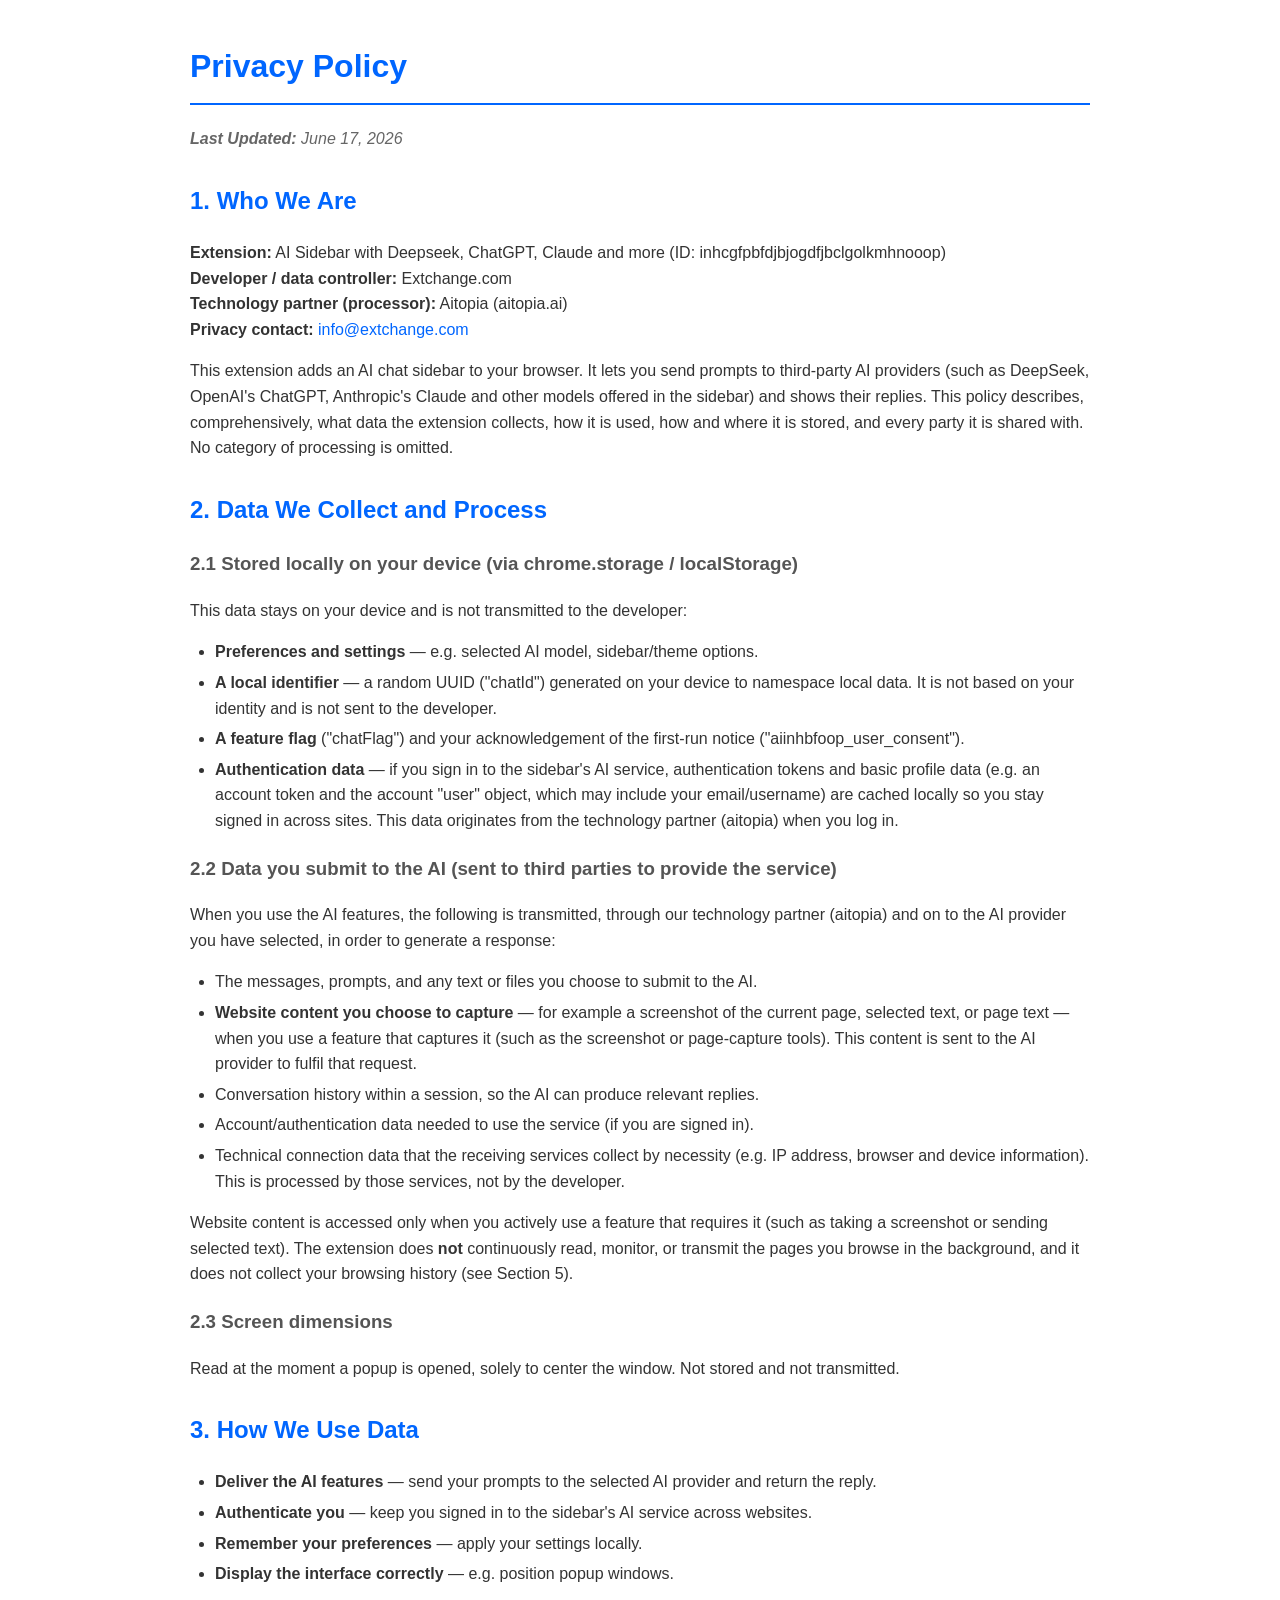
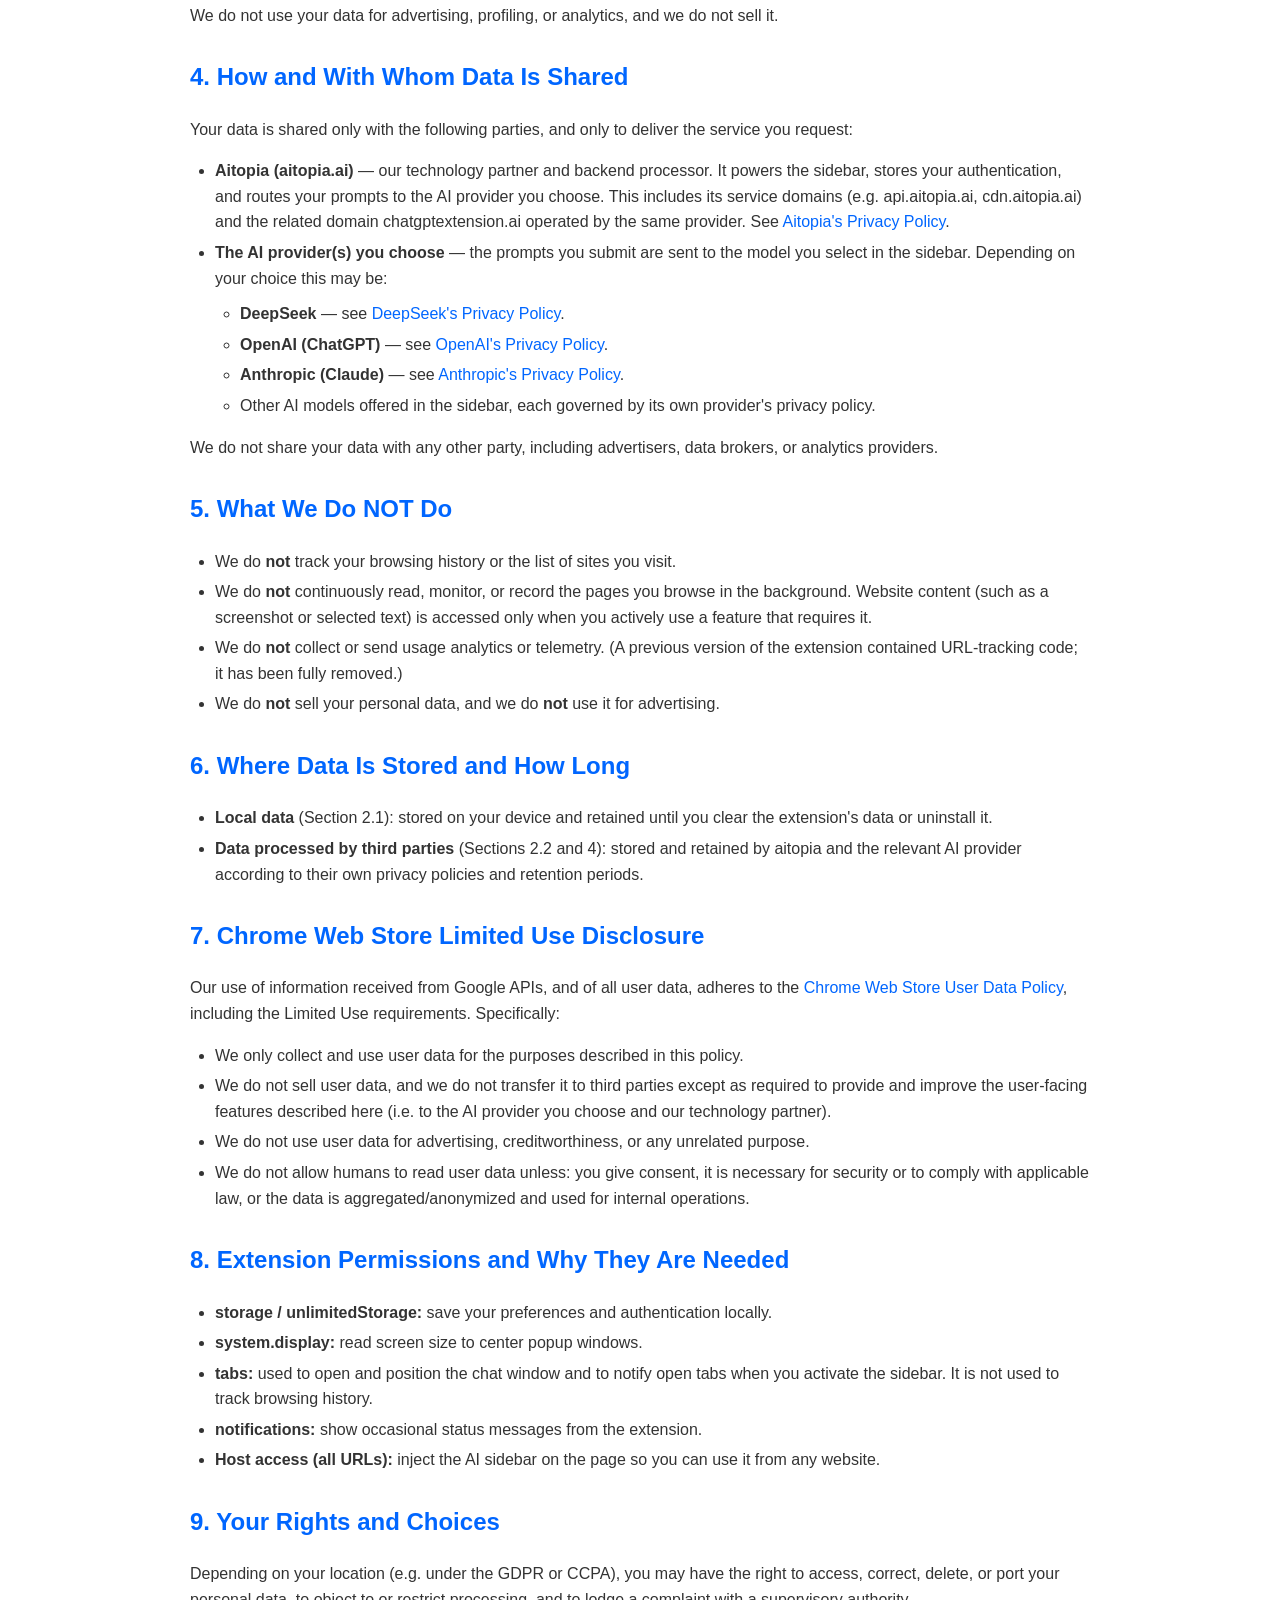
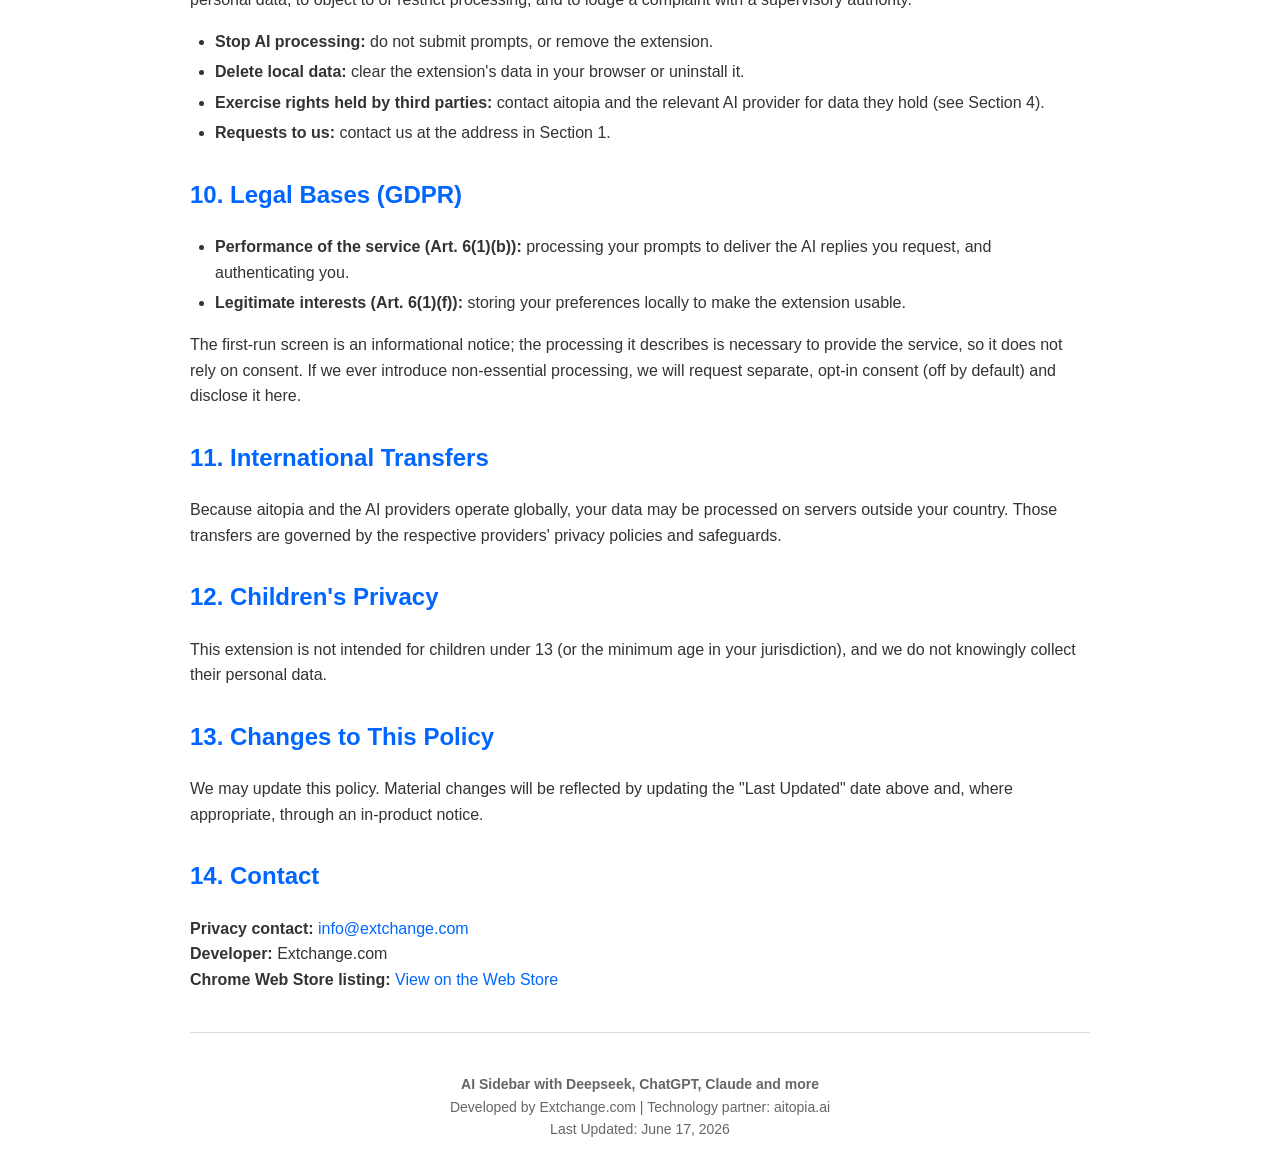
==== commit 94ecfbc3: "Update privacy-policy.html" ====
--- a/privacy-policy.html
+++ b/privacy-policy.html
@@ -91,13 +91,16 @@
         (aitopia) and on to the AI provider you have selected, in order to generate a response:</p>
         <ul>
             <li>The messages, prompts, and any text or files you choose to submit to the AI.</li>
+            <li><strong>Website content you choose to capture</strong> — for example a screenshot of the
+                current page, selected text, or page text — when you use a feature that captures it (such as
+                the screenshot or page-capture tools). This content is sent to the AI provider to fulfil that request.</li>
             <li>Conversation history within a session, so the AI can produce relevant replies.</li>
             <li>Account/authentication data needed to use the service (if you are signed in).</li>
             <li>Technical connection data that the receiving services collect by necessity (e.g. IP address, browser and device information). This is processed by those services, not by the developer.</li>
         </ul>
-        <p>Page content is only processed when you actively select or submit it to the AI. The extension
-        does <strong>not</strong> automatically read, collect, or transmit the content of the pages you
-        visit or your browsing history (see Section 5).</p>
+        <p>Website content is accessed only when you actively use a feature that requires it (such as taking a
+        screenshot or sending selected text). The extension does <strong>not</strong> continuously read, monitor,
+        or transmit the pages you browse in the background, and it does not collect your browsing history (see Section 5).</p>
 
         <h3>2.3 Screen dimensions</h3>
         <p>Read at the moment a popup is opened, solely to center the window. Not stored and not transmitted.</p>
@@ -140,7 +143,7 @@
         <h2>5. What We Do NOT Do</h2>
         <ul>
             <li>We do <strong>not</strong> track your browsing history or the list of sites you visit.</li>
-            <li>We do <strong>not</strong> automatically read or transmit page content; only content you actively submit to the AI is processed.</li>
+            <li>We do <strong>not</strong> continuously read, monitor, or record the pages you browse in the background. Website content (such as a screenshot or selected text) is accessed only when you actively use a feature that requires it.</li>
             <li>We do <strong>not</strong> collect or send usage analytics or telemetry. (A previous version of the extension contained URL-tracking code; it has been fully removed.)</li>
             <li>We do <strong>not</strong> sell your personal data, and we do <strong>not</strong> use it for advertising.</li>
         </ul>
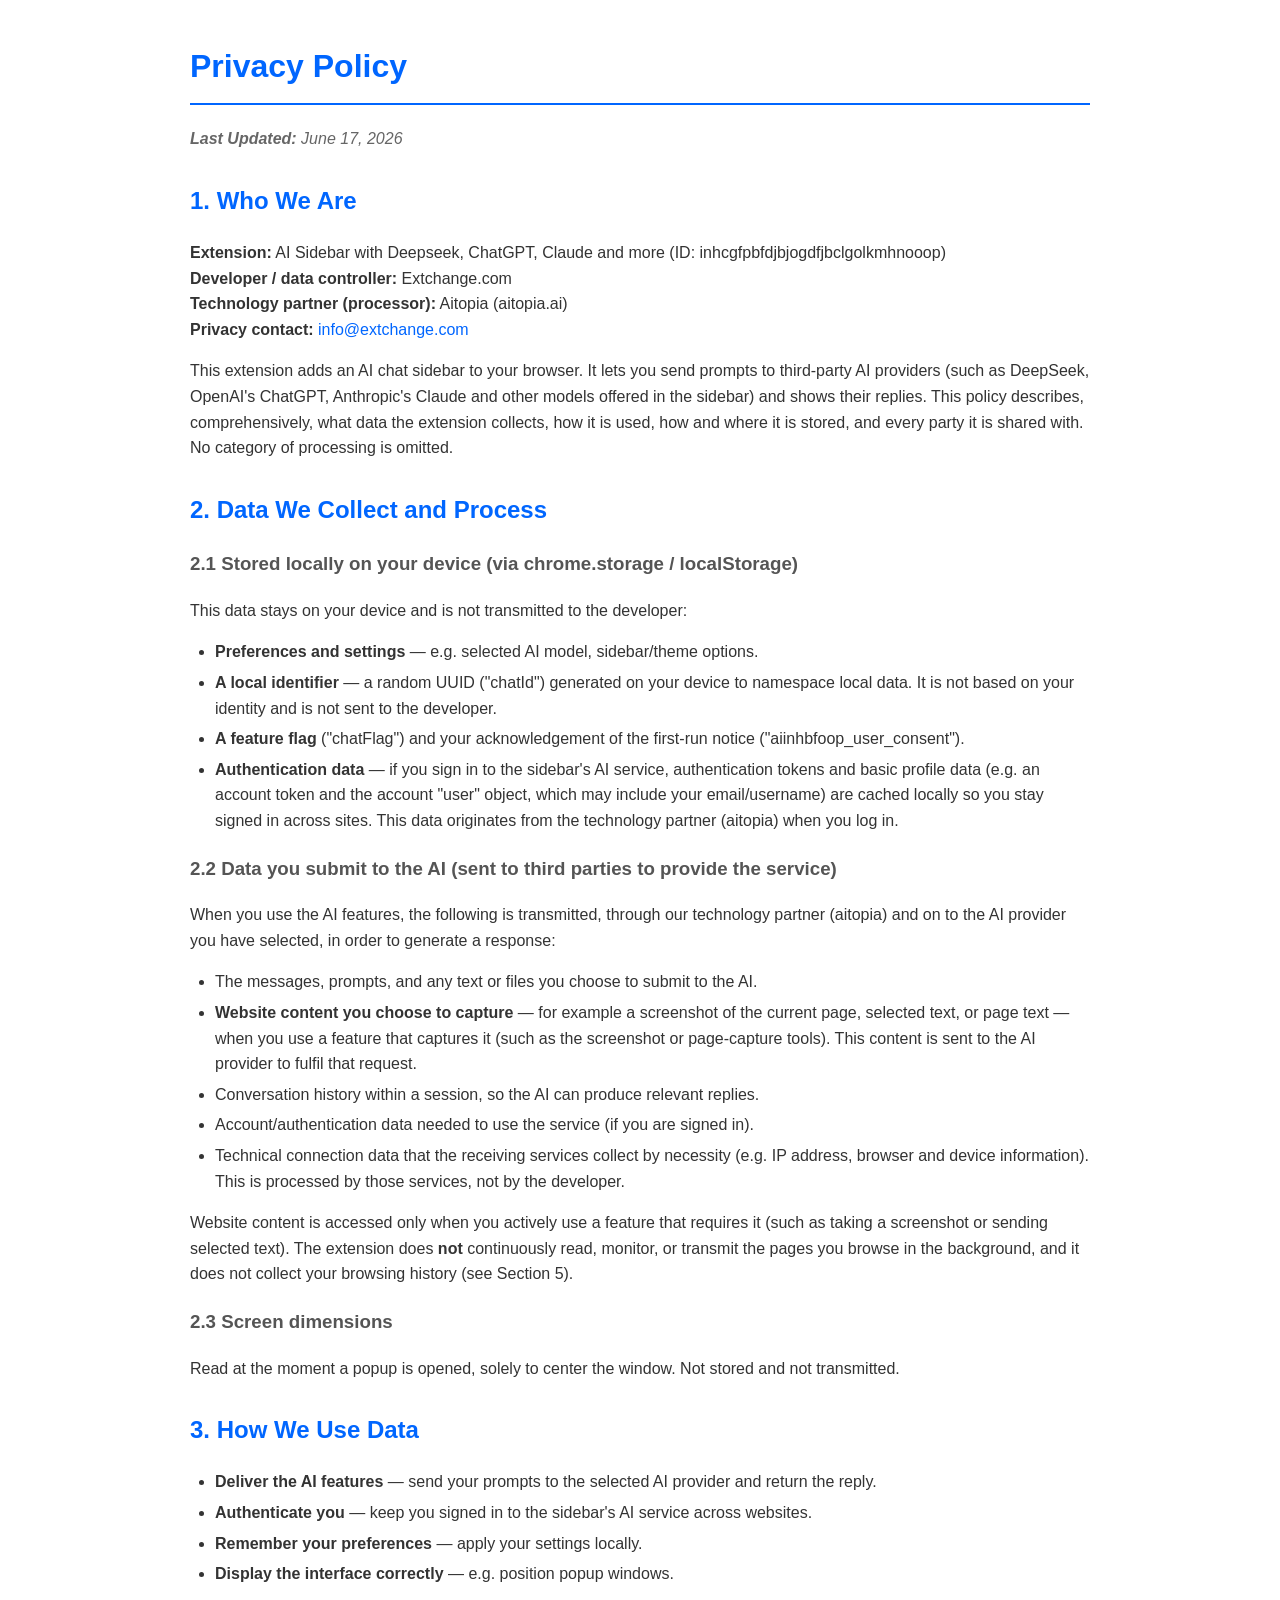
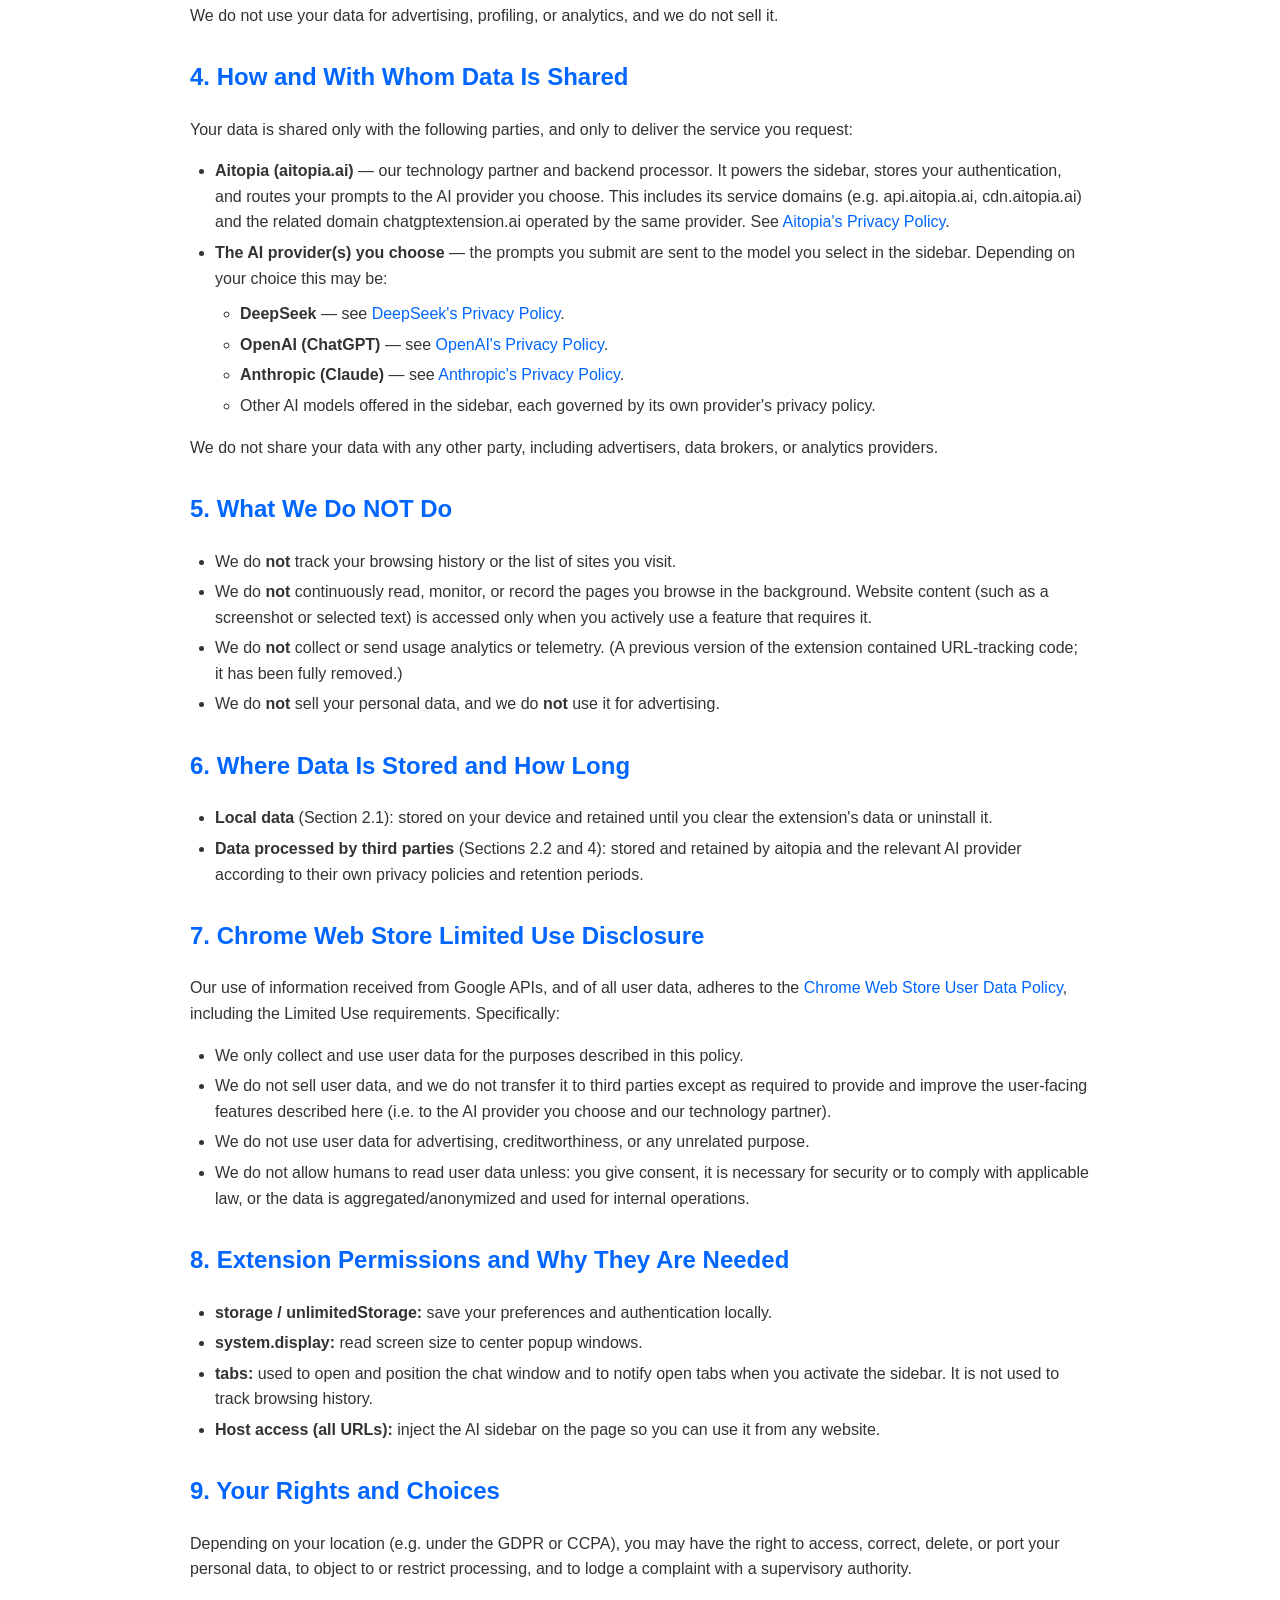
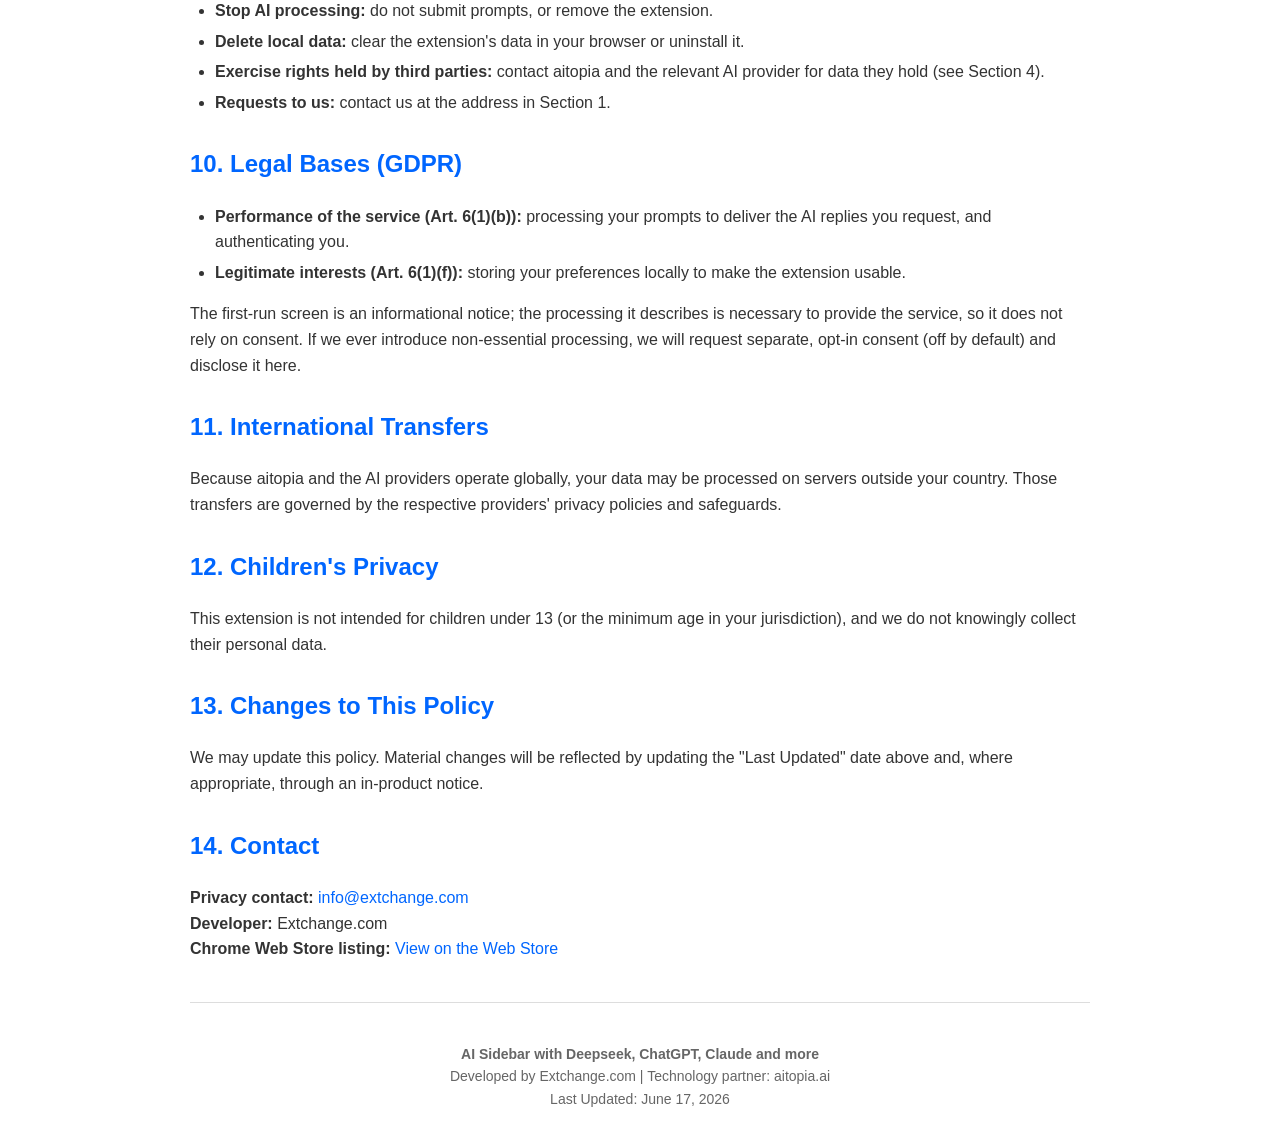
==== commit 7a4f291e: "Update privacy-policy.html" ====
--- a/privacy-policy.html
+++ b/privacy-policy.html
@@ -176,7 +176,6 @@
             <li><strong>storage / unlimitedStorage:</strong> save your preferences and authentication locally.</li>
             <li><strong>system.display:</strong> read screen size to center popup windows.</li>
             <li><strong>tabs:</strong> used to open and position the chat window and to notify open tabs when you activate the sidebar. It is not used to track browsing history.</li>
-            <li><strong>notifications:</strong> show occasional status messages from the extension.</li>
             <li><strong>Host access (all URLs):</strong> inject the AI sidebar on the page so you can use it from any website.</li>
         </ul>
     </div>
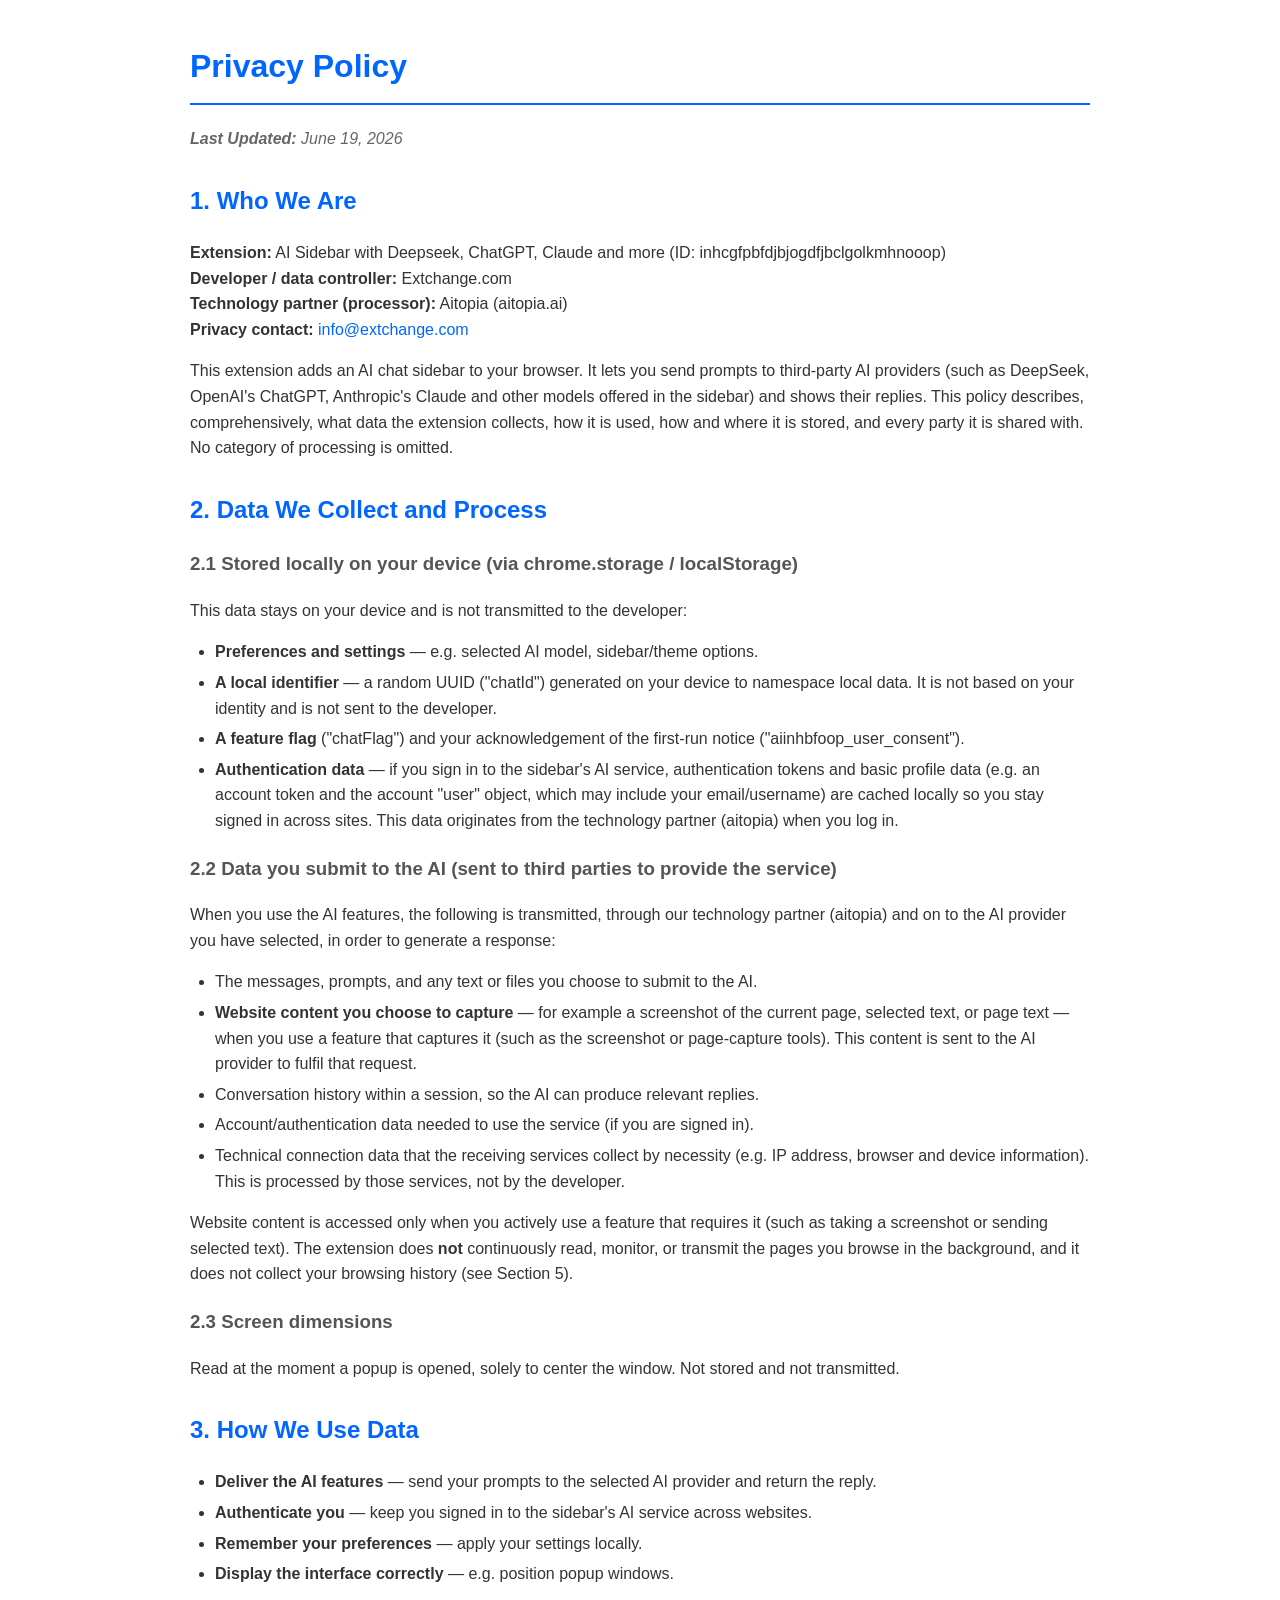
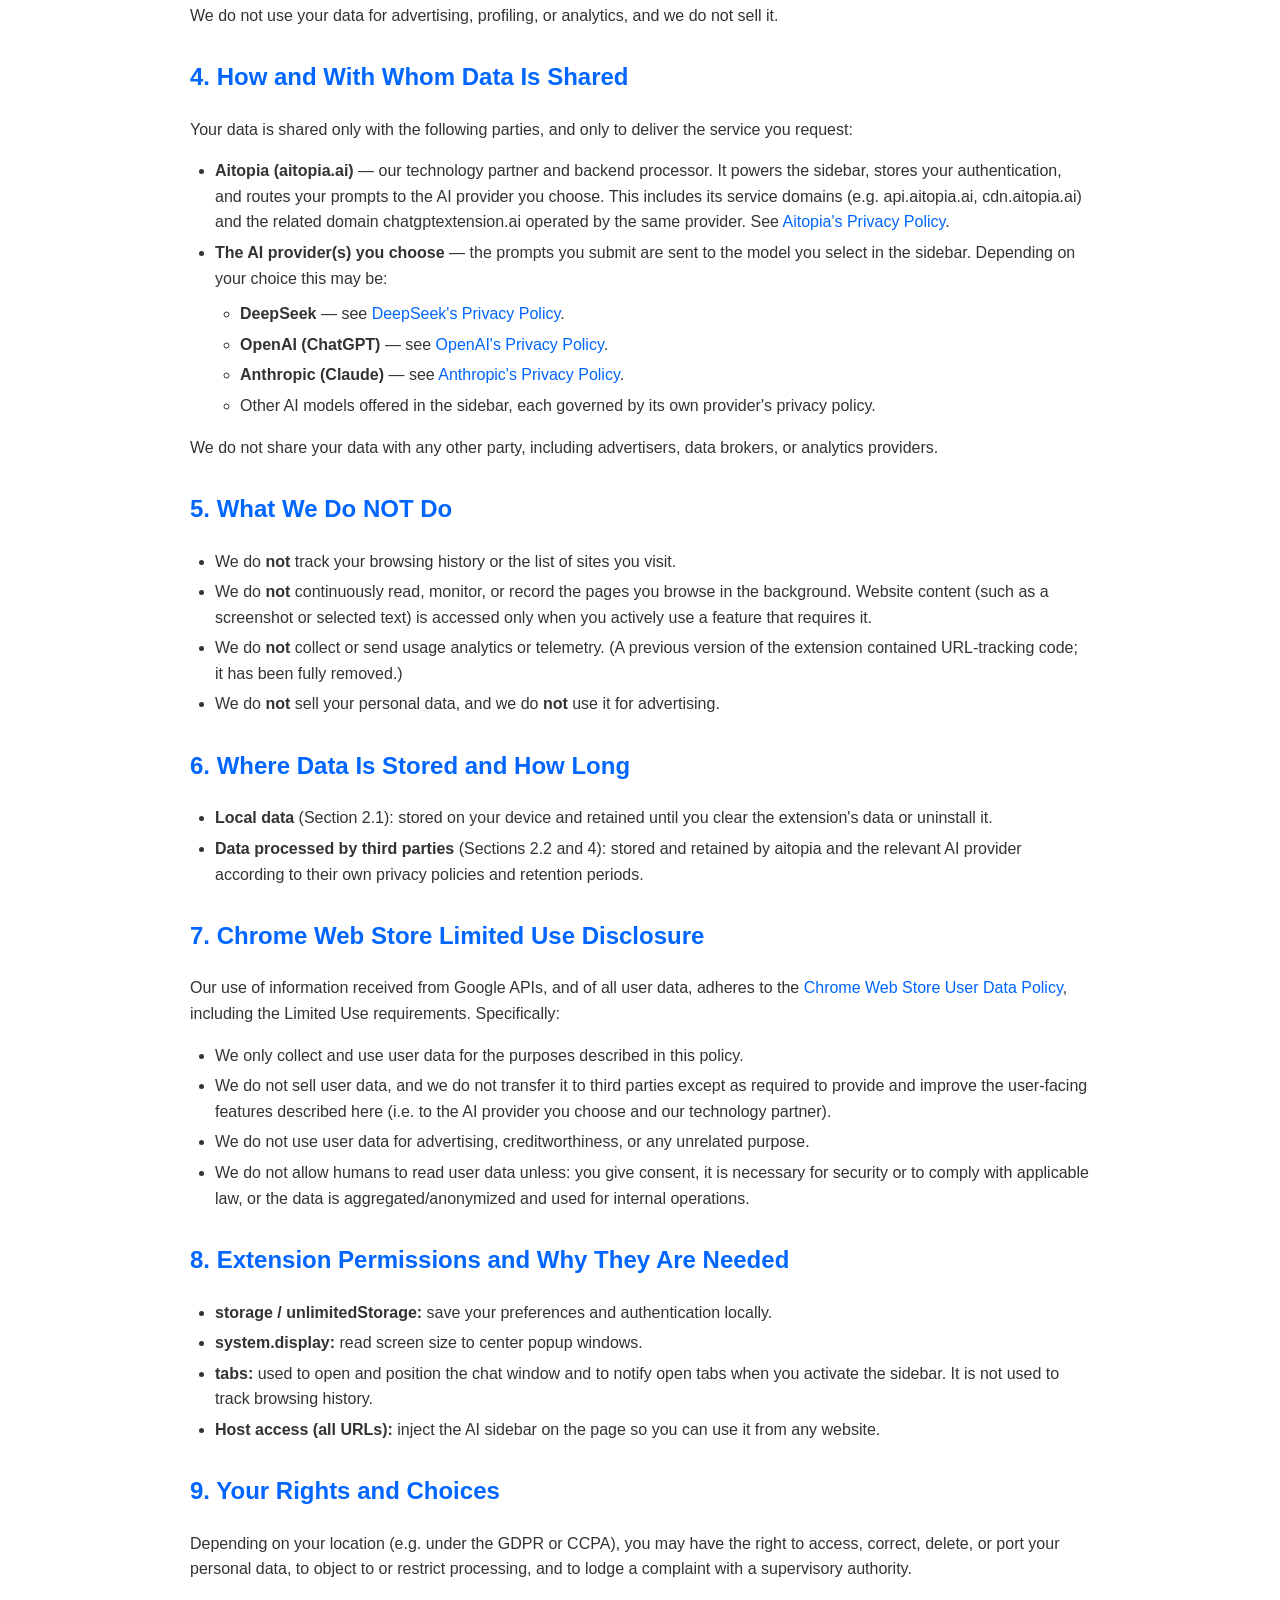
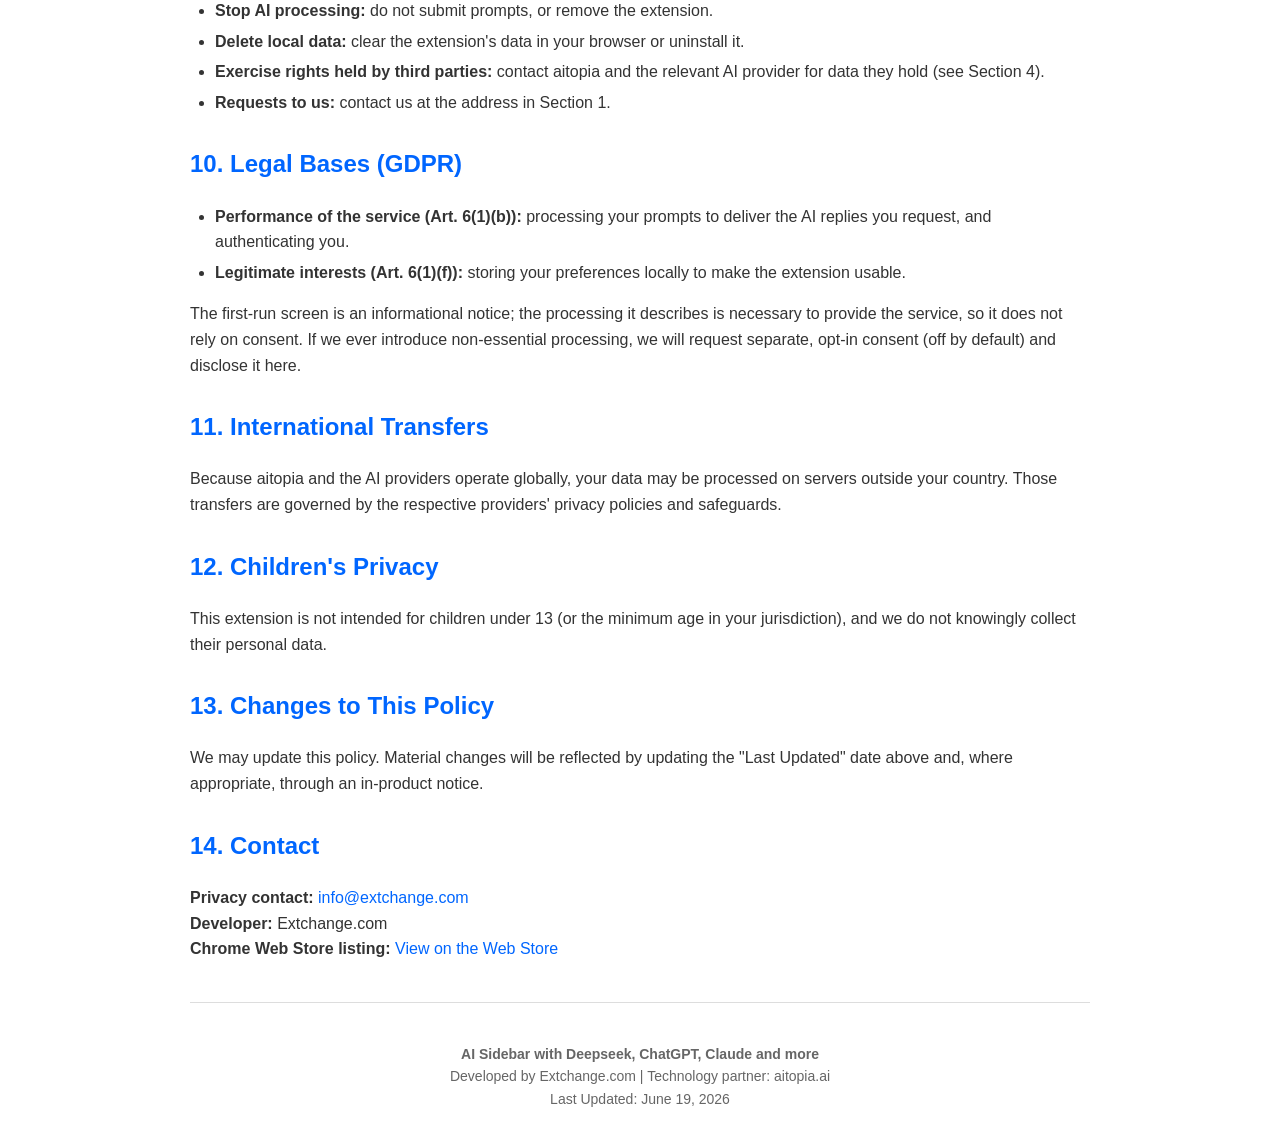
==== commit 0a743352: "Update privacy-policy.html" ====
--- a/privacy-policy.html
+++ b/privacy-policy.html
@@ -58,7 +58,7 @@
 </head>
 <body>
     <h1>Privacy Policy</h1>
-    <p class="last-updated"><strong>Last Updated:</strong> June 17, 2026</p>
+    <p class="last-updated"><strong>Last Updated:</strong> June 19, 2026</p>
 
     <div class="section">
         <h2>1. Who We Are</h2>
@@ -235,7 +235,7 @@
     <p style="text-align: center; color: #666; font-size: 14px;">
         <strong>AI Sidebar with Deepseek, ChatGPT, Claude and more</strong><br>
         Developed by Extchange.com | Technology partner: aitopia.ai<br>
-        Last Updated: June 17, 2026
+        Last Updated: June 19, 2026
     </p>
 </body>
 </html>
